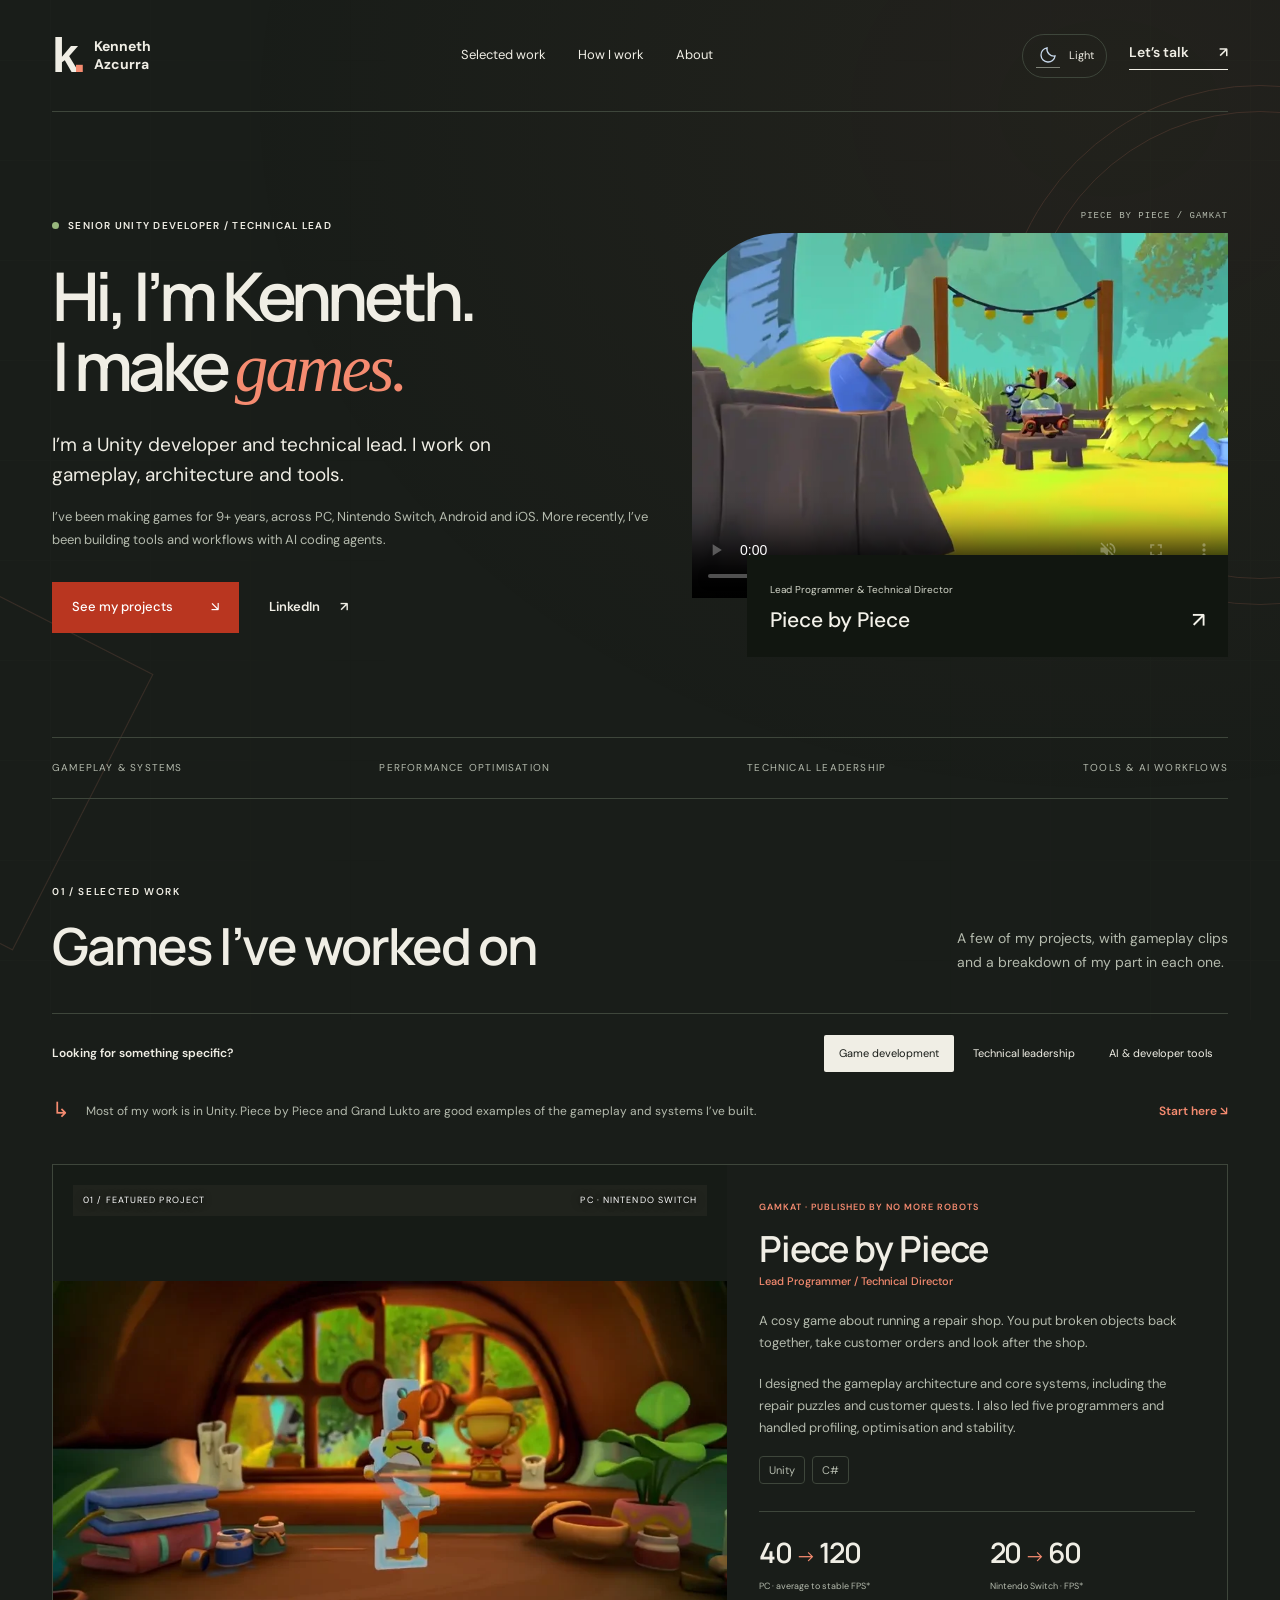
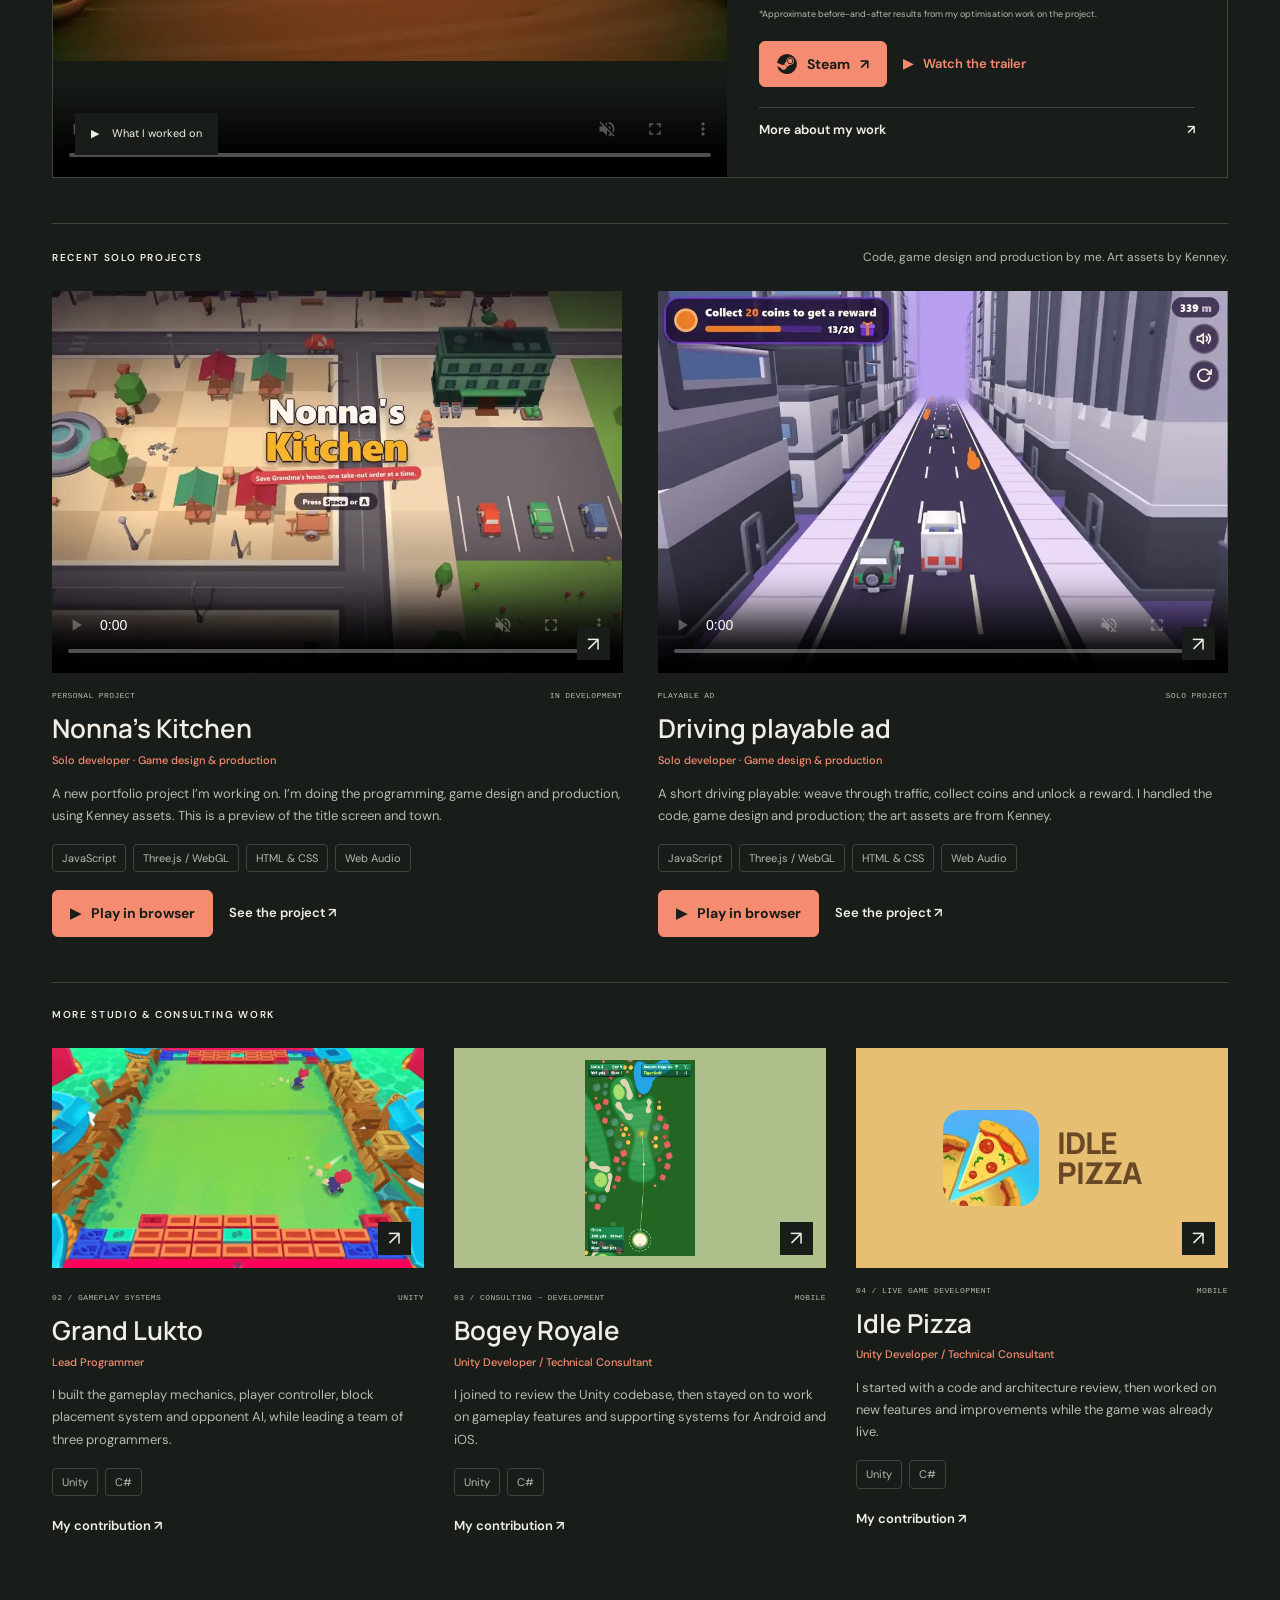
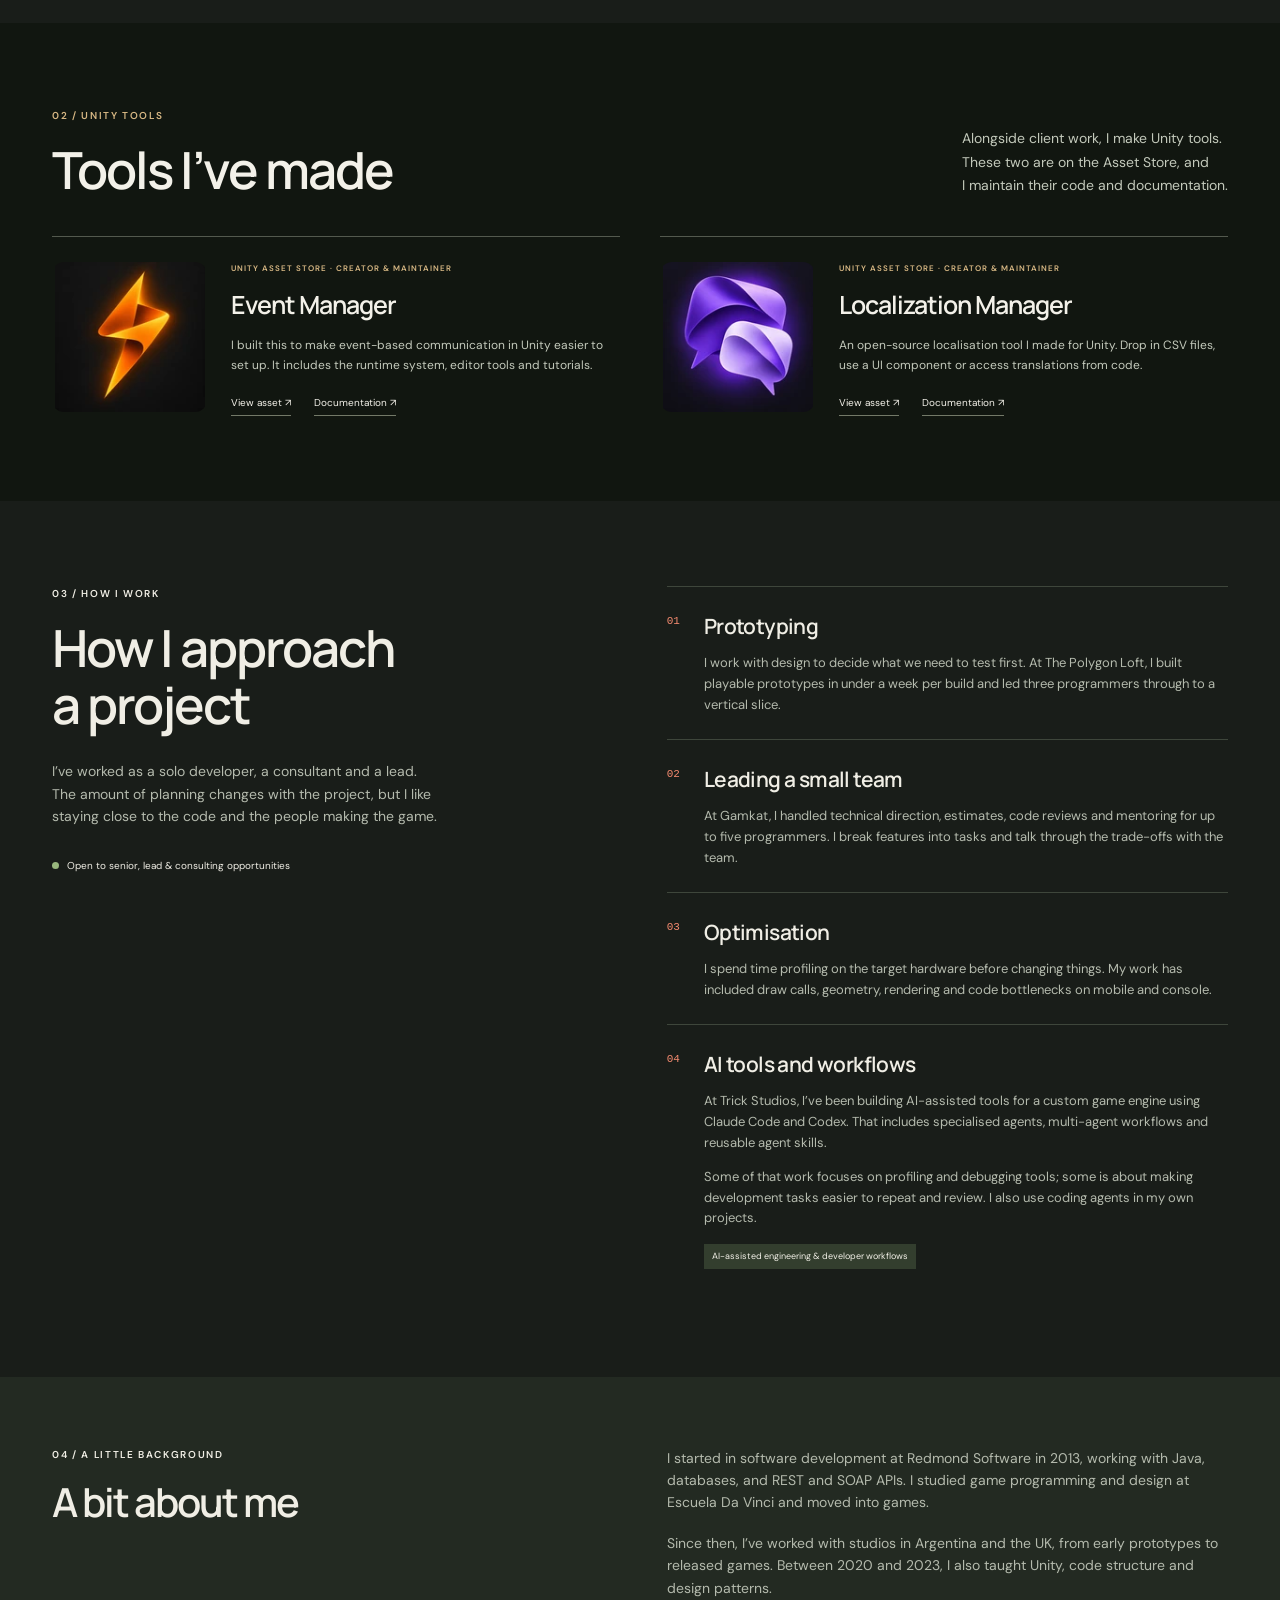
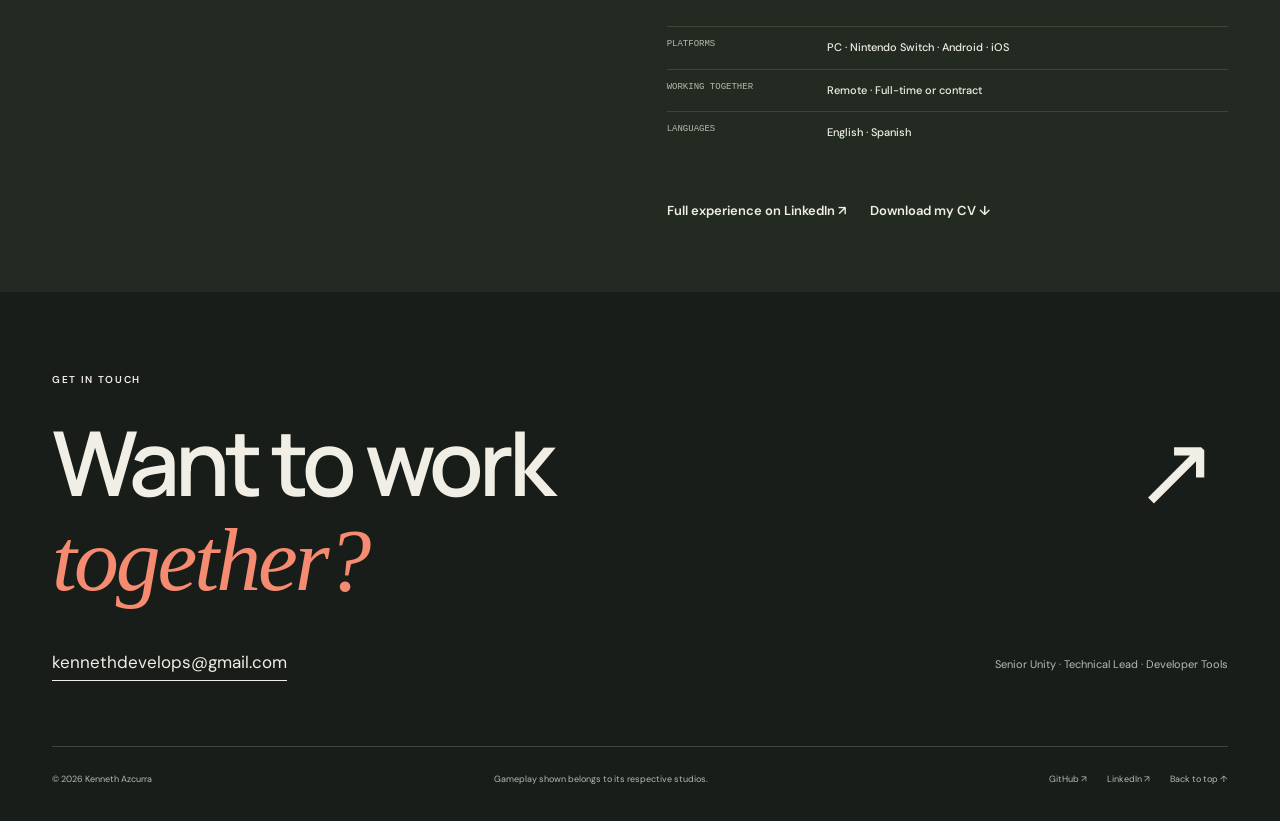
==== index.html @ 568a28bf "Init commit" ====
<!doctype html>
<html lang="en" data-theme="dark">
<head>
  <meta charset="utf-8"><meta name="viewport" content="width=device-width,initial-scale=1">
  <title>Kenneth Azcurra — Senior Unity Developer & Technical Lead</title>
  <meta name="description" content="Kenneth Azcurra builds games, leads engineering teams and creates developer tools. Explore shipped Unity games, cross-platform optimisation and AI-assisted development.">
  <meta name="theme-color" content="#191d19">
  <script src="theme.js"></script>
  <link rel="icon" href="assets/favicon.svg" type="image/svg+xml">
  <link rel="stylesheet" href="assets/fonts.css"><link rel="stylesheet" href="style.css">
</head>
<body>
<div class="background-depth" aria-hidden="true"><div class="depth-grid"></div><div class="depth-shape depth-ring"></div><div class="depth-shape depth-square"></div></div>
<a class="skip" href="#main">Skip to content</a>
<header class="header wrap">
  <a href="#" class="brand" aria-label="Kenneth Azcurra home"><span class="mark" aria-hidden="true">k<span>.</span></span><span>Kenneth<br>Azcurra</span></a>
  <nav aria-label="Main navigation"><a href="#work">Selected work</a><a href="#approach">How I work</a><a href="#about">About</a></nav>
  <div class="header-actions">
    <button id="theme-toggle" class="theme-toggle" type="button" aria-label="Switch to light theme" title="Switch to light theme">
      <span class="theme-sky" aria-hidden="true">
      <svg class="sun-icon" viewBox="0 0 24 24" fill="none" stroke="currentColor" stroke-width="1.6" aria-hidden="true"><circle cx="12" cy="12" r="4"/><path d="M12 2v2m0 16v2M2 12h2m16 0h2M5 5l1.5 1.5m11 11L19 19M5 19l1.5-1.5m11-11L19 5"/></svg>
      <svg class="moon-icon" viewBox="0 0 24 24" fill="none" stroke="currentColor" stroke-width="1.6" aria-hidden="true"><path d="M20.5 13.2A8.5 8.5 0 0 1 10.8 3.5a8.5 8.5 0 1 0 9.7 9.7Z"/></svg>
      </span>
      <span id="theme-label">Light</span>
    </button>
    <a class="contact-nav" href="mailto:kennethdevelops@gmail.com">Let’s talk <span aria-hidden="true">↗</span></a>
  </div>
</header>
<main id="main">
<section class="hero wrap" aria-labelledby="intro">
  <div class="hero-copy">
    <p class="eyebrow"><span class="status-dot"></span> Senior Unity Developer / Technical Lead</p>
    <h1 id="intro">Hi, I’m Kenneth.<br>I make <em>games.</em></h1>
    <p class="intro">I’m a Unity developer and technical lead. I work on gameplay, architecture and tools.</p>
    <p class="hero-detail">I’ve been making games for 9+ years, across PC, Nintendo Switch, Android and iOS. More recently, I’ve been building tools and workflows with AI coding agents.</p>
    <div class="hero-actions"><a class="button primary" href="#work">See my projects <span>↘</span></a><a class="text-link" href="https://www.linkedin.com/in/kenneth-azcurra/" target="_blank" rel="noreferrer">LinkedIn <span>↗</span></a></div>
  </div>
  <div class="hero-visual">
    <div class="image-caption"><span>PIECE BY PIECE / GAMKAT</span></div>
    <video class="hero-scene motion-video" data-src="assets/piece-opening.mp4" poster="assets/piece-opening.webp" muted loop playsinline preload="none" width="800" height="450" aria-label="Piece by Piece trailer montage: the village, outdoor interactions and the shop at night"></video>
    <a class="hero-project" href="#piece"><span>Lead Programmer & Technical Director</span><strong>Piece by Piece <span>↗</span></strong></a>
  </div>
</section>
<div class="credentials wrap"><span>GAMEPLAY & SYSTEMS</span><span>PERFORMANCE OPTIMISATION</span><span>TECHNICAL LEADERSHIP</span><span>TOOLS & AI WORKFLOWS</span></div>

<section id="work" class="work wrap section">
  <div class="section-heading"><div><p class="eyebrow">01 / Selected work</p><h2>Games I’ve worked on</h2></div><p>A few of my projects, with gameplay clips<br>and a breakdown of my part in each one.</p></div>
  <div class="focus-bar"><span class="focus-label">Looking for something specific?</span><div class="focus-buttons" role="group" aria-label="Choose a hiring focus"><button class="active" data-focus="games" aria-pressed="true">Game development</button><button data-focus="lead" aria-pressed="false">Technical leadership</button><button data-focus="tools" aria-pressed="false">AI & developer tools</button></div></div>
  <div class="focus-note" aria-live="polite"><span class="focus-number" aria-hidden="true">↳</span><p id="focus-copy">Most of my work is in Unity. Piece by Piece and Grand Lukto are good examples of the gameplay and systems I’ve built.</p><a id="focus-link" href="#piece">Start here ↘</a></div>

  <article class="featured" id="piece">
    <div class="feature-media"><video class="motion-video" data-src="assets/piece-repairs.mp4" poster="assets/piece-repairs.webp" muted loop playsinline preload="none" width="960" height="540" aria-label="Assembling and completing repair puzzles in Piece by Piece"></video><div class="media-label"><span>01 / FEATURED PROJECT</span><span>PC · NINTENDO SWITCH</span></div><button class="play-button" data-case="piece" data-video="true"><span aria-hidden="true">▶</span> What I worked on</button></div>
    <div class="feature-copy"><p class="eyebrow">Gamkat · Published by No More Robots</p><h3>Piece by Piece</h3><p class="role">Lead Programmer / Technical Director</p><p>A cosy game about running a repair shop. You put broken objects back together, take customer orders and look after the shop.</p><p>I designed the gameplay architecture and core systems, including the repair puzzles and customer quests. I also led five programmers and handled profiling, optimisation and stability.</p><ul class="tech-tags" aria-label="Technologies used"><li>Unity</li><li>C#</li></ul><div class="metrics"><div><strong>40 <span>→</span> 120</strong><span>PC · average to stable FPS*</span></div><div><strong>20 <span>→</span> 60</strong><span>Nintendo Switch · FPS*</span></div></div><p class="metric-note">*Approximate before-and-after results from my optimisation work on the project.</p><div class="project-actions feature-actions"><a class="game-play-button steam-link" href="https://store.steampowered.com/app/3179050/Piece_by_Piece/" target="_blank" rel="noopener noreferrer"><svg class="steam-icon" viewBox="0 0 24 24" aria-hidden="true" fill="currentColor"><path d="M12 0a12 12 0 0 0-11.9 10.5l6.4 2.7a3.4 3.4 0 0 1 1.9-.6l2.9-4.2v-.1a4.5 4.5 0 1 1 4.5 4.5h-.1l-4.1 3a3.5 3.5 0 0 1-6.8.9L.2 14.8A12 12 0 1 0 12 0Zm-4.4 18.1a2.7 2.7 0 0 0 2-5l-1.3-.5a2.6 2.6 0 0 1 2.8 3.6 2.6 2.6 0 0 1-3.4 1.4 2.6 2.6 0 0 1-1.3-1.1Zm8.2-6.2a3.6 3.6 0 1 0 0-7.2 3.6 3.6 0 0 0 0 7.2Zm0-.9a2.7 2.7 0 1 1 0-5.4 2.7 2.7 0 0 1 0 5.4Z"/></svg>Steam <span aria-hidden="true">↗</span></a><button class="text-link trailer-link" data-trailer type="button"><span aria-hidden="true">▶</span> Watch the trailer</button></div><button class="text-link case-link" data-case="piece">More about my work <span>↗</span></button></div>
  </article>

  <div class="recent-heading"><p class="eyebrow">Recent solo projects</p><p>Code, game design and production by me. Art assets by Kenney.</p></div>
  <div class="project-grid recent-projects">
    <article class="project">
      <div class="project-image solo-video"><video class="motion-video" data-src="assets/nonnas-kitchen.mp4" poster="assets/nonnas-kitchen.webp" muted loop playsinline preload="none" width="960" height="644" aria-label="Nonna’s Kitchen title screen and animated town preview"></video><button class="image-arrow" data-case="nonna" aria-label="Read about Nonna’s Kitchen">↗</button></div>
      <div class="project-meta"><span>PERSONAL PROJECT</span><span>IN DEVELOPMENT</span></div>
      <h3><button data-case="nonna">Nonna’s Kitchen</button></h3>
      <p class="role">Solo developer · Game design & production</p>
      <p>A new portfolio project I’m working on. I’m doing the programming, game design and production, using Kenney assets. This is a preview of the title screen and town.</p>
      <ul class="tech-tags" aria-label="Technologies used"><li>JavaScript</li><li>Three.js / WebGL</li><li>HTML & CSS</li><li>Web Audio</li></ul>
      <div class="project-actions"><button class="game-play-button" data-game="nonna"><span aria-hidden="true">▶</span> Play in browser</button><button class="text-link" data-case="nonna">See the project ↗</button></div>
    </article>
    <article class="project">
      <div class="project-image solo-video"><video class="motion-video" data-src="assets/driving-playable.mp4" poster="assets/driving-playable.webp" muted loop playsinline preload="none" width="960" height="644" aria-label="Driving playable ad: collecting coins, avoiding traffic and unlocking a reward"></video><button class="image-arrow" data-case="playable" aria-label="Read about the driving playable ad">↗</button></div>
      <div class="project-meta"><span>PLAYABLE AD</span><span>SOLO PROJECT</span></div>
      <h3><button data-case="playable">Driving playable ad</button></h3>
      <p class="role">Solo developer · Game design & production</p>
      <p>A short driving playable: weave through traffic, collect coins and unlock a reward. I handled the code, game design and production; the art assets are from Kenney.</p>
      <ul class="tech-tags" aria-label="Technologies used"><li>JavaScript</li><li>Three.js / WebGL</li><li>HTML & CSS</li><li>Web Audio</li></ul>
      <div class="project-actions"><button class="game-play-button" data-game="playable"><span aria-hidden="true">▶</span> Play in browser</button><button class="text-link" data-case="playable">See the project ↗</button></div>
    </article>
  </div>
  <div class="recent-heading other-heading"><p class="eyebrow">More studio & consulting work</p></div>
  <div class="project-grid">
    <article class="project"><button class="project-image" data-case="grand" aria-label="Read about Grand Lukto"><img class="motion-image" src="assets/grand-lukto.webp" data-gif="assets/grand-lukto.gif" data-still="assets/grand-lukto.webp" alt="Animated Grand Lukto gameplay showing the arena and block placement" width="800" height="450" loading="lazy"><span class="image-arrow">↗</span></button><div class="project-meta"><span>02 / GAMEPLAY SYSTEMS</span><span>UNITY</span></div><h3><button data-case="grand">Grand Lukto</button></h3><p class="role">Lead Programmer</p><p>I built the gameplay mechanics, player controller, block placement system and opponent AI, while leading a team of three programmers.</p><ul class="tech-tags" aria-label="Technologies used"><li>Unity</li><li>C#</li></ul><button class="text-link" data-case="grand">My contribution ↗</button></article>
    <article class="project"><button class="project-image mobile-image" data-case="boogey" aria-label="Read about Bogey Royale"><img src="assets/boogey.webp" alt="Gameplay from the mobile golf game Bogey Royale" loading="lazy"><span class="image-arrow">↗</span></button><div class="project-meta"><span>03 / CONSULTING → DEVELOPMENT</span><span>MOBILE</span></div><h3><button data-case="boogey">Bogey Royale</button></h3><p class="role">Unity Developer / Technical Consultant</p><p>I joined to review the Unity codebase, then stayed on to work on gameplay features and supporting systems for Android and iOS.</p><ul class="tech-tags" aria-label="Technologies used"><li>Unity</li><li>C#</li></ul><button class="text-link" data-case="boogey">My contribution ↗</button></article>
    <article class="project"><button class="project-image mobile-image pizza" data-case="pizza" aria-label="Read about Idle Pizza"><img src="assets/pizza.webp" alt="Idle Pizza – Restaurant Tycoon app artwork" loading="lazy"><span class="image-arrow">↗</span></button><div class="project-meta"><span>04 / LIVE GAME DEVELOPMENT</span><span>MOBILE</span></div><h3><button data-case="pizza">Idle Pizza</button></h3><p class="role">Unity Developer / Technical Consultant</p><p>I started with a code and architecture review, then worked on new features and improvements while the game was already live.</p><ul class="tech-tags" aria-label="Technologies used"><li>Unity</li><li>C#</li></ul><button class="text-link" data-case="pizza">My contribution ↗</button></article>
  </div>
</section>

<section id="tools" class="tools-section section"><div class="wrap"><div class="section-heading"><div><p class="eyebrow">02 / Unity tools</p><h2>Tools I’ve made</h2></div><p>Alongside client work, I make Unity tools.<br>These two are on the Asset Store, and<br>I maintain their code and documentation.</p></div><div class="tool-grid">
  <article class="tool"><img src="assets/event-manager-icon.webp" alt="Updated Event Manager icon" loading="lazy" width="160" height="160"><div><p class="eyebrow">Unity Asset Store · Creator & maintainer</p><h3>Event Manager</h3><p>I built this to make event-based communication in Unity easier to set up. It includes the runtime system, editor tools and tutorials.</p><div class="tool-links"><a href="https://assetstore.unity.com/packages/tools/utilities/event-manager-simplest-event-system-one-line-integration-144785" target="_blank" rel="noreferrer">View asset ↗</a><a href="https://github.com/kennethdevelops/EventManagerDocs/wiki" target="_blank" rel="noreferrer">Documentation ↗</a></div></div></article>
  <article class="tool"><img src="assets/localization-icon.webp" alt="Updated Localization Manager icon" loading="lazy" width="160" height="160"><div><p class="eyebrow">Unity Asset Store · Creator & maintainer</p><h3>Localization Manager</h3><p>An open-source localisation tool I made for Unity. Drop in CSV files, use a UI component or access translations from code.</p><div class="tool-links"><a href="https://assetstore.unity.com/packages/tools/localization/localization-manager-316960" target="_blank" rel="noreferrer">View asset ↗</a><a href="https://github.com/kennethdevelops/LocalizationManagerDocs/wiki" target="_blank" rel="noreferrer">Documentation ↗</a></div></div></article>
</div></div></section>

<section id="approach" class="approach wrap section"><div class="approach-title"><p class="eyebrow">03 / How I work</p><h2>How I approach<br>a project</h2><p>I’ve worked as a solo developer, a consultant and a lead. The amount of planning changes with the project, but I like staying close to the code and the people making the game.</p><div class="availability"><span class="status-dot"></span> Open to senior, lead & consulting opportunities</div></div><div class="principles">
<article><span>01</span><div><h3>Prototyping</h3><p>I work with design to decide what we need to test first. At The Polygon Loft, I built playable prototypes in under a week per build and led three programmers through to a vertical slice.</p></div></article>
<article><span>02</span><div><h3>Leading a small team</h3><p>At Gamkat, I handled technical direction, estimates, code reviews and mentoring for up to five programmers. I break features into tasks and talk through the trade-offs with the team.</p></div></article>
<article><span>03</span><div><h3>Optimisation</h3><p>I spend time profiling on the target hardware before changing things. My work has included draw calls, geometry, rendering and code bottlenecks on mobile and console.</p></div></article>
<article class="ai-principle" id="ai"><span>04</span><div><h3>AI tools and workflows</h3><p>At Trick Studios, I’ve been building AI-assisted tools for a custom game engine using Claude Code and Codex. That includes specialised agents, multi-agent workflows and reusable agent skills.</p><p class="ai-detail">Some of that work focuses on profiling and debugging tools; some is about making development tasks easier to repeat and review. I also use coding agents in my own projects.</p><span class="mini-tag">AI-assisted engineering & developer workflows</span></div></article>
</div></section>

<section id="about" class="about-section"><div class="wrap about-grid"><div><p class="eyebrow">04 / A little background</p><h2>A bit about me</h2></div><div><p>I started in software development at Redmond Software in 2013, working with Java, databases, and REST and SOAP APIs. I studied game programming and design at Escuela Da Vinci and moved into games.</p><p>Since then, I’ve worked with studios in Argentina and the UK, from early prototypes to released games. Between 2020 and 2023, I also taught Unity, code structure and design patterns.</p><div class="about-facts"><div><span>PLATFORMS</span><strong>PC · Nintendo Switch · Android · iOS</strong></div><div><span>WORKING TOGETHER</span><strong>Remote · Full-time or contract</strong></div><div><span>LANGUAGES</span><strong>English · Spanish</strong></div></div><a class="text-link" href="https://www.linkedin.com/in/kenneth-azcurra/" target="_blank" rel="noreferrer">Full experience on LinkedIn ↗</a><a class="text-link cv-link" href="assets/kenneth-azcurra-cv.pdf" download>Download my CV ↓</a></div></div></section>

<section id="contact" class="contact-section wrap"><p class="eyebrow">Get in touch</p><a class="contact-headline" href="mailto:kennethdevelops@gmail.com">Want to work<br><em>together?</em><span aria-hidden="true">↗</span></a><div class="contact-bottom"><a href="mailto:kennethdevelops@gmail.com">kennethdevelops@gmail.com</a><span>Senior Unity · Technical Lead · Developer Tools</span></div></section>
</main>
<footer class="wrap footer"><span>© <span id="year">2026</span> Kenneth Azcurra</span><span>Gameplay shown belongs to its respective studios.</span><div><a href="https://github.com/kennethdevelops" target="_blank" rel="noreferrer">GitHub ↗</a><a href="https://www.linkedin.com/in/kenneth-azcurra/" target="_blank" rel="noreferrer">LinkedIn ↗</a><a href="#">Back to top ↑</a></div></footer>
<template id="piece-clips">
<p class="case-intro">Here are a few parts of the game, with a bit more about my work on the systems behind them.</p>
<section class="case-clip">
  <video class="motion-video" data-src="assets/piece-repairs.mp4" poster="assets/piece-repairs.webp" muted loop playsinline preload="none" width="960" height="540" aria-label="Putting broken objects back together in the repair puzzle"></video>
  <div><p class="eyebrow">01 / Repair puzzles</p><h3>Putting the pieces together</h3><p>I built the 3D assembly system, including the placement thresholds and the visual and audio feedback when a piece fits. The aim was to make placing pieces feel forgiving while keeping the puzzle clear.</p></div>
</section>
<section class="case-clip">
  <video class="motion-video" data-src="assets/piece-customisation.mp4" poster="assets/piece-customisation.webp" muted loop playsinline preload="none" width="960" height="540" aria-label="Painting an object and changing the layout of the repair shop"></video>
  <div><p class="eyebrow">02 / Painting & customisation</p><h3>Making the shop your own</h3><p>Players can paint repaired objects and rearrange the shop. My role covered the gameplay architecture and core systems; this is a look at how those parts come together during play.</p></div>
</section>
<section class="case-clip">
  <video class="motion-video" data-src="assets/piece-customers.mp4" poster="assets/piece-customers.webp" muted loop playsinline preload="none" width="960" height="540" aria-label="Customers visiting the shop and talking with the player"></video>
  <div><p class="eyebrow">03 / Customers & quests</p><h3>Giving the repairs a reason</h3><p>I built the customer order and quest systems, using structured quest types to connect repairs, selling interactions and story progression. The conversations here show the player-facing side of that work.</p></div>
</section>
<p class="clip-credit">Gameplay excerpts from the official Piece by Piece launch trailer. Game by Gamkat; published by No More Robots.</p>
</template>
<dialog id="case-dialog" aria-labelledby="case-title"><div class="dialog-top"><span class="eyebrow">Project notes / Kenneth Azcurra</span><button id="close-dialog" class="close" aria-label="Close project notes">✕</button></div><div id="case-content"></div></dialog>
<dialog id="game-dialog" aria-labelledby="game-title">
  <div class="game-toolbar"><div><p class="eyebrow">Made by me / Play in browser</p><h2 id="game-title"></h2></div><div class="game-tools"><button id="game-fullscreen" type="button">Fullscreen</button><a id="game-new-tab" target="_blank" rel="noopener">Open in a new tab ↗</a><button id="game-close" class="close" aria-label="Close game">✕</button></div></div>
  <p id="game-help">Click inside the game to play. Closing this view ends the current session.</p>
  <div id="game-stage"><p id="game-loading" role="status">Loading game…</p></div>
</dialog>
<script src="app.js"></script>
<script src="games.js"></script>
<script src="motion.js"></script>
<script src="loops.js"></script>
</body></html>
---- assets/fonts.css ----
@font-face {
  font-family: 'DM Sans';
  font-style: normal;
  font-weight: 400;
  font-display: swap;
  src: url(font-0.ttf) format('truetype');
}
@font-face {
  font-family: 'DM Sans';
  font-style: normal;
  font-weight: 500;
  font-display: swap;
  src: url(font-1.ttf) format('truetype');
}
@font-face {
  font-family: 'DM Sans';
  font-style: normal;
  font-weight: 600;
  font-display: swap;
  src: url(font-2.ttf) format('truetype');
}
@font-face {
  font-family: 'DM Sans';
  font-style: normal;
  font-weight: 700;
  font-display: swap;
  src: url(font-3.ttf) format('truetype');
}
@font-face {
  font-family: 'Manrope';
  font-style: normal;
  font-weight: 400;
  font-display: swap;
  src: url(font-4.ttf) format('truetype');
}
@font-face {
  font-family: 'Manrope';
  font-style: normal;
  font-weight: 500;
  font-display: swap;
  src: url(font-5.ttf) format('truetype');
}
@font-face {
  font-family: 'Manrope';
  font-style: normal;
  font-weight: 600;
  font-display: swap;
  src: url(font-6.ttf) format('truetype');
}
@font-face {
  font-family: 'Manrope';
  font-style: normal;
  font-weight: 700;
  font-display: swap;
  src: url(font-7.ttf) format('truetype');
}
@font-face {
  font-family: 'Manrope';
  font-style: normal;
  font-weight: 800;
  font-display: swap;
  src: url(font-8.ttf) format('truetype');
}
---- style.css ----
:root{color-scheme:dark;--paper:#191d19;--ink:#f0eee5;--muted:#b4baad;--line:#3e463b;--accent:#f58b70;--bright:#f58b70;--dark:#111610;--about:#232a22;--tag:#333e2e;--hover:#2e352b;--status:#98b77d}
:root[data-theme="light"]{color-scheme:light;--paper:#f3f1e9;--ink:#252720;--muted:#62645b;--line:#d3d2c8;--accent:#b93620;--bright:#e54b2c;--dark:#252c25;--about:#e8e8dd;--tag:#e2e5d6;--hover:#fff;--status:#657950}*{box-sizing:border-box}html{scroll-behavior:smooth;scroll-padding-top:30px}body{margin:0;background:var(--paper);color:var(--ink);font-family:'DM Sans',Arial,sans-serif;font-size:16px;line-height:1.6}button,a{-webkit-tap-highlight-color:transparent}a{color:inherit;text-decoration:none}button{font:inherit;color:inherit;cursor:pointer}button:focus-visible,a:focus-visible{outline:3px solid var(--accent);outline-offset:5px}button{border:0;background:none}img{display:block;width:100%;object-fit:cover}h1,h2,h3,p{margin:0}h1,h2,h3{font-family:Manrope,Arial,sans-serif}h2{font-size:clamp(34px,4vw,53px);line-height:1.12;letter-spacing:-2px;font-weight:600}h3{font-weight:600;letter-spacing:-1px}p{color:var(--muted)}.wrap{width:min(1280px,calc(100% - 104px));margin-inline:auto}.header{height:112px;display:flex;align-items:center;justify-content:space-between;border-bottom:1px solid var(--line)}.brand{display:flex;align-items:center;gap:14px;font-size:14px;font-weight:700;line-height:1.25}.mark{font-family:Arial,sans-serif;font-size:48px;letter-spacing:-6px;line-height:1;font-weight:900}.mark span{color:var(--bright)}nav{display:flex;gap:32px;font-size:13px}nav a:hover,.text-link:hover,.footer a:hover{color:var(--accent)}.contact-nav{font-size:14px;font-weight:600;border-bottom:1px solid;padding-bottom:5px;display:flex;gap:30px}.hero{display:grid;grid-template-columns:1.13fr 1fr;gap:35px;padding-top:81px;padding-bottom:80px;align-items:center}.eyebrow{font-family:'DM Sans',Arial,sans-serif;font-size:10px;font-weight:600;text-transform:uppercase;letter-spacing:1.65px;line-height:1.6;color:inherit}.hero .eyebrow{font-size:10px;letter-spacing:1.25px;display:flex;align-items:center;gap:9px}.status-dot{display:inline-block;width:7px;height:7px;border-radius:50%;background:var(--status);flex-shrink:0}h1{font-size:clamp(49px,5.25vw,76px);line-height:1.04;font-weight:600;letter-spacing:-4.6px;margin-top:27px;margin-bottom:27px}em{font-family:Georgia,serif;font-weight:400;color:var(--accent);letter-spacing:-3px}.intro{font-size:19px;line-height:1.55;max-width:445px;color:var(--ink)}.hero-detail{font-size:13px;line-height:1.75;margin-top:17px}.hero-actions{display:flex;align-items:center;gap:30px;margin-top:30px}.button{display:inline-flex;justify-content:space-between;align-items:center;gap:38px;padding:15px 20px;font-size:13px;font-weight:500}.primary{background:#b93620;color:#fff}.primary:hover{background:#942b19}.text-link{font-size:13px;font-weight:600;padding:0;display:inline-flex;gap:20px;align-items:center}.hero-visual{position:relative;padding:18px 0 0}.image-caption{display:flex;justify-content:space-between;font:9px monospace;letter-spacing:1px;margin-bottom:12px;color:var(--muted)}.hero-scene{height:365px;object-position:58% 50%;border-radius:130px 0 0 0}.hero-project{display:block;margin-left:55px;background:var(--dark);color:#f3f1e9;padding:20px 23px;position:relative;margin-top:-43px}.hero-project>span{font-size:10px;color:#d2d5c8}.hero-project strong{font-size:21px;display:flex;justify-content:space-between;font-weight:500;margin-top:3px}.credentials{display:flex;justify-content:space-between;gap:15px;border-block:1px solid var(--line);padding-block:22px;font-size:10px;letter-spacing:1.2px;color:var(--muted)}.section{padding-block:85px}.section-heading{display:flex;justify-content:space-between;align-items:flex-end;margin-bottom:38px;gap:30px}.section-heading .eyebrow,.approach-title>.eyebrow,.about-grid .eyebrow{margin-bottom:17px}.section-heading>p{font-size:14px;line-height:1.7;max-width:330px}.focus-bar{display:flex;justify-content:space-between;gap:20px;align-items:center;border-top:1px solid var(--line);padding-top:21px}.focus-label{font-size:12px;font-weight:600}.focus-buttons{display:flex;gap:4px}.focus-buttons button{padding:9px 14px;font-size:11px;border-radius:2px;border:1px solid transparent}.focus-buttons button:hover{border-color:var(--line)}.focus-buttons button.active{background:var(--ink);color:var(--paper)}.focus-note{display:flex;gap:16px;align-items:center;font-size:12px;margin:18px 0 32px;min-height:42px}.focus-note p{flex:1;max-width:850px}.focus-note a{margin-left:auto;white-space:nowrap;color:var(--accent);font-weight:600}.focus-number{font-size:21px;color:var(--accent)}.featured{display:grid;grid-template-columns:1.35fr 1fr;border:1px solid var(--line)}.feature-media{position:relative;background:#8b6c45;min-height:480px}.feature-media>img{height:100%;position:absolute;inset:0;object-position:53%}.media-label{display:flex;justify-content:space-between;position:absolute;top:20px;left:20px;right:20px;font-size:9px;letter-spacing:1.1px;color:#fff;text-shadow:0 1px 8px #000;background:#252720b8;padding:8px 10px}.play-button{position:absolute;bottom:22px;left:22px;background:var(--paper);padding:12px 16px;font-size:11px;display:flex;gap:13px;align-items:center}.play-button:hover{background:var(--hover)}.feature-copy{padding:35px 32px}.feature-copy .eyebrow{font-size:9px;letter-spacing:1px;color:var(--accent)}.feature-copy h3{font-size:36px;margin:13px 0 4px;line-height:1.15}.role{font-size:11px;color:var(--accent);font-weight:500}.feature-copy>p:not(.eyebrow):not(.role):not(.metric-note){font-size:13px;margin-top:19px;line-height:1.7}.metrics{display:flex;gap:25px;margin-top:27px;border-top:1px solid var(--line);padding-top:18px}.metrics>div{flex:1}.metrics strong{font-family:Manrope,Arial,sans-serif;font-size:28px;letter-spacing:-1.5px;white-space:nowrap;font-weight:600}.metrics strong span{font-weight:400;color:var(--accent);font-size:20px}.metrics div>span{display:block;font-size:9px;margin-top:4px;color:var(--muted)}.metric-note{font-size:9px;margin:13px 0 20px}.case-link{padding-top:12px;border-top:1px solid var(--line);width:100%;justify-content:space-between}.project-grid{display:grid;grid-template-columns:repeat(3,1fr);gap:30px;margin-top:45px}.project-image{width:100%;height:220px;position:relative;padding:0;overflow:hidden;background:#dae6d1}.project-image img{height:100%;transition:transform .35s}.project-image:hover img{transform:scale(1.035)}.image-arrow{position:absolute;right:13px;bottom:13px;background:var(--paper);width:33px;height:33px;display:grid;place-items:center;font-size:20px}.project-meta{display:flex;justify-content:space-between;font:8px monospace;letter-spacing:.4px;color:var(--muted);margin-top:18px}.project h3{font-size:26px;margin:8px 0 2px}.project h3 button{padding:0;font:inherit;text-align:left}.project>p:not(.role){font-size:13px;margin-top:13px;line-height:1.7}.project>.text-link{margin-top:20px}.mobile-image{background:#c5dfde}.mobile-image img{object-fit:contain}.pizza{background:#edc381}.tools-section{background:var(--dark);color:#f3f1e9}.tools-section p{color:#c3c9bb}.tools-section .eyebrow{color:#d8b884}.tool-grid{display:grid;grid-template-columns:1fr 1fr;gap:40px}.tool{display:grid;grid-template-columns:155px 1fr;gap:24px;border-top:1px solid #53594e;padding-top:25px}.tool>img{height:150px;object-fit:cover}.tool .eyebrow{font-size:8px;letter-spacing:1px}.tool h3{font-size:25px;margin:10px 0}.tool p:not(.eyebrow){font-size:12px;line-height:1.7}.tool-links{display:flex;gap:23px;margin-top:19px;font-size:10px}.tool-links a{border-bottom:1px solid #737968;padding-bottom:4px}.tool-links a:hover{color:#efbe61}.approach{display:grid;grid-template-columns:1fr 1.05fr;gap:80px}.approach-title>p:not(.eyebrow){max-width:390px;margin-top:27px;font-size:14px}.availability{display:flex;align-items:center;gap:8px;font-size:10px;margin-top:30px}.principles article{display:flex;gap:24px;border-top:1px solid var(--line);padding:23px 0}.principles article>span{font:11px monospace;color:var(--accent);padding-top:5px}.principles h3{font-size:21px;letter-spacing:-.6px;margin-bottom:10px}.principles p{font-size:13px}.principles .ai-detail{margin-top:13px}.mini-tag{display:inline-block;background:var(--tag);padding:5px 8px;font-size:9px;margin-top:15px}.about-section{background:var(--about);padding-block:70px}.about-grid{display:grid;grid-template-columns:1fr 1.05fr;gap:80px}.about-grid h2{font-size:40px}.about-grid>div>p:not(.eyebrow){font-size:14px;margin-bottom:18px}.about-facts{margin:27px 0}.about-facts>div{display:grid;grid-template-columns:150px 1fr;gap:10px;border-top:1px solid var(--line);padding:12px 0}.about-facts span{font:9px monospace;color:var(--muted)}.about-facts strong{font-size:11px;font-weight:500}.contact-section{padding-block:80px 65px}.contact-headline{position:relative;display:block;font:600 clamp(50px,7vw,93px)/1.05 Manrope,Arial,sans-serif;letter-spacing:-5px;margin:27px 0 42px}.contact-headline>span{position:absolute;right:15px;top:0;font-size:100px;font-weight:400;transition:transform .2s}.contact-headline:hover>span{transform:translate(5px,-5px)}.contact-bottom{display:flex;justify-content:space-between;align-items:center;gap:20px}.contact-bottom>a{font-size:17px;border-bottom:1px solid;padding-bottom:3px}.contact-bottom>span{font-size:11px;color:var(--muted)}.footer{border-top:1px solid var(--line);padding:25px 0 35px;display:flex;justify-content:space-between;gap:20px;font-size:9px;color:var(--muted)}.footer>div{display:flex;gap:20px}.skip{position:fixed;top:-100px;left:20px;padding:12px;background:var(--ink);color:white;z-index:100}.skip:focus{top:15px}dialog{border:0;padding:30px 38px 38px;background:var(--paper);color:var(--ink);width:min(820px,calc(100% - 32px));max-height:90dvh;overflow:auto}dialog::backdrop{background:#111b16bb;backdrop-filter:blur(4px)}.dialog-top{display:flex;align-items:center;justify-content:space-between;border-bottom:1px solid var(--line);padding-bottom:14px;margin-bottom:25px}.close{font-size:22px;padding:4px 10px}dialog h2{font-size:43px;margin-bottom:10px}dialog .role{margin-bottom:24px}dialog video,dialog .case-image{width:100%;aspect-ratio:16/9;object-fit:contain;background:#222;display:block;margin-block:24px}dialog h3{font-size:21px;margin:24px 0 9px}dialog p,dialog li{font-size:14px}dialog ul{padding-left:19px;color:var(--muted)}dialog li{margin-bottom:9px}dialog .dialog-link{display:inline-block;margin-top:20px;color:var(--accent);border-bottom:1px solid;font-size:13px}body.dialog-open{overflow:hidden}
@media(min-width:1600px){.hero{gap:70px}}@media(max-width:1100px){.wrap{width:calc(100% - 64px)}.hero{gap:25px}.hero-scene{height:330px}h1{font-size:58px;letter-spacing:-3px}.hero .eyebrow{font-size:8px}.intro{font-size:17px}.featured{grid-template-columns:1.1fr 1fr}.feature-copy{padding:28px 24px}.metrics{gap:15px}.metrics strong{font-size:25px}.project-grid{gap:22px}.tool{grid-template-columns:100px 1fr;gap:18px}.tool>img{height:100px}.approach,.about-grid{gap:45px}.project-image{height:185px}.about-grid h2{font-size:34px}.credentials{font-size:8px}.project-meta{font-size:7px}.contact-bottom>span{font-size:9px}}
@media(max-width:780px){.wrap{width:calc(100% - 40px)}.header{height:86px}nav{gap:15px;font-size:11px}.brand{font-size:11px;gap:10px}.mark{font-size:39px}.contact-nav{font-size:11px;gap:10px}.hero{grid-template-columns:1fr;padding-top:47px;padding-bottom:45px;gap:35px}.hero .eyebrow{font-size:9px}h1{font-size:clamp(49px,9vw,72px);letter-spacing:-3px}.intro{font-size:18px;max-width:550px}.hero-visual{margin-left:10%;margin-right:10px}.hero-scene{height:320px}.credentials{display:grid;grid-template-columns:1fr 1fr;gap:17px;font-size:8px}.section{padding-block:55px}.section-heading{align-items:flex-start;flex-direction:column;gap:20px}.section-heading>p{font-size:13px}.section-heading>p br{display:none}.focus-bar{align-items:flex-start;flex-direction:column;gap:12px}.focus-buttons{width:100%}.focus-buttons button{flex:1;padding:9px 7px;font-size:10px}.focus-note{align-items:flex-start;gap:10px;font-size:11px}.focus-note a{font-size:10px}.featured{grid-template-columns:1fr}.feature-media{min-height:350px}.feature-copy{padding:27px}.feature-copy>p:not(.eyebrow):not(.role):not(.metric-note){font-size:14px}.metrics strong{font-size:33px}.metrics div>span{font-size:11px}.project-grid{grid-template-columns:1fr 1fr;row-gap:35px}.project:first-child{grid-column:1/-1}.project:first-child .project-image{height:290px}.project h3{font-size:23px}.project-meta span:last-child{display:none}.tool-grid{grid-template-columns:1fr;gap:32px}.tool{grid-template-columns:140px 1fr;gap:23px}.tool>img{height:140px}.tool .eyebrow{font-size:9px}.tool p:not(.eyebrow){font-size:13px}.tool-links{font-size:11px}.approach,.about-grid{grid-template-columns:1fr;gap:35px}.approach-title>p:not(.eyebrow){max-width:none}.about-section{padding-block:50px}.contact-section{padding-block:55px 45px}.contact-headline{font-size:61px;letter-spacing:-3px}.contact-headline>span{font-size:65px;right:0}.contact-bottom{align-items:flex-start;flex-direction:column;gap:15px}.footer{flex-wrap:wrap;font-size:9px}.footer>span:nth-child(2){order:3;flex-basis:100%}.footer>div{gap:15px}dialog{padding:20px}dialog h2{font-size:35px}}
@media(max-width:460px){nav a:last-child{display:none}nav{gap:12px}.hero .eyebrow{font-size:8px;letter-spacing:.65px}.hero-visual{margin-left:0}.hero-scene{height:270px}.hero-project{margin-left:35px}.hero-actions{gap:24px}.hero-actions .button{gap:28px}.project-grid{grid-template-columns:1fr}.project:first-child{grid-column:auto}.project-image,.project:first-child .project-image{height:230px}.project-meta{font-size:9px}.project-meta span:last-child{display:inline}.project p.role{font-size:12px}.tool{grid-template-columns:90px 1fr;gap:18px}.tool>img{height:90px}.tool h3{font-size:23px}.tool .eyebrow{font-size:7px}.tool-links{gap:13px;font-size:10px}.contact-headline{font-size:50px}.contact-headline>span{font-size:48px}.contact-headline em{letter-spacing:-2px}.about-facts>div{grid-template-columns:120px 1fr}.feature-media{min-height:285px}.media-label{font-size:7px;left:12px;right:12px}.feature-copy h3{font-size:32px}.feature-copy{padding:23px}.metrics strong{font-size:29px}.metrics div>span{font-size:9px}.focus-note{flex-wrap:wrap}.focus-note a{margin-left:28px}.focus-note p{flex-basis:85%}}
@media(prefers-reduced-motion:reduce){html{scroll-behavior:auto}*{transition:none!important}}@media print{.header nav,.contact-nav,.hero-actions,.focus-bar,.focus-note,.play-button,dialog,.footer,.contact-headline>span{display:none}.wrap{width:100%}.hero{padding:30px 0;grid-template-columns:1fr 1fr}h1{font-size:45px}.section{padding-block:30px}.tools-section,.about-section{background:white;color:#222}.tools-section p{color:#444}.featured,.project,.tool{break-inside:avoid}.hero-scene{height:250px}.contact-section{padding:30px 0}.contact-headline{font-size:40px}}

.pizza{background:#e7bf73;display:flex;align-items:center;justify-content:center;gap:18px}.pizza img{width:96px;height:96px;border-radius:20px}.pizza::after{content:"IDLE\A PIZZA";white-space:pre;text-align:left;font:800 30px/.98 Manrope,Arial,sans-serif;letter-spacing:-1px;color:#694827}.mobile-image:not(.pizza){background:#aebf8c}.mobile-image:not(.pizza) img{object-fit:contain;padding:12px}.case-image[src*="pizza"]{object-fit:contain;background:#e7bf73;padding:70px}

.header-actions{display:flex;align-items:center;gap:22px}
.theme-toggle{display:inline-flex;align-items:center;justify-content:center;gap:8px;min-width:80px;min-height:42px;padding:8px 12px;border:1px solid var(--line);border-radius:24px;font-size:11px;line-height:1;color:var(--ink)}
.theme-toggle:hover{background:var(--hover);border-color:var(--muted)}
.theme-toggle svg{width:17px;height:17px;flex-shrink:0}
.moon-icon{display:none}
[data-theme="light"] .sun-icon{display:none}
[data-theme="light"] .moon-icon{display:block}
@media(max-width:900px){.header-actions{gap:16px}.theme-toggle{min-width:42px;padding:10px}#theme-label{display:none}.header nav{gap:20px}}
@media(max-width:560px){.header-actions .contact-nav{display:none}.header nav{gap:12px}.header{gap:12px}}
@media print{:root,:root[data-theme="light"]{color-scheme:light;--paper:#fff;--ink:#252720;--muted:#62645b;--line:#d3d2c8;--accent:#b93620;--about:#fff;--tag:#e2e5d6}.theme-toggle{display:none}}

/* Small layers behind the content: motion never changes text or card positions. */
body{isolation:isolate}
.background-depth{position:fixed;inset:-120px -30px;z-index:-1;pointer-events:none;overflow:hidden;contain:strict}
.depth-grid{position:absolute;inset:-120px;background-image:linear-gradient(var(--line) 1px,transparent 1px),linear-gradient(90deg,var(--line) 1px,transparent 1px);background-size:100px 100px;opacity:.12;transform:translate3d(calc(var(--depth-x,0px) * .3),calc(var(--depth-y,0px) * .35),0);mask-image:linear-gradient(90deg,#000,transparent 35%,transparent 65%,#000)}
.depth-shape{position:absolute;border:1px solid var(--accent);opacity:.14;will-change:transform}
.depth-ring{width:520px;height:520px;right:-210px;top:18%;border-radius:50%;transform:translate3d(var(--depth-x,0px),var(--depth-y,0px),0)}
.depth-ring::after{content:"";position:absolute;inset:25px;border:1px solid var(--accent);border-radius:50%}
.depth-square{width:310px;height:310px;left:-180px;top:62%;transform:translate3d(calc(var(--depth-x,0px) * -.6),calc(var(--depth-y,0px) * -.6),0) rotate(27deg)}
.background-depth::before,.background-depth::after{content:"";position:absolute;inset:0;transition:opacity .65s ease;pointer-events:none}
.background-depth::before{background:radial-gradient(ellipse at 85% 20%,#e58b6a0c,transparent 55%);opacity:1}
.background-depth::after{background:radial-gradient(ellipse at 20% 80%,#c3994520,transparent 55%);opacity:0}
[data-theme="light"] .background-depth::before{opacity:0}
[data-theme="light"] .background-depth::after{opacity:1}
.theme-ready body,.theme-ready .tools-section,.theme-ready .about-section,.theme-ready .hero-project,.theme-ready .play-button,.theme-ready .image-arrow,.theme-ready .mini-tag,.theme-ready dialog,.theme-ready .focus-buttons button,.theme-ready .theme-toggle{transition:background-color .55s ease,color .55s ease,border-color .55s ease}
.theme-ready p,.theme-ready h1,.theme-ready h2,.theme-ready h3,.theme-ready a,.theme-ready em,.theme-ready .credentials,.theme-ready .footer,.theme-ready .role,.theme-ready .metrics span{transition:color .55s ease}
.theme-ready .header,.theme-ready .featured,.theme-ready .metrics,.theme-ready .focus-bar,.theme-ready .principles article{transition:border-color .55s ease}
/* The current sky is visible; the label describes the next theme. */
.theme-toggle{display:grid;grid-template-columns:26px auto;column-gap:8px}
.theme-sky{grid-area:1/1;position:relative;width:26px;height:26px;overflow:hidden;isolation:isolate}
.theme-sky::after{content:"";position:absolute;left:1px;right:1px;bottom:1px;height:1px;background:var(--muted);opacity:.65}
.theme-toggle .theme-sky svg{position:absolute;left:3px;top:2px;width:20px;height:20px;display:block;transform-origin:50% 160%;opacity:1}
.theme-toggle .theme-sky .sun-icon{color:#c07821;transform:translate(-8px,28px) rotate(-22deg)}
.theme-toggle .theme-sky .moon-icon{color:#c7d8eb;transform:translate(0,0) rotate(0deg)}
[data-theme="light"] .theme-toggle .theme-sky .sun-icon{display:block;opacity:1;transform:translate(0,0) rotate(0deg)}
[data-theme="light"] .theme-toggle .theme-sky .moon-icon{display:block;opacity:1;transform:translate(8px,28px) rotate(22deg)}
.theme-ready .theme-toggle .theme-sky svg{transition:transform .38s cubic-bezier(.4,0,.7,.4)}
.theme-ready[data-theme="light"] .theme-toggle .theme-sky .sun-icon,.theme-ready[data-theme="dark"] .theme-toggle .theme-sky .moon-icon{transition:transform .58s cubic-bezier(.16,1,.3,1) .12s}
#theme-label{grid-area:1/2}


.hero .image-caption{align-items:center;justify-content:flex-end}
.hero-scene.motion-image{background:#161b16;object-fit:cover;border-radius:90px 0 0 0}
.feature-media>img.motion-image{object-fit:contain;background:#161b16}
.trailer-link{margin-top:0;margin-bottom:17px;color:var(--accent);gap:10px}
.trailer-frame{display:block;width:100%;aspect-ratio:16/9;border:0;background:#111;margin:24px 0}
.cv-link{margin:20px 0 0 24px}
@media(max-width:1100px){h1{font-size:54px}}
@media(max-width:900px){.theme-toggle{grid-template-columns:26px;column-gap:0}}
@media(max-width:780px){h1{font-size:clamp(42px,8vw,66px)}.depth-ring{right:-350px}.depth-square{left:-240px}}
@media(max-width:460px){h1{font-size:43px;letter-spacing:-2.5px}.cv-link{display:flex;margin:18px 0 0}.hero-scene.motion-image{border-radius:65px 0 0 0}}
@media(prefers-reduced-motion:reduce){.background-depth *, .background-depth::before,.background-depth::after{transition:none!important}.depth-shape,.depth-grid{transform:none!important}}
.motion-paused .theme-toggle svg,.motion-paused .background-depth::before,.motion-paused .background-depth::after{transition:none!important}
@media print{.background-depth,.motion-toggle,.trailer-link{display:none}}
.motion-paused .theme-ready,.motion-paused *{transition:none!important}

/* Silent, locally hosted gameplay loops. */
.hero-scene.motion-video{display:block;width:100%;object-fit:cover;background:#161b16;border-radius:90px 0 0 0}
.feature-media>.motion-video{width:100%;height:100%;position:absolute;inset:0;object-fit:contain;background:#161b16}
dialog.wide-case{width:min(1040px,calc(100% - 32px))}
.case-intro{max-width:650px;margin:0 0 24px}
.case-clip{display:grid;grid-template-columns:1.25fr 1fr;gap:27px;align-items:center;padding:28px 0;border-top:1px solid var(--line)}
.case-clip video{width:100%;height:auto;aspect-ratio:16/9;object-fit:contain;margin:0;display:block;background:#161b16}
.case-clip .eyebrow{font-size:9px;color:var(--accent)}
.case-clip h3{margin:9px 0 12px;font-size:23px;line-height:1.2}
.case-clip p:not(.eyebrow){font-size:13px;line-height:1.7}
dialog .clip-credit{font-size:10px;margin:10px 0 25px;color:var(--muted)}
@media(max-width:700px){.case-clip{grid-template-columns:1fr;gap:18px}.case-clip video{order:0}.case-clip h3{font-size:22px}.case-clip p:not(.eyebrow){font-size:14px}}
@media(max-width:460px){.hero-scene.motion-video{border-radius:65px 0 0 0}}

.recent-heading{display:flex;justify-content:space-between;align-items:baseline;gap:24px;margin-top:45px;padding-top:24px;border-top:1px solid var(--line)}
.recent-heading>p:not(.eyebrow){font-size:12px}
.project-grid.recent-projects{grid-template-columns:repeat(2,minmax(0,1fr));margin-top:24px;gap:35px}
.recent-projects .project:first-child{grid-column:auto}
.recent-projects .project-image,.recent-projects .project:first-child .project-image{height:auto;aspect-ratio:1.493;background:#161b16}
.solo-video video{display:block;width:100%;height:100%;object-fit:contain}
.solo-video .image-arrow{border:0;cursor:pointer}
.other-heading{margin-bottom:-20px}
.tool>img{border-radius:12px;object-fit:contain}
dialog .solo-recording{aspect-ratio:1.493;height:auto}
@media(max-width:700px){.recent-heading{flex-direction:column;gap:10px}.project-grid.recent-projects{grid-template-columns:1fr;gap:35px}.recent-projects .project-meta span:last-child{display:inline}}

/* Playable builds stay unloaded until a visitor chooses to play. */
.project-actions{position:static;display:flex;align-items:center;flex-wrap:wrap;gap:16px;margin-top:18px}.project-actions .text-link{margin:0}.game-play-button{position:static;inset:auto;max-width:100%;white-space:normal;display:inline-flex;gap:10px;align-items:center;padding:11px 17px;border:1px solid var(--accent);border-radius:6px;background:var(--accent);color:var(--paper);font-weight:700;font-size:14px;transition:transform .18s,filter .18s}.game-play-button:hover{filter:brightness(1.1);transform:none}.case-actions{display:flex;flex-wrap:wrap;gap:16px;margin-top:24px}
#game-dialog{width:min(1440px,96vw);height:92dvh;max-width:none;max-height:96dvh;padding:20px;border:1px solid var(--line);overflow:hidden}#game-dialog[open]{display:flex;flex-direction:column;gap:12px}#game-dialog::backdrop{background:rgba(7,12,8,.88)}.game-toolbar{display:flex;align-items:center;justify-content:space-between;gap:16px}.game-toolbar h2{font-size:clamp(19px,2.3vw,28px);letter-spacing:-.7px}.game-toolbar .eyebrow{font-size:10px}.game-tools{display:flex;align-items:center;gap:18px;font-size:13px;flex-shrink:0}.game-tools a,.game-tools>button:not(.close){text-decoration:underline;text-underline-offset:4px}.game-tools .close{position:static;flex-shrink:0}#game-help{font-size:12px}#game-stage{position:relative;flex:1;min-height:0;background:#101510;border-radius:7px;overflow:hidden}#game-stage iframe{width:100%;height:100%;display:block;border:0;background:#101510}#game-loading{position:absolute;inset:0;display:grid;place-items:center;padding:24px;color:#f0eee5;pointer-events:none;background:#101510;z-index:1}#game-loading[hidden]{display:none}#game-dialog:fullscreen{width:100vw;height:100dvh;max-height:none;border:0;border-radius:0}
@media(max-width:650px){#game-dialog{width:100vw;height:100dvh;max-height:100dvh;margin:0;padding:12px;border:0;border-radius:0}.game-toolbar{align-items:flex-start}.game-tools{gap:10px;flex-wrap:wrap;justify-content:flex-end;max-width:150px;font-size:11px}.game-toolbar .eyebrow{display:none}#game-help{font-size:11px}.game-tools .close{width:32px;height:32px;padding:0}}
@media(prefers-reduced-motion:reduce){.game-play-button{transition:none}.game-play-button:hover{transform:none}}

.tech-tags{display:flex;flex-wrap:wrap;gap:7px;list-style:none;padding:0;margin:17px 0 0}.tech-tags li,dialog .tech-tags li{font:11px/1.5 'DM Sans',Arial,sans-serif;letter-spacing:0;padding:5px 9px;border:1px solid var(--line);border-radius:4px;color:var(--muted);margin:0;max-width:100%;overflow-wrap:anywhere}.feature-actions{margin:16px 0 20px}.feature-actions .trailer-link{margin:0}.steam-icon{width:20px;height:20px;flex-shrink:0;display:block}.steam-link:hover{color:var(--paper)}
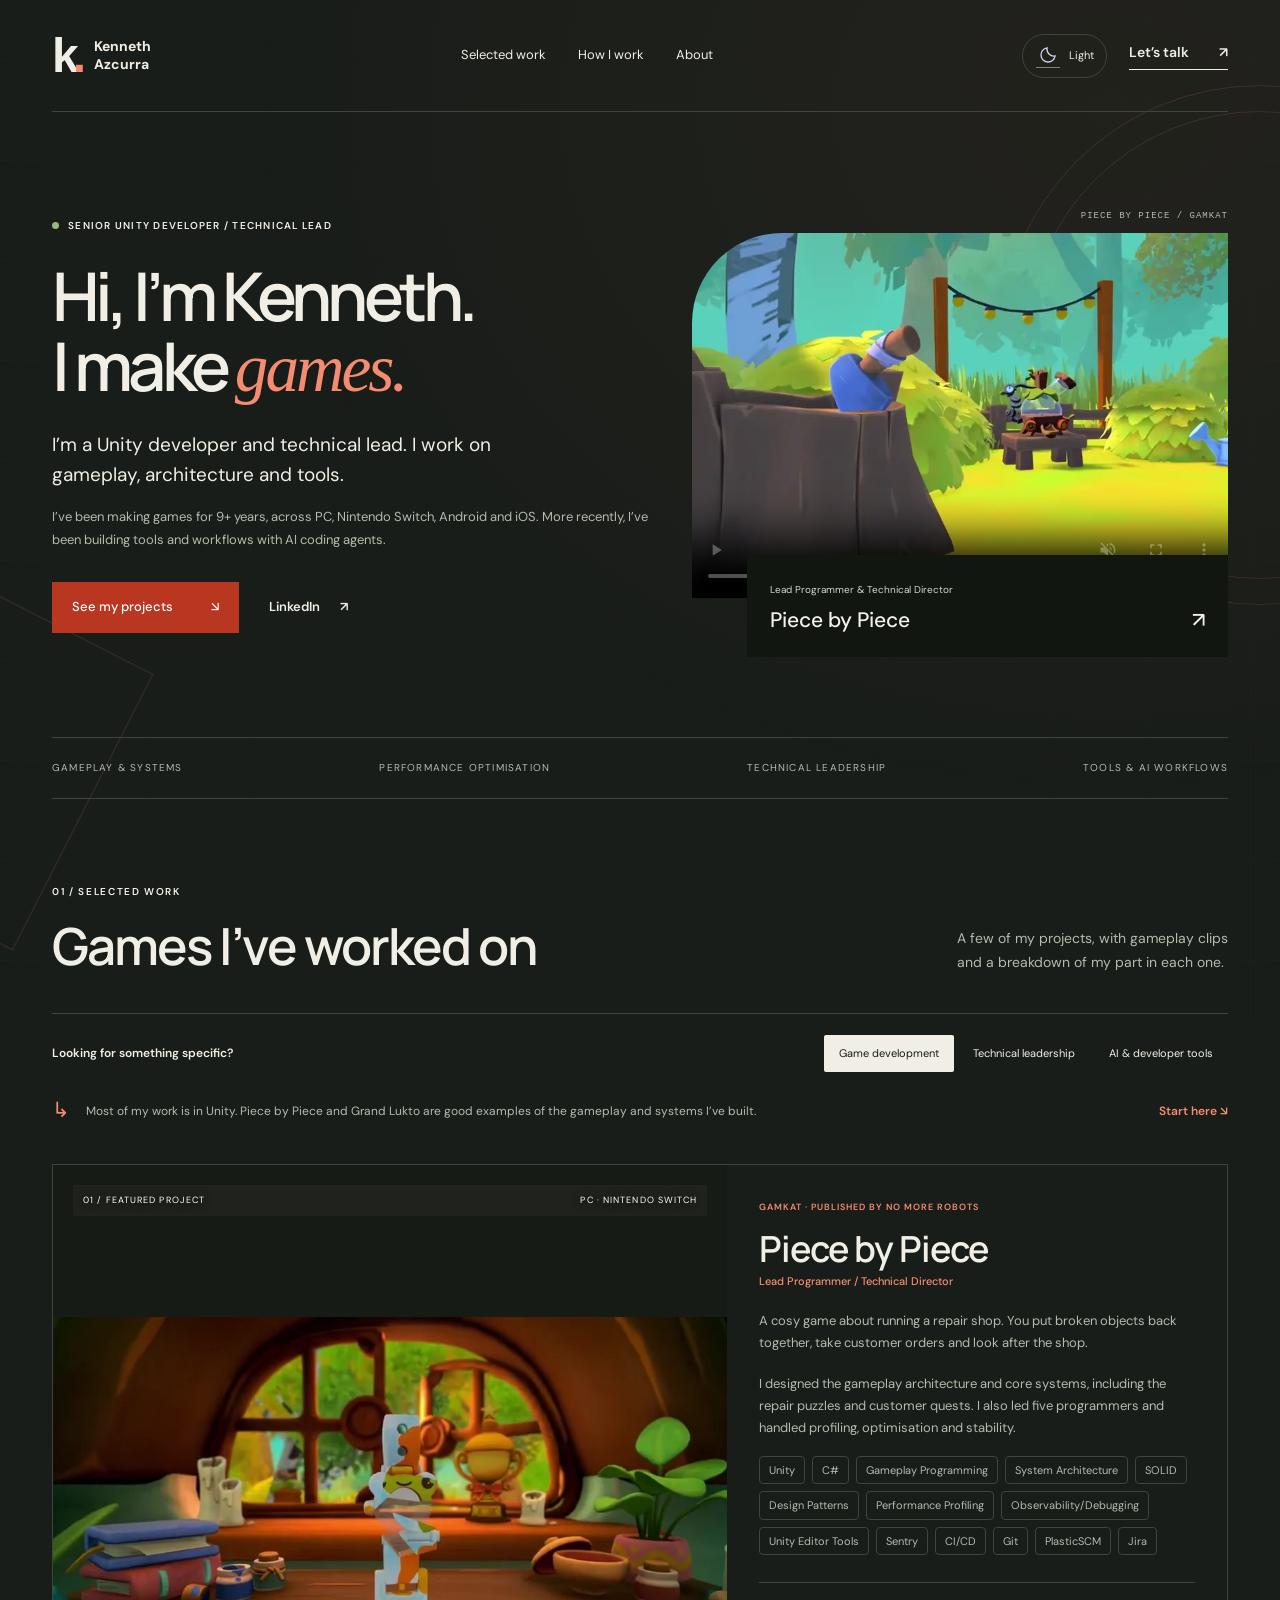
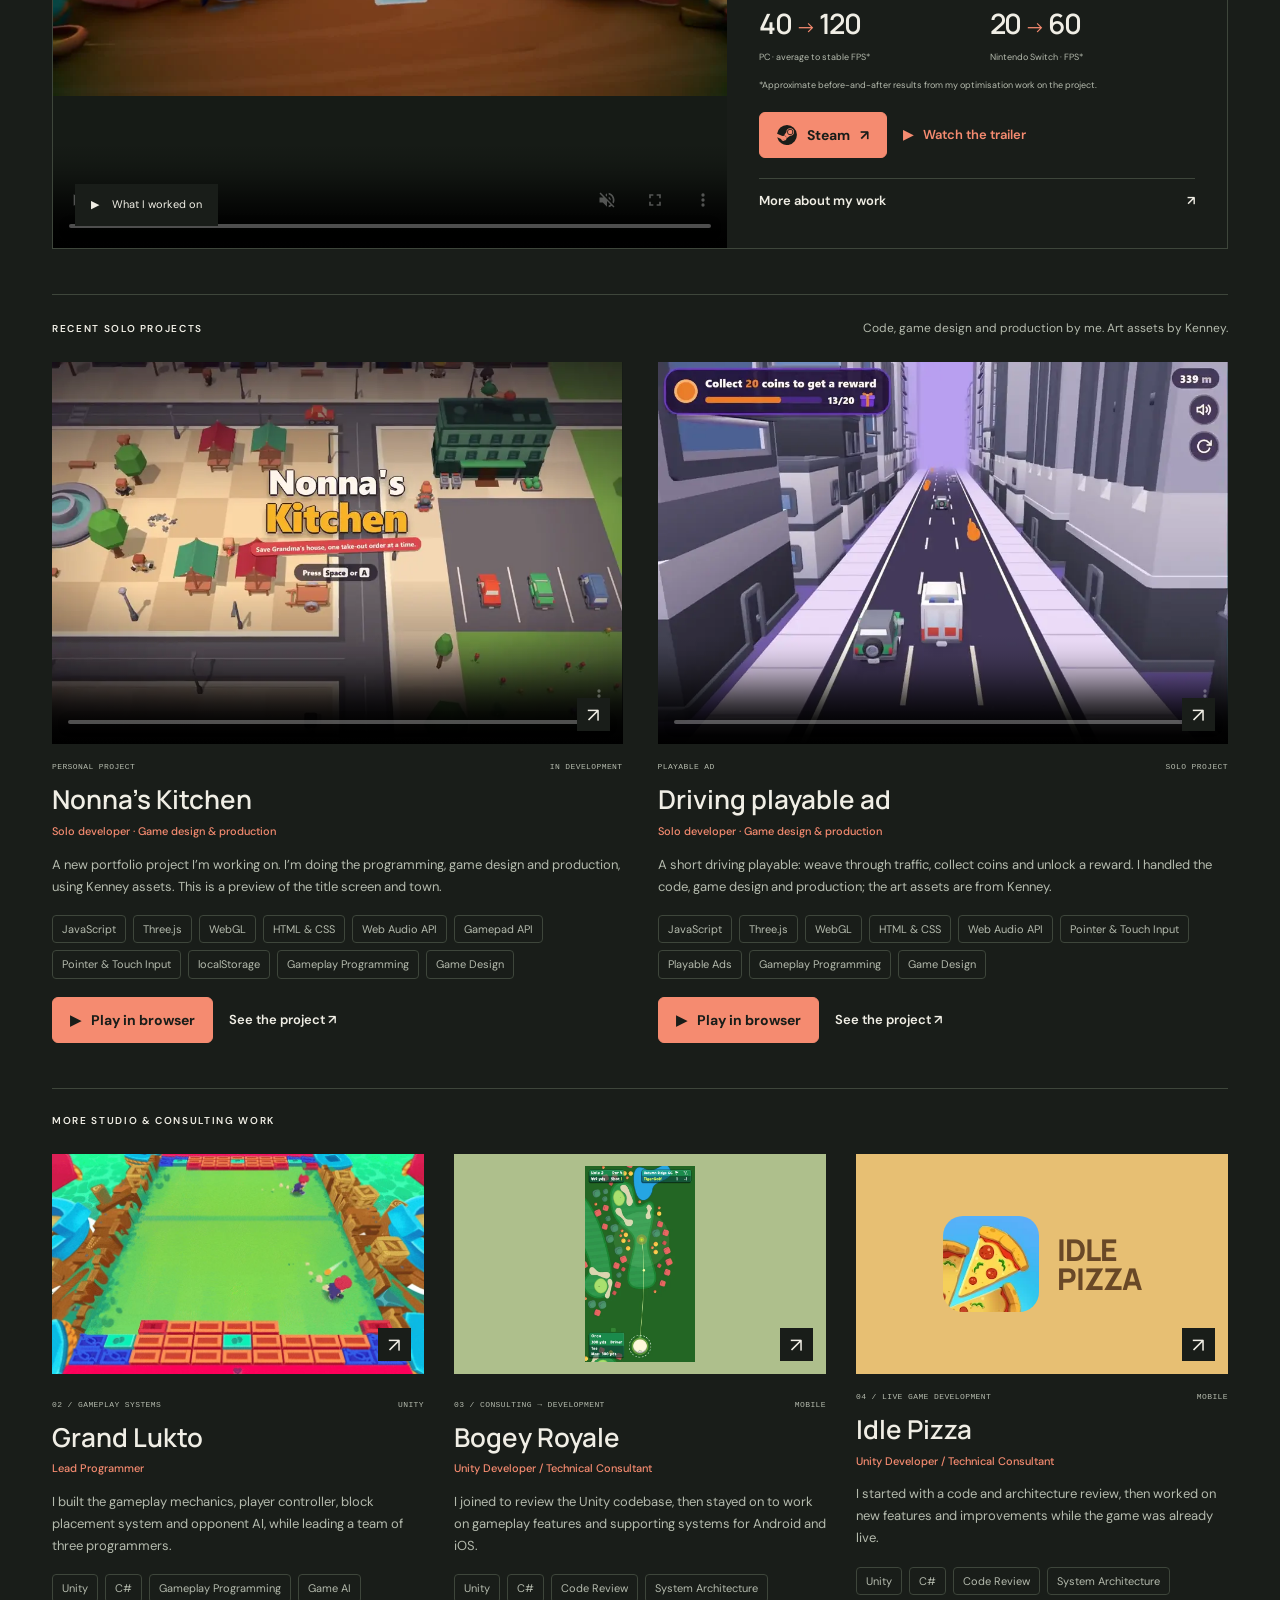
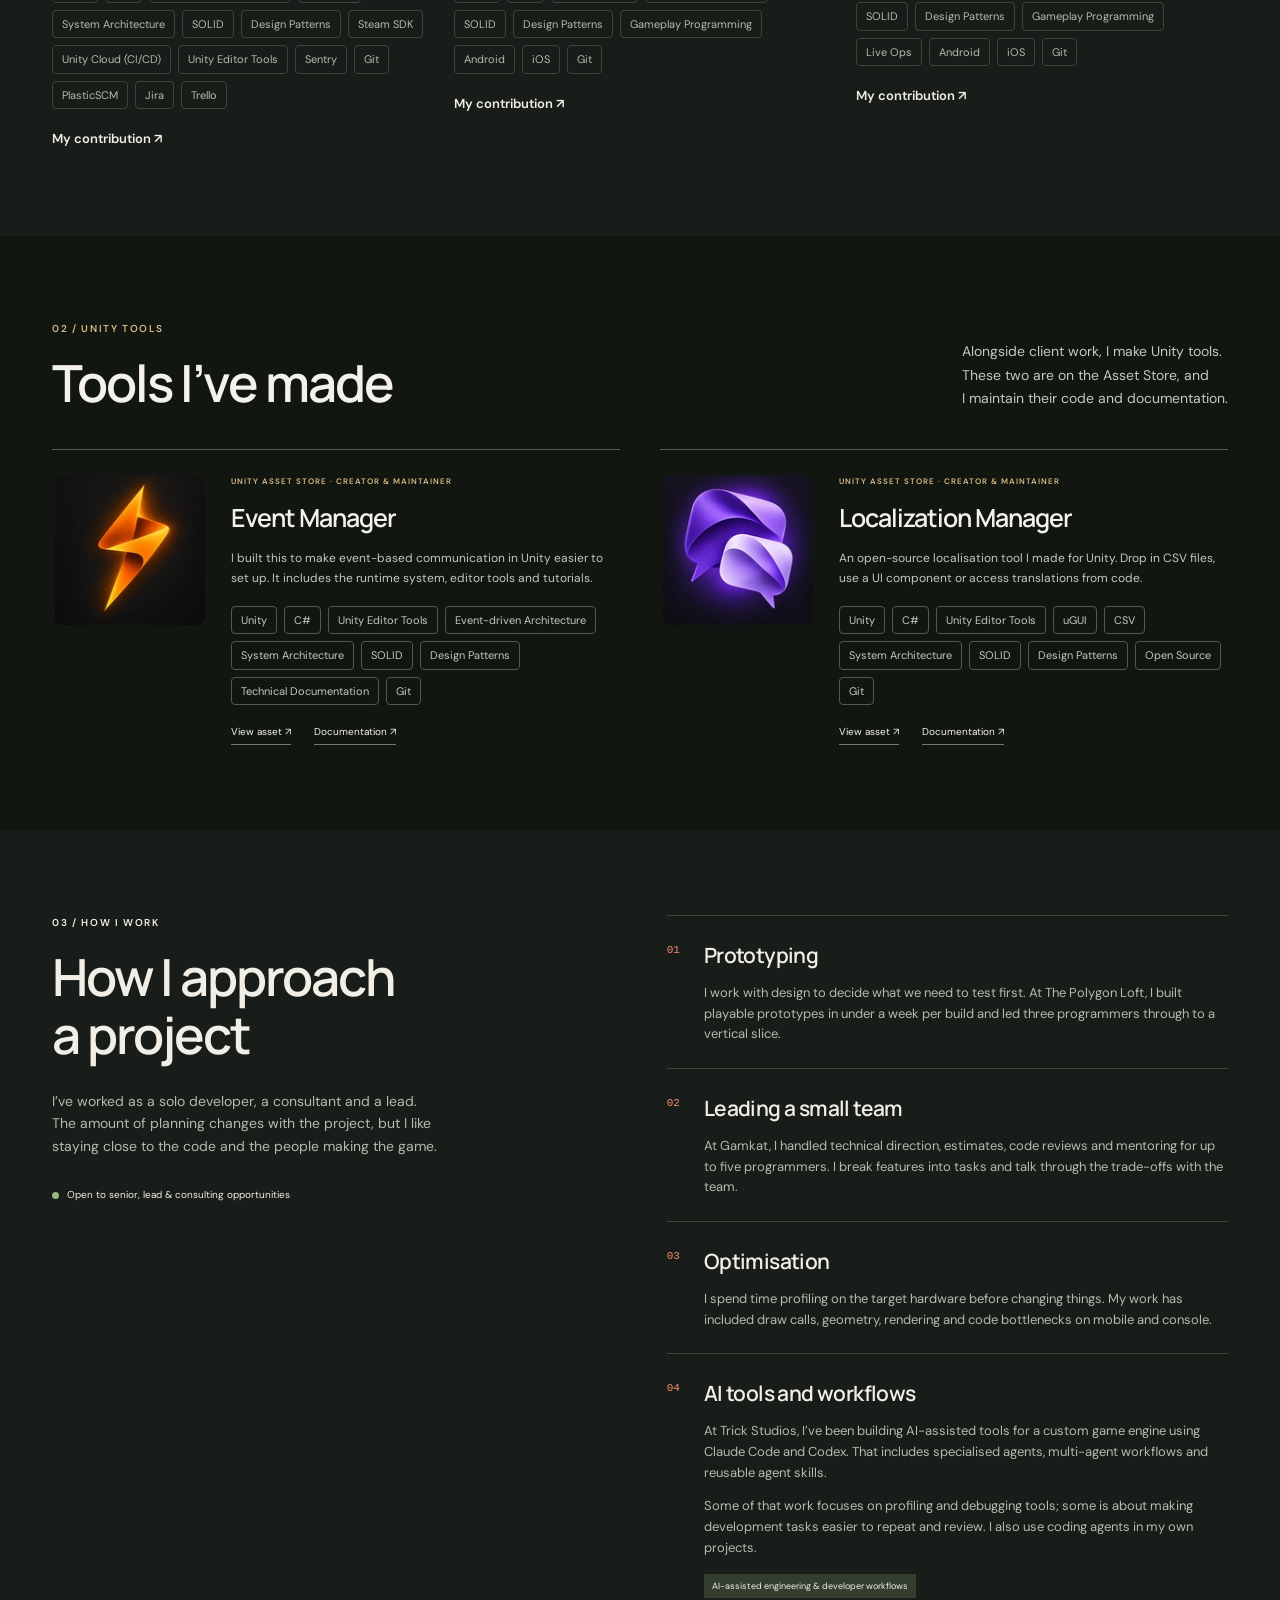
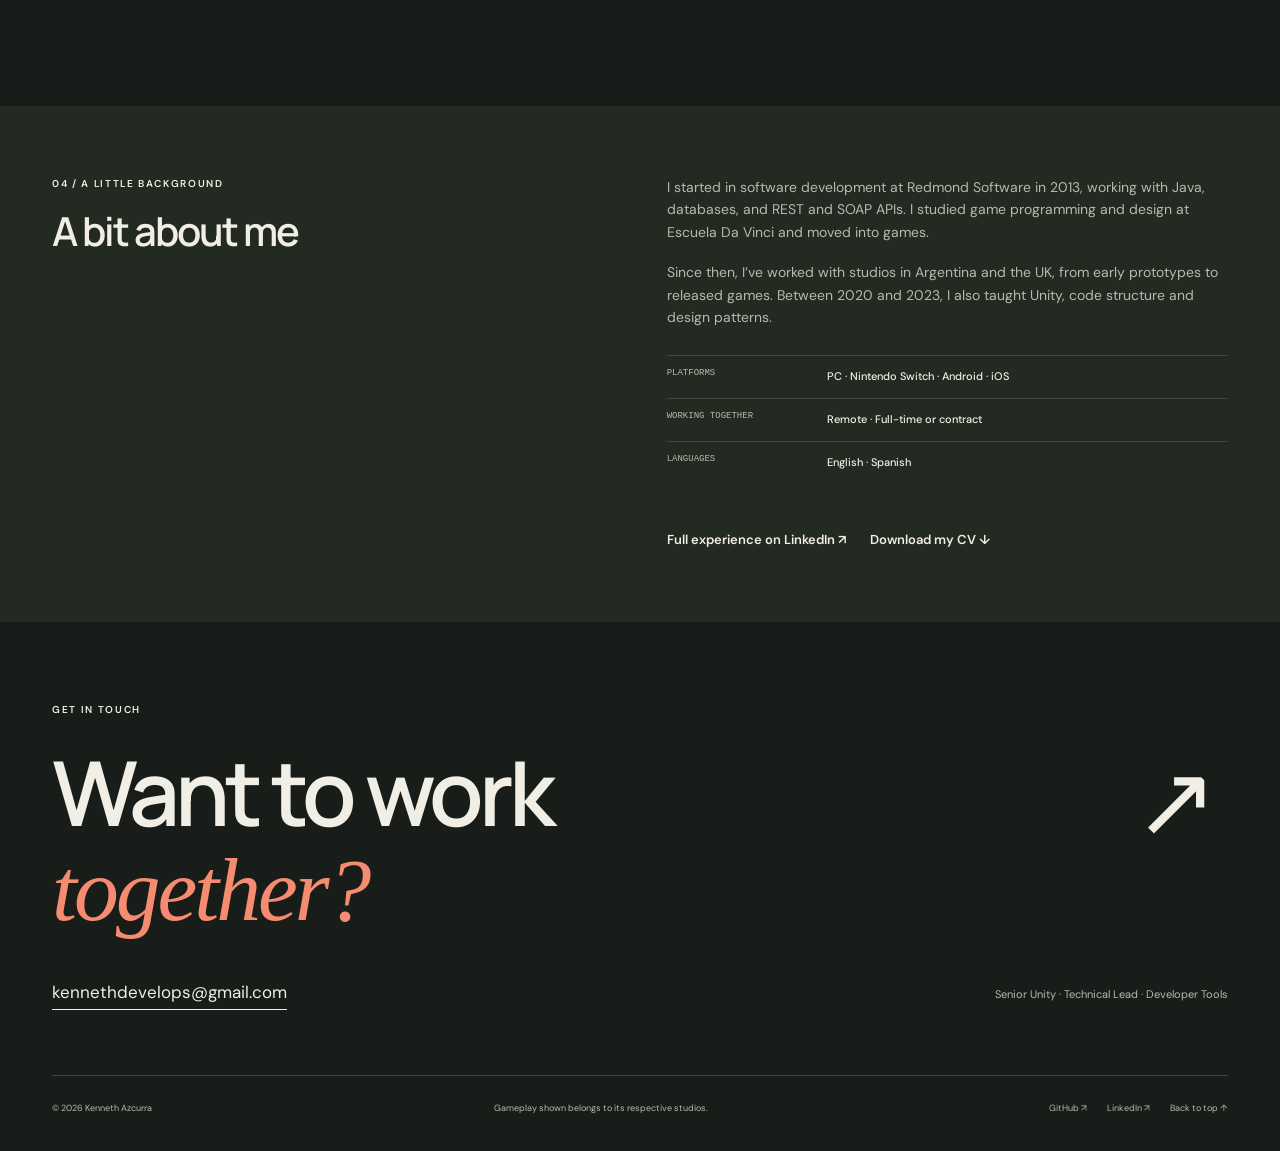
==== commit d09a7546: "Updated nonna's kitchen game" ====
--- a/index.html
+++ b/index.html
@@ -50,7 +50,7 @@
 
   <article class="featured" id="piece">
     <div class="feature-media"><video class="motion-video" data-src="assets/piece-repairs.mp4" poster="assets/piece-repairs.webp" muted loop playsinline preload="none" width="960" height="540" aria-label="Assembling and completing repair puzzles in Piece by Piece"></video><div class="media-label"><span>01 / FEATURED PROJECT</span><span>PC · NINTENDO SWITCH</span></div><button class="play-button" data-case="piece" data-video="true"><span aria-hidden="true">▶</span> What I worked on</button></div>
-    <div class="feature-copy"><p class="eyebrow">Gamkat · Published by No More Robots</p><h3>Piece by Piece</h3><p class="role">Lead Programmer / Technical Director</p><p>A cosy game about running a repair shop. You put broken objects back together, take customer orders and look after the shop.</p><p>I designed the gameplay architecture and core systems, including the repair puzzles and customer quests. I also led five programmers and handled profiling, optimisation and stability.</p><ul class="tech-tags" aria-label="Technologies used"><li>Unity</li><li>C#</li></ul><div class="metrics"><div><strong>40 <span>→</span> 120</strong><span>PC · average to stable FPS*</span></div><div><strong>20 <span>→</span> 60</strong><span>Nintendo Switch · FPS*</span></div></div><p class="metric-note">*Approximate before-and-after results from my optimisation work on the project.</p><div class="project-actions feature-actions"><a class="game-play-button steam-link" href="https://store.steampowered.com/app/3179050/Piece_by_Piece/" target="_blank" rel="noopener noreferrer"><svg class="steam-icon" viewBox="0 0 24 24" aria-hidden="true" fill="currentColor"><path d="M12 0a12 12 0 0 0-11.9 10.5l6.4 2.7a3.4 3.4 0 0 1 1.9-.6l2.9-4.2v-.1a4.5 4.5 0 1 1 4.5 4.5h-.1l-4.1 3a3.5 3.5 0 0 1-6.8.9L.2 14.8A12 12 0 1 0 12 0Zm-4.4 18.1a2.7 2.7 0 0 0 2-5l-1.3-.5a2.6 2.6 0 0 1 2.8 3.6 2.6 2.6 0 0 1-3.4 1.4 2.6 2.6 0 0 1-1.3-1.1Zm8.2-6.2a3.6 3.6 0 1 0 0-7.2 3.6 3.6 0 0 0 0 7.2Zm0-.9a2.7 2.7 0 1 1 0-5.4 2.7 2.7 0 0 1 0 5.4Z"/></svg>Steam <span aria-hidden="true">↗</span></a><button class="text-link trailer-link" data-trailer type="button"><span aria-hidden="true">▶</span> Watch the trailer</button></div><button class="text-link case-link" data-case="piece">More about my work <span>↗</span></button></div>
+    <div class="feature-copy"><p class="eyebrow">Gamkat · Published by No More Robots</p><h3>Piece by Piece</h3><p class="role">Lead Programmer / Technical Director</p><p>A cosy game about running a repair shop. You put broken objects back together, take customer orders and look after the shop.</p><p>I designed the gameplay architecture and core systems, including the repair puzzles and customer quests. I also led five programmers and handled profiling, optimisation and stability.</p><ul class="tech-tags" aria-label="Technologies used"><li>Unity</li><li>C#</li><li>Gameplay Programming</li><li>System Architecture</li><li>SOLID</li><li>Design Patterns</li><li>Performance Profiling</li><li>Observability/Debugging</li><li>Unity Editor Tools</li><li>Sentry</li><li>CI/CD</li><li>Git</li><li>PlasticSCM</li><li>Jira</li></ul><div class="metrics"><div><strong>40 <span>→</span> 120</strong><span>PC · average to stable FPS*</span></div><div><strong>20 <span>→</span> 60</strong><span>Nintendo Switch · FPS*</span></div></div><p class="metric-note">*Approximate before-and-after results from my optimisation work on the project.</p><div class="project-actions feature-actions"><a class="game-play-button steam-link" href="https://store.steampowered.com/app/3179050/Piece_by_Piece/" target="_blank" rel="noopener noreferrer"><svg class="steam-icon" viewBox="0 0 24 24" aria-hidden="true" fill="currentColor"><path d="M12 0a12 12 0 0 0-11.9 10.5l6.4 2.7a3.4 3.4 0 0 1 1.9-.6l2.9-4.2v-.1a4.5 4.5 0 1 1 4.5 4.5h-.1l-4.1 3a3.5 3.5 0 0 1-6.8.9L.2 14.8A12 12 0 1 0 12 0Zm-4.4 18.1a2.7 2.7 0 0 0 2-5l-1.3-.5a2.6 2.6 0 0 1 2.8 3.6 2.6 2.6 0 0 1-3.4 1.4 2.6 2.6 0 0 1-1.3-1.1Zm8.2-6.2a3.6 3.6 0 1 0 0-7.2 3.6 3.6 0 0 0 0 7.2Zm0-.9a2.7 2.7 0 1 1 0-5.4 2.7 2.7 0 0 1 0 5.4Z"/></svg>Steam <span aria-hidden="true">↗</span></a><button class="text-link trailer-link" data-trailer type="button"><span aria-hidden="true">▶</span> Watch the trailer</button></div><button class="text-link case-link" data-case="piece">More about my work <span>↗</span></button></div>
   </article>
 
   <div class="recent-heading"><p class="eyebrow">Recent solo projects</p><p>Code, game design and production by me. Art assets by Kenney.</p></div>
@@ -61,7 +61,7 @@
       <h3><button data-case="nonna">Nonna’s Kitchen</button></h3>
       <p class="role">Solo developer · Game design & production</p>
       <p>A new portfolio project I’m working on. I’m doing the programming, game design and production, using Kenney assets. This is a preview of the title screen and town.</p>
-      <ul class="tech-tags" aria-label="Technologies used"><li>JavaScript</li><li>Three.js / WebGL</li><li>HTML & CSS</li><li>Web Audio</li></ul>
+      <ul class="tech-tags" aria-label="Technologies used"><li>JavaScript</li><li>Three.js</li><li>WebGL</li><li>HTML & CSS</li><li>Web Audio API</li><li>Gamepad API</li><li>Pointer & Touch Input</li><li>localStorage</li><li>Gameplay Programming</li><li>Game Design</li></ul>
       <div class="project-actions"><button class="game-play-button" data-game="nonna"><span aria-hidden="true">▶</span> Play in browser</button><button class="text-link" data-case="nonna">See the project ↗</button></div>
     </article>
     <article class="project">
@@ -70,21 +70,21 @@
       <h3><button data-case="playable">Driving playable ad</button></h3>
       <p class="role">Solo developer · Game design & production</p>
       <p>A short driving playable: weave through traffic, collect coins and unlock a reward. I handled the code, game design and production; the art assets are from Kenney.</p>
-      <ul class="tech-tags" aria-label="Technologies used"><li>JavaScript</li><li>Three.js / WebGL</li><li>HTML & CSS</li><li>Web Audio</li></ul>
+      <ul class="tech-tags" aria-label="Technologies used"><li>JavaScript</li><li>Three.js</li><li>WebGL</li><li>HTML & CSS</li><li>Web Audio API</li><li>Pointer & Touch Input</li><li>Playable Ads</li><li>Gameplay Programming</li><li>Game Design</li></ul>
       <div class="project-actions"><button class="game-play-button" data-game="playable"><span aria-hidden="true">▶</span> Play in browser</button><button class="text-link" data-case="playable">See the project ↗</button></div>
     </article>
   </div>
   <div class="recent-heading other-heading"><p class="eyebrow">More studio & consulting work</p></div>
   <div class="project-grid">
-    <article class="project"><button class="project-image" data-case="grand" aria-label="Read about Grand Lukto"><img class="motion-image" src="assets/grand-lukto.webp" data-gif="assets/grand-lukto.gif" data-still="assets/grand-lukto.webp" alt="Animated Grand Lukto gameplay showing the arena and block placement" width="800" height="450" loading="lazy"><span class="image-arrow">↗</span></button><div class="project-meta"><span>02 / GAMEPLAY SYSTEMS</span><span>UNITY</span></div><h3><button data-case="grand">Grand Lukto</button></h3><p class="role">Lead Programmer</p><p>I built the gameplay mechanics, player controller, block placement system and opponent AI, while leading a team of three programmers.</p><ul class="tech-tags" aria-label="Technologies used"><li>Unity</li><li>C#</li></ul><button class="text-link" data-case="grand">My contribution ↗</button></article>
-    <article class="project"><button class="project-image mobile-image" data-case="boogey" aria-label="Read about Bogey Royale"><img src="assets/boogey.webp" alt="Gameplay from the mobile golf game Bogey Royale" loading="lazy"><span class="image-arrow">↗</span></button><div class="project-meta"><span>03 / CONSULTING → DEVELOPMENT</span><span>MOBILE</span></div><h3><button data-case="boogey">Bogey Royale</button></h3><p class="role">Unity Developer / Technical Consultant</p><p>I joined to review the Unity codebase, then stayed on to work on gameplay features and supporting systems for Android and iOS.</p><ul class="tech-tags" aria-label="Technologies used"><li>Unity</li><li>C#</li></ul><button class="text-link" data-case="boogey">My contribution ↗</button></article>
-    <article class="project"><button class="project-image mobile-image pizza" data-case="pizza" aria-label="Read about Idle Pizza"><img src="assets/pizza.webp" alt="Idle Pizza – Restaurant Tycoon app artwork" loading="lazy"><span class="image-arrow">↗</span></button><div class="project-meta"><span>04 / LIVE GAME DEVELOPMENT</span><span>MOBILE</span></div><h3><button data-case="pizza">Idle Pizza</button></h3><p class="role">Unity Developer / Technical Consultant</p><p>I started with a code and architecture review, then worked on new features and improvements while the game was already live.</p><ul class="tech-tags" aria-label="Technologies used"><li>Unity</li><li>C#</li></ul><button class="text-link" data-case="pizza">My contribution ↗</button></article>
+    <article class="project"><button class="project-image" data-case="grand" aria-label="Read about Grand Lukto"><img class="motion-image" src="assets/grand-lukto.webp" data-gif="assets/grand-lukto.gif" data-still="assets/grand-lukto.webp" alt="Animated Grand Lukto gameplay showing the arena and block placement" width="800" height="450" loading="lazy"><span class="image-arrow">↗</span></button><div class="project-meta"><span>02 / GAMEPLAY SYSTEMS</span><span>UNITY</span></div><h3><button data-case="grand">Grand Lukto</button></h3><p class="role">Lead Programmer</p><p>I built the gameplay mechanics, player controller, block placement system and opponent AI, while leading a team of three programmers.</p><ul class="tech-tags" aria-label="Technologies used"><li>Unity</li><li>C#</li><li>Gameplay Programming</li><li>Game AI</li><li>System Architecture</li><li>SOLID</li><li>Design Patterns</li><li>Steam SDK</li><li>Unity Cloud (CI/CD)</li><li>Unity Editor Tools</li><li>Sentry</li><li>Git</li><li>PlasticSCM</li><li>Jira</li><li>Trello</li></ul><button class="text-link" data-case="grand">My contribution ↗</button></article>
+    <article class="project"><button class="project-image mobile-image" data-case="boogey" aria-label="Read about Bogey Royale"><img src="assets/boogey.webp" alt="Gameplay from the mobile golf game Bogey Royale" loading="lazy"><span class="image-arrow">↗</span></button><div class="project-meta"><span>03 / CONSULTING → DEVELOPMENT</span><span>MOBILE</span></div><h3><button data-case="boogey">Bogey Royale</button></h3><p class="role">Unity Developer / Technical Consultant</p><p>I joined to review the Unity codebase, then stayed on to work on gameplay features and supporting systems for Android and iOS.</p><ul class="tech-tags" aria-label="Technologies used"><li>Unity</li><li>C#</li><li>Code Review</li><li>System Architecture</li><li>SOLID</li><li>Design Patterns</li><li>Gameplay Programming</li><li>Android</li><li>iOS</li><li>Git</li></ul><button class="text-link" data-case="boogey">My contribution ↗</button></article>
+    <article class="project"><button class="project-image mobile-image pizza" data-case="pizza" aria-label="Read about Idle Pizza"><img src="assets/pizza.webp" alt="Idle Pizza – Restaurant Tycoon app artwork" loading="lazy"><span class="image-arrow">↗</span></button><div class="project-meta"><span>04 / LIVE GAME DEVELOPMENT</span><span>MOBILE</span></div><h3><button data-case="pizza">Idle Pizza</button></h3><p class="role">Unity Developer / Technical Consultant</p><p>I started with a code and architecture review, then worked on new features and improvements while the game was already live.</p><ul class="tech-tags" aria-label="Technologies used"><li>Unity</li><li>C#</li><li>Code Review</li><li>System Architecture</li><li>SOLID</li><li>Design Patterns</li><li>Gameplay Programming</li><li>Live Ops</li><li>Android</li><li>iOS</li><li>Git</li></ul><button class="text-link" data-case="pizza">My contribution ↗</button></article>
   </div>
 </section>
 
 <section id="tools" class="tools-section section"><div class="wrap"><div class="section-heading"><div><p class="eyebrow">02 / Unity tools</p><h2>Tools I’ve made</h2></div><p>Alongside client work, I make Unity tools.<br>These two are on the Asset Store, and<br>I maintain their code and documentation.</p></div><div class="tool-grid">
-  <article class="tool"><img src="assets/event-manager-icon.webp" alt="Updated Event Manager icon" loading="lazy" width="160" height="160"><div><p class="eyebrow">Unity Asset Store · Creator & maintainer</p><h3>Event Manager</h3><p>I built this to make event-based communication in Unity easier to set up. It includes the runtime system, editor tools and tutorials.</p><div class="tool-links"><a href="https://assetstore.unity.com/packages/tools/utilities/event-manager-simplest-event-system-one-line-integration-144785" target="_blank" rel="noreferrer">View asset ↗</a><a href="https://github.com/kennethdevelops/EventManagerDocs/wiki" target="_blank" rel="noreferrer">Documentation ↗</a></div></div></article>
-  <article class="tool"><img src="assets/localization-icon.webp" alt="Updated Localization Manager icon" loading="lazy" width="160" height="160"><div><p class="eyebrow">Unity Asset Store · Creator & maintainer</p><h3>Localization Manager</h3><p>An open-source localisation tool I made for Unity. Drop in CSV files, use a UI component or access translations from code.</p><div class="tool-links"><a href="https://assetstore.unity.com/packages/tools/localization/localization-manager-316960" target="_blank" rel="noreferrer">View asset ↗</a><a href="https://github.com/kennethdevelops/LocalizationManagerDocs/wiki" target="_blank" rel="noreferrer">Documentation ↗</a></div></div></article>
+  <article class="tool"><img src="assets/event-manager-icon.webp" alt="Updated Event Manager icon" loading="lazy" width="160" height="160"><div><p class="eyebrow">Unity Asset Store · Creator & maintainer</p><h3>Event Manager</h3><p>I built this to make event-based communication in Unity easier to set up. It includes the runtime system, editor tools and tutorials.</p><ul class="tech-tags" aria-label="Technologies used"><li>Unity</li><li>C#</li><li>Unity Editor Tools</li><li>Event-driven Architecture</li><li>System Architecture</li><li>SOLID</li><li>Design Patterns</li><li>Technical Documentation</li><li>Git</li></ul><div class="tool-links"><a href="https://assetstore.unity.com/packages/tools/utilities/event-manager-simplest-event-system-one-line-integration-144785" target="_blank" rel="noreferrer">View asset ↗</a><a href="https://github.com/kennethdevelops/EventManagerDocs/wiki" target="_blank" rel="noreferrer">Documentation ↗</a></div></div></article>
+  <article class="tool"><img src="assets/localization-icon.webp" alt="Updated Localization Manager icon" loading="lazy" width="160" height="160"><div><p class="eyebrow">Unity Asset Store · Creator & maintainer</p><h3>Localization Manager</h3><p>An open-source localisation tool I made for Unity. Drop in CSV files, use a UI component or access translations from code.</p><ul class="tech-tags" aria-label="Technologies used"><li>Unity</li><li>C#</li><li>Unity Editor Tools</li><li>uGUI</li><li>CSV</li><li>System Architecture</li><li>SOLID</li><li>Design Patterns</li><li>Open Source</li><li>Git</li></ul><div class="tool-links"><a href="https://assetstore.unity.com/packages/tools/localization/localization-manager-316960" target="_blank" rel="noreferrer">View asset ↗</a><a href="https://github.com/kennethdevelops/LocalizationManagerDocs/wiki" target="_blank" rel="noreferrer">Documentation ↗</a></div></div></article>
 </div></div></section>
 
 <section id="approach" class="approach wrap section"><div class="approach-title"><p class="eyebrow">03 / How I work</p><h2>How I approach<br>a project</h2><p>I’ve worked as a solo developer, a consultant and a lead. The amount of planning changes with the project, but I like staying close to the code and the people making the game.</p><div class="availability"><span class="status-dot"></span> Open to senior, lead & consulting opportunities</div></div><div class="principles">
--- a/style.css
+++ b/style.css
@@ -1,5 +1,5 @@
 :root{color-scheme:dark;--paper:#191d19;--ink:#f0eee5;--muted:#b4baad;--line:#3e463b;--accent:#f58b70;--bright:#f58b70;--dark:#111610;--about:#232a22;--tag:#333e2e;--hover:#2e352b;--status:#98b77d}
-:root[data-theme="light"]{color-scheme:light;--paper:#f3f1e9;--ink:#252720;--muted:#62645b;--line:#d3d2c8;--accent:#b93620;--bright:#e54b2c;--dark:#252c25;--about:#e8e8dd;--tag:#e2e5d6;--hover:#fff;--status:#657950}*{box-sizing:border-box}html{scroll-behavior:smooth;scroll-padding-top:30px}body{margin:0;background:var(--paper);color:var(--ink);font-family:'DM Sans',Arial,sans-serif;font-size:16px;line-height:1.6}button,a{-webkit-tap-highlight-color:transparent}a{color:inherit;text-decoration:none}button{font:inherit;color:inherit;cursor:pointer}button:focus-visible,a:focus-visible{outline:3px solid var(--accent);outline-offset:5px}button{border:0;background:none}img{display:block;width:100%;object-fit:cover}h1,h2,h3,p{margin:0}h1,h2,h3{font-family:Manrope,Arial,sans-serif}h2{font-size:clamp(34px,4vw,53px);line-height:1.12;letter-spacing:-2px;font-weight:600}h3{font-weight:600;letter-spacing:-1px}p{color:var(--muted)}.wrap{width:min(1280px,calc(100% - 104px));margin-inline:auto}.header{height:112px;display:flex;align-items:center;justify-content:space-between;border-bottom:1px solid var(--line)}.brand{display:flex;align-items:center;gap:14px;font-size:14px;font-weight:700;line-height:1.25}.mark{font-family:Arial,sans-serif;font-size:48px;letter-spacing:-6px;line-height:1;font-weight:900}.mark span{color:var(--bright)}nav{display:flex;gap:32px;font-size:13px}nav a:hover,.text-link:hover,.footer a:hover{color:var(--accent)}.contact-nav{font-size:14px;font-weight:600;border-bottom:1px solid;padding-bottom:5px;display:flex;gap:30px}.hero{display:grid;grid-template-columns:1.13fr 1fr;gap:35px;padding-top:81px;padding-bottom:80px;align-items:center}.eyebrow{font-family:'DM Sans',Arial,sans-serif;font-size:10px;font-weight:600;text-transform:uppercase;letter-spacing:1.65px;line-height:1.6;color:inherit}.hero .eyebrow{font-size:10px;letter-spacing:1.25px;display:flex;align-items:center;gap:9px}.status-dot{display:inline-block;width:7px;height:7px;border-radius:50%;background:var(--status);flex-shrink:0}h1{font-size:clamp(49px,5.25vw,76px);line-height:1.04;font-weight:600;letter-spacing:-4.6px;margin-top:27px;margin-bottom:27px}em{font-family:Georgia,serif;font-weight:400;color:var(--accent);letter-spacing:-3px}.intro{font-size:19px;line-height:1.55;max-width:445px;color:var(--ink)}.hero-detail{font-size:13px;line-height:1.75;margin-top:17px}.hero-actions{display:flex;align-items:center;gap:30px;margin-top:30px}.button{display:inline-flex;justify-content:space-between;align-items:center;gap:38px;padding:15px 20px;font-size:13px;font-weight:500}.primary{background:#b93620;color:#fff}.primary:hover{background:#942b19}.text-link{font-size:13px;font-weight:600;padding:0;display:inline-flex;gap:20px;align-items:center}.hero-visual{position:relative;padding:18px 0 0}.image-caption{display:flex;justify-content:space-between;font:9px monospace;letter-spacing:1px;margin-bottom:12px;color:var(--muted)}.hero-scene{height:365px;object-position:58% 50%;border-radius:130px 0 0 0}.hero-project{display:block;margin-left:55px;background:var(--dark);color:#f3f1e9;padding:20px 23px;position:relative;margin-top:-43px}.hero-project>span{font-size:10px;color:#d2d5c8}.hero-project strong{font-size:21px;display:flex;justify-content:space-between;font-weight:500;margin-top:3px}.credentials{display:flex;justify-content:space-between;gap:15px;border-block:1px solid var(--line);padding-block:22px;font-size:10px;letter-spacing:1.2px;color:var(--muted)}.section{padding-block:85px}.section-heading{display:flex;justify-content:space-between;align-items:flex-end;margin-bottom:38px;gap:30px}.section-heading .eyebrow,.approach-title>.eyebrow,.about-grid .eyebrow{margin-bottom:17px}.section-heading>p{font-size:14px;line-height:1.7;max-width:330px}.focus-bar{display:flex;justify-content:space-between;gap:20px;align-items:center;border-top:1px solid var(--line);padding-top:21px}.focus-label{font-size:12px;font-weight:600}.focus-buttons{display:flex;gap:4px}.focus-buttons button{padding:9px 14px;font-size:11px;border-radius:2px;border:1px solid transparent}.focus-buttons button:hover{border-color:var(--line)}.focus-buttons button.active{background:var(--ink);color:var(--paper)}.focus-note{display:flex;gap:16px;align-items:center;font-size:12px;margin:18px 0 32px;min-height:42px}.focus-note p{flex:1;max-width:850px}.focus-note a{margin-left:auto;white-space:nowrap;color:var(--accent);font-weight:600}.focus-number{font-size:21px;color:var(--accent)}.featured{display:grid;grid-template-columns:1.35fr 1fr;border:1px solid var(--line)}.feature-media{position:relative;background:#8b6c45;min-height:480px}.feature-media>img{height:100%;position:absolute;inset:0;object-position:53%}.media-label{display:flex;justify-content:space-between;position:absolute;top:20px;left:20px;right:20px;font-size:9px;letter-spacing:1.1px;color:#fff;text-shadow:0 1px 8px #000;background:#252720b8;padding:8px 10px}.play-button{position:absolute;bottom:22px;left:22px;background:var(--paper);padding:12px 16px;font-size:11px;display:flex;gap:13px;align-items:center}.play-button:hover{background:var(--hover)}.feature-copy{padding:35px 32px}.feature-copy .eyebrow{font-size:9px;letter-spacing:1px;color:var(--accent)}.feature-copy h3{font-size:36px;margin:13px 0 4px;line-height:1.15}.role{font-size:11px;color:var(--accent);font-weight:500}.feature-copy>p:not(.eyebrow):not(.role):not(.metric-note){font-size:13px;margin-top:19px;line-height:1.7}.metrics{display:flex;gap:25px;margin-top:27px;border-top:1px solid var(--line);padding-top:18px}.metrics>div{flex:1}.metrics strong{font-family:Manrope,Arial,sans-serif;font-size:28px;letter-spacing:-1.5px;white-space:nowrap;font-weight:600}.metrics strong span{font-weight:400;color:var(--accent);font-size:20px}.metrics div>span{display:block;font-size:9px;margin-top:4px;color:var(--muted)}.metric-note{font-size:9px;margin:13px 0 20px}.case-link{padding-top:12px;border-top:1px solid var(--line);width:100%;justify-content:space-between}.project-grid{display:grid;grid-template-columns:repeat(3,1fr);gap:30px;margin-top:45px}.project-image{width:100%;height:220px;position:relative;padding:0;overflow:hidden;background:#dae6d1}.project-image img{height:100%;transition:transform .35s}.project-image:hover img{transform:scale(1.035)}.image-arrow{position:absolute;right:13px;bottom:13px;background:var(--paper);width:33px;height:33px;display:grid;place-items:center;font-size:20px}.project-meta{display:flex;justify-content:space-between;font:8px monospace;letter-spacing:.4px;color:var(--muted);margin-top:18px}.project h3{font-size:26px;margin:8px 0 2px}.project h3 button{padding:0;font:inherit;text-align:left}.project>p:not(.role){font-size:13px;margin-top:13px;line-height:1.7}.project>.text-link{margin-top:20px}.mobile-image{background:#c5dfde}.mobile-image img{object-fit:contain}.pizza{background:#edc381}.tools-section{background:var(--dark);color:#f3f1e9}.tools-section p{color:#c3c9bb}.tools-section .eyebrow{color:#d8b884}.tool-grid{display:grid;grid-template-columns:1fr 1fr;gap:40px}.tool{display:grid;grid-template-columns:155px 1fr;gap:24px;border-top:1px solid #53594e;padding-top:25px}.tool>img{height:150px;object-fit:cover}.tool .eyebrow{font-size:8px;letter-spacing:1px}.tool h3{font-size:25px;margin:10px 0}.tool p:not(.eyebrow){font-size:12px;line-height:1.7}.tool-links{display:flex;gap:23px;margin-top:19px;font-size:10px}.tool-links a{border-bottom:1px solid #737968;padding-bottom:4px}.tool-links a:hover{color:#efbe61}.approach{display:grid;grid-template-columns:1fr 1.05fr;gap:80px}.approach-title>p:not(.eyebrow){max-width:390px;margin-top:27px;font-size:14px}.availability{display:flex;align-items:center;gap:8px;font-size:10px;margin-top:30px}.principles article{display:flex;gap:24px;border-top:1px solid var(--line);padding:23px 0}.principles article>span{font:11px monospace;color:var(--accent);padding-top:5px}.principles h3{font-size:21px;letter-spacing:-.6px;margin-bottom:10px}.principles p{font-size:13px}.principles .ai-detail{margin-top:13px}.mini-tag{display:inline-block;background:var(--tag);padding:5px 8px;font-size:9px;margin-top:15px}.about-section{background:var(--about);padding-block:70px}.about-grid{display:grid;grid-template-columns:1fr 1.05fr;gap:80px}.about-grid h2{font-size:40px}.about-grid>div>p:not(.eyebrow){font-size:14px;margin-bottom:18px}.about-facts{margin:27px 0}.about-facts>div{display:grid;grid-template-columns:150px 1fr;gap:10px;border-top:1px solid var(--line);padding:12px 0}.about-facts span{font:9px monospace;color:var(--muted)}.about-facts strong{font-size:11px;font-weight:500}.contact-section{padding-block:80px 65px}.contact-headline{position:relative;display:block;font:600 clamp(50px,7vw,93px)/1.05 Manrope,Arial,sans-serif;letter-spacing:-5px;margin:27px 0 42px}.contact-headline>span{position:absolute;right:15px;top:0;font-size:100px;font-weight:400;transition:transform .2s}.contact-headline:hover>span{transform:translate(5px,-5px)}.contact-bottom{display:flex;justify-content:space-between;align-items:center;gap:20px}.contact-bottom>a{font-size:17px;border-bottom:1px solid;padding-bottom:3px}.contact-bottom>span{font-size:11px;color:var(--muted)}.footer{border-top:1px solid var(--line);padding:25px 0 35px;display:flex;justify-content:space-between;gap:20px;font-size:9px;color:var(--muted)}.footer>div{display:flex;gap:20px}.skip{position:fixed;top:-100px;left:20px;padding:12px;background:var(--ink);color:white;z-index:100}.skip:focus{top:15px}dialog{border:0;padding:30px 38px 38px;background:var(--paper);color:var(--ink);width:min(820px,calc(100% - 32px));max-height:90dvh;overflow:auto}dialog::backdrop{background:#111b16bb;backdrop-filter:blur(4px)}.dialog-top{display:flex;align-items:center;justify-content:space-between;border-bottom:1px solid var(--line);padding-bottom:14px;margin-bottom:25px}.close{font-size:22px;padding:4px 10px}dialog h2{font-size:43px;margin-bottom:10px}dialog .role{margin-bottom:24px}dialog video,dialog .case-image{width:100%;aspect-ratio:16/9;object-fit:contain;background:#222;display:block;margin-block:24px}dialog h3{font-size:21px;margin:24px 0 9px}dialog p,dialog li{font-size:14px}dialog ul{padding-left:19px;color:var(--muted)}dialog li{margin-bottom:9px}dialog .dialog-link{display:inline-block;margin-top:20px;color:var(--accent);border-bottom:1px solid;font-size:13px}body.dialog-open{overflow:hidden}
+:root[data-theme="light"]{color-scheme:light;--paper:#f3f1e9;--ink:#252720;--muted:#62645b;--line:#d3d2c8;--accent:#b93620;--bright:#e54b2c;--dark:#252c25;--about:#e8e8dd;--tag:#e2e5d6;--hover:#fff;--status:#657950}*{box-sizing:border-box}html{scroll-behavior:smooth;scroll-padding-top:30px}body{margin:0;background:var(--paper);color:var(--ink);font-family:'DM Sans',Arial,sans-serif;font-size:16px;line-height:1.6}button,a{-webkit-tap-highlight-color:transparent}a{color:inherit;text-decoration:none}button{font:inherit;color:inherit;cursor:pointer}button:focus-visible,a:focus-visible{outline:3px solid var(--accent);outline-offset:5px}button{border:0;background:none}img{display:block;width:100%;object-fit:cover}h1,h2,h3,p{margin:0}h1,h2,h3{font-family:Manrope,Arial,sans-serif}h2{font-size:clamp(34px,4vw,53px);line-height:1.12;letter-spacing:-2px;font-weight:600}h3{font-weight:600;letter-spacing:-1px}p{color:var(--muted)}.wrap{width:min(1280px,calc(100% - 104px));margin-inline:auto}.header{height:112px;display:flex;align-items:center;justify-content:space-between;border-bottom:1px solid var(--line)}.brand{display:flex;align-items:center;gap:14px;font-size:14px;font-weight:700;line-height:1.25}.mark{font-family:Arial,sans-serif;font-size:48px;letter-spacing:-6px;line-height:1;font-weight:900}.mark span{color:var(--bright)}nav{display:flex;gap:32px;font-size:13px}nav a:hover,.text-link:hover,.footer a:hover{color:var(--accent)}.contact-nav{font-size:14px;font-weight:600;border-bottom:1px solid;padding-bottom:5px;display:flex;gap:30px}.hero{display:grid;grid-template-columns:1.13fr 1fr;gap:35px;padding-top:81px;padding-bottom:80px;align-items:center}.eyebrow{font-family:'DM Sans',Arial,sans-serif;font-size:10px;font-weight:600;text-transform:uppercase;letter-spacing:1.65px;line-height:1.6;color:inherit}.hero .eyebrow{font-size:10px;letter-spacing:1.25px;display:flex;align-items:center;gap:9px}.status-dot{display:inline-block;width:7px;height:7px;border-radius:50%;background:var(--status);flex-shrink:0}h1{font-size:clamp(49px,5.25vw,76px);line-height:1.04;font-weight:600;letter-spacing:-4.6px;margin-top:27px;margin-bottom:27px}em{font-family:Georgia,serif;font-weight:400;color:var(--accent);letter-spacing:-3px}.intro{font-size:19px;line-height:1.55;max-width:445px;color:var(--ink)}.hero-detail{font-size:13px;line-height:1.75;margin-top:17px}.hero-actions{display:flex;align-items:center;gap:30px;margin-top:30px}.button{display:inline-flex;justify-content:space-between;align-items:center;gap:38px;padding:15px 20px;font-size:13px;font-weight:500}.primary{background:#b93620;color:#fff}.primary:hover{background:#942b19}.text-link{font-size:13px;font-weight:600;padding:0;display:inline-flex;gap:20px;align-items:center}.hero-visual{position:relative;padding:18px 0 0}.image-caption{display:flex;justify-content:space-between;font:9px monospace;letter-spacing:1px;margin-bottom:12px;color:var(--muted)}.hero-scene{height:365px;object-position:58% 50%;border-radius:130px 0 0 0}.hero-project{display:block;margin-left:55px;background:var(--dark);color:#f3f1e9;padding:20px 23px;position:relative;margin-top:-43px}.hero-project>span{font-size:10px;color:#d2d5c8}.hero-project strong{font-size:21px;display:flex;justify-content:space-between;font-weight:500;margin-top:3px}.credentials{display:flex;justify-content:space-between;gap:15px;border-block:1px solid var(--line);padding-block:22px;font-size:10px;letter-spacing:1.2px;color:var(--muted)}.section{padding-block:85px}.section-heading{display:flex;justify-content:space-between;align-items:flex-end;margin-bottom:38px;gap:30px}.section-heading .eyebrow,.approach-title>.eyebrow,.about-grid .eyebrow{margin-bottom:17px}.section-heading>p{font-size:14px;line-height:1.7;max-width:330px}.focus-bar{display:flex;justify-content:space-between;gap:20px;align-items:center;border-top:1px solid var(--line);padding-top:21px}.focus-label{font-size:12px;font-weight:600}.focus-buttons{display:flex;gap:4px}.focus-buttons button{padding:9px 14px;font-size:11px;border-radius:2px;border:1px solid transparent}.focus-buttons button:hover{border-color:var(--line)}.focus-buttons button.active{background:var(--ink);color:var(--paper)}.focus-note{display:flex;gap:16px;align-items:center;font-size:12px;margin:18px 0 32px;min-height:42px}.focus-note p{flex:1;max-width:850px}.focus-note a{margin-left:auto;white-space:nowrap;color:var(--accent);font-weight:600}.focus-number{font-size:21px;color:var(--accent)}.featured{display:grid;grid-template-columns:1.35fr 1fr;border:1px solid var(--line)}.feature-media{position:relative;background:#8b6c45;min-height:480px}.feature-media>img{height:100%;position:absolute;inset:0;object-position:53%}.media-label{display:flex;justify-content:space-between;position:absolute;top:20px;left:20px;right:20px;font-size:9px;letter-spacing:1.1px;color:#fff;text-shadow:0 1px 8px #000;background:#252720b8;padding:8px 10px}.play-button{position:absolute;bottom:22px;left:22px;background:var(--paper);padding:12px 16px;font-size:11px;display:flex;gap:13px;align-items:center}.play-button:hover{background:var(--hover)}.feature-copy{padding:35px 32px}.feature-copy .eyebrow{font-size:9px;letter-spacing:1px;color:var(--accent)}.feature-copy h3{font-size:36px;margin:13px 0 4px;line-height:1.15}.role{font-size:11px;color:var(--accent);font-weight:500}.feature-copy>p:not(.eyebrow):not(.role):not(.metric-note){font-size:13px;margin-top:19px;line-height:1.7}.metrics{display:flex;gap:25px;margin-top:27px;border-top:1px solid var(--line);padding-top:18px}.metrics>div{flex:1}.metrics strong{font-family:Manrope,Arial,sans-serif;font-size:28px;letter-spacing:-1.5px;white-space:nowrap;font-weight:600}.metrics strong span{font-weight:400;color:var(--accent);font-size:20px}.metrics div>span{display:block;font-size:9px;margin-top:4px;color:var(--muted)}.metric-note{font-size:9px;margin:13px 0 20px}.case-link{padding-top:12px;border-top:1px solid var(--line);width:100%;justify-content:space-between}.project-grid{display:grid;grid-template-columns:repeat(3,1fr);gap:30px;margin-top:45px}.project-image{width:100%;height:220px;position:relative;padding:0;overflow:hidden;background:#dae6d1}.project-image img{height:100%;transition:transform .35s}.project-image:hover img{transform:scale(1.035)}.image-arrow{position:absolute;right:13px;bottom:13px;background:var(--paper);width:33px;height:33px;display:grid;place-items:center;font-size:20px}.project-meta{display:flex;justify-content:space-between;font:8px monospace;letter-spacing:.4px;color:var(--muted);margin-top:18px}.project h3{font-size:26px;margin:8px 0 2px}.project h3 button{padding:0;font:inherit;text-align:left}.project>p:not(.role){font-size:13px;margin-top:13px;line-height:1.7}.project>.text-link{margin-top:20px}.mobile-image{background:#c5dfde}.mobile-image img{object-fit:contain}.pizza{background:#edc381}.tools-section{background:var(--dark);color:#f3f1e9}.tools-section p{color:#c3c9bb}.tools-section .eyebrow{color:#d8b884}.tool-grid{display:grid;grid-template-columns:1fr 1fr;gap:40px}.tool{display:grid;grid-template-columns:155px 1fr;gap:24px;border-top:1px solid #53594e;padding-top:25px}.tool>img{height:150px;object-fit:cover}.tool .eyebrow{font-size:8px;letter-spacing:1px}.tool h3{font-size:25px;margin:10px 0}.tool p:not(.eyebrow){font-size:12px;line-height:1.7}.tool-links{display:flex;gap:23px;margin-top:19px;font-size:10px}.tool-links a{border-bottom:1px solid #737968;padding-bottom:4px}.tools-section .tech-tags li{color:#c3c9bb;border-color:#53594e}.tool-links a:hover{color:#efbe61}.approach{display:grid;grid-template-columns:1fr 1.05fr;gap:80px}.approach-title>p:not(.eyebrow){max-width:390px;margin-top:27px;font-size:14px}.availability{display:flex;align-items:center;gap:8px;font-size:10px;margin-top:30px}.principles article{display:flex;gap:24px;border-top:1px solid var(--line);padding:23px 0}.principles article>span{font:11px monospace;color:var(--accent);padding-top:5px}.principles h3{font-size:21px;letter-spacing:-.6px;margin-bottom:10px}.principles p{font-size:13px}.principles .ai-detail{margin-top:13px}.mini-tag{display:inline-block;background:var(--tag);padding:5px 8px;font-size:9px;margin-top:15px}.about-section{background:var(--about);padding-block:70px}.about-grid{display:grid;grid-template-columns:1fr 1.05fr;gap:80px}.about-grid h2{font-size:40px}.about-grid>div>p:not(.eyebrow){font-size:14px;margin-bottom:18px}.about-facts{margin:27px 0}.about-facts>div{display:grid;grid-template-columns:150px 1fr;gap:10px;border-top:1px solid var(--line);padding:12px 0}.about-facts span{font:9px monospace;color:var(--muted)}.about-facts strong{font-size:11px;font-weight:500}.contact-section{padding-block:80px 65px}.contact-headline{position:relative;display:block;font:600 clamp(50px,7vw,93px)/1.05 Manrope,Arial,sans-serif;letter-spacing:-5px;margin:27px 0 42px}.contact-headline>span{position:absolute;right:15px;top:0;font-size:100px;font-weight:400;transition:transform .2s}.contact-headline:hover>span{transform:translate(5px,-5px)}.contact-bottom{display:flex;justify-content:space-between;align-items:center;gap:20px}.contact-bottom>a{font-size:17px;border-bottom:1px solid;padding-bottom:3px}.contact-bottom>span{font-size:11px;color:var(--muted)}.footer{border-top:1px solid var(--line);padding:25px 0 35px;display:flex;justify-content:space-between;gap:20px;font-size:9px;color:var(--muted)}.footer>div{display:flex;gap:20px}.skip{position:fixed;top:-100px;left:20px;padding:12px;background:var(--ink);color:white;z-index:100}.skip:focus{top:15px}dialog{border:0;padding:30px 38px 38px;background:var(--paper);color:var(--ink);width:min(820px,calc(100% - 32px));max-height:90dvh;overflow:auto}dialog::backdrop{background:#111b16bb;backdrop-filter:blur(4px)}.dialog-top{display:flex;align-items:center;justify-content:space-between;border-bottom:1px solid var(--line);padding-bottom:14px;margin-bottom:25px}.close{font-size:22px;padding:4px 10px}dialog h2{font-size:43px;margin-bottom:10px}dialog .role{margin-bottom:24px}dialog video,dialog .case-image{width:100%;aspect-ratio:16/9;object-fit:contain;background:#222;display:block;margin-block:24px}dialog h3{font-size:21px;margin:24px 0 9px}dialog p,dialog li{font-size:14px}dialog ul{padding-left:19px;color:var(--muted)}dialog li{margin-bottom:9px}dialog .dialog-link{display:inline-block;margin-top:20px;color:var(--accent);border-bottom:1px solid;font-size:13px}body.dialog-open{overflow:hidden}
 @media(min-width:1600px){.hero{gap:70px}}@media(max-width:1100px){.wrap{width:calc(100% - 64px)}.hero{gap:25px}.hero-scene{height:330px}h1{font-size:58px;letter-spacing:-3px}.hero .eyebrow{font-size:8px}.intro{font-size:17px}.featured{grid-template-columns:1.1fr 1fr}.feature-copy{padding:28px 24px}.metrics{gap:15px}.metrics strong{font-size:25px}.project-grid{gap:22px}.tool{grid-template-columns:100px 1fr;gap:18px}.tool>img{height:100px}.approach,.about-grid{gap:45px}.project-image{height:185px}.about-grid h2{font-size:34px}.credentials{font-size:8px}.project-meta{font-size:7px}.contact-bottom>span{font-size:9px}}
 @media(max-width:780px){.wrap{width:calc(100% - 40px)}.header{height:86px}nav{gap:15px;font-size:11px}.brand{font-size:11px;gap:10px}.mark{font-size:39px}.contact-nav{font-size:11px;gap:10px}.hero{grid-template-columns:1fr;padding-top:47px;padding-bottom:45px;gap:35px}.hero .eyebrow{font-size:9px}h1{font-size:clamp(49px,9vw,72px);letter-spacing:-3px}.intro{font-size:18px;max-width:550px}.hero-visual{margin-left:10%;margin-right:10px}.hero-scene{height:320px}.credentials{display:grid;grid-template-columns:1fr 1fr;gap:17px;font-size:8px}.section{padding-block:55px}.section-heading{align-items:flex-start;flex-direction:column;gap:20px}.section-heading>p{font-size:13px}.section-heading>p br{display:none}.focus-bar{align-items:flex-start;flex-direction:column;gap:12px}.focus-buttons{width:100%}.focus-buttons button{flex:1;padding:9px 7px;font-size:10px}.focus-note{align-items:flex-start;gap:10px;font-size:11px}.focus-note a{font-size:10px}.featured{grid-template-columns:1fr}.feature-media{min-height:350px}.feature-copy{padding:27px}.feature-copy>p:not(.eyebrow):not(.role):not(.metric-note){font-size:14px}.metrics strong{font-size:33px}.metrics div>span{font-size:11px}.project-grid{grid-template-columns:1fr 1fr;row-gap:35px}.project:first-child{grid-column:1/-1}.project:first-child .project-image{height:290px}.project h3{font-size:23px}.project-meta span:last-child{display:none}.tool-grid{grid-template-columns:1fr;gap:32px}.tool{grid-template-columns:140px 1fr;gap:23px}.tool>img{height:140px}.tool .eyebrow{font-size:9px}.tool p:not(.eyebrow){font-size:13px}.tool-links{font-size:11px}.approach,.about-grid{grid-template-columns:1fr;gap:35px}.approach-title>p:not(.eyebrow){max-width:none}.about-section{padding-block:50px}.contact-section{padding-block:55px 45px}.contact-headline{font-size:61px;letter-spacing:-3px}.contact-headline>span{font-size:65px;right:0}.contact-bottom{align-items:flex-start;flex-direction:column;gap:15px}.footer{flex-wrap:wrap;font-size:9px}.footer>span:nth-child(2){order:3;flex-basis:100%}.footer>div{gap:15px}dialog{padding:20px}dialog h2{font-size:35px}}
 @media(max-width:460px){nav a:last-child{display:none}nav{gap:12px}.hero .eyebrow{font-size:8px;letter-spacing:.65px}.hero-visual{margin-left:0}.hero-scene{height:270px}.hero-project{margin-left:35px}.hero-actions{gap:24px}.hero-actions .button{gap:28px}.project-grid{grid-template-columns:1fr}.project:first-child{grid-column:auto}.project-image,.project:first-child .project-image{height:230px}.project-meta{font-size:9px}.project-meta span:last-child{display:inline}.project p.role{font-size:12px}.tool{grid-template-columns:90px 1fr;gap:18px}.tool>img{height:90px}.tool h3{font-size:23px}.tool .eyebrow{font-size:7px}.tool-links{gap:13px;font-size:10px}.contact-headline{font-size:50px}.contact-headline>span{font-size:48px}.contact-headline em{letter-spacing:-2px}.about-facts>div{grid-template-columns:120px 1fr}.feature-media{min-height:285px}.media-label{font-size:7px;left:12px;right:12px}.feature-copy h3{font-size:32px}.feature-copy{padding:23px}.metrics strong{font-size:29px}.metrics div>span{font-size:9px}.focus-note{flex-wrap:wrap}.focus-note a{margin-left:28px}.focus-note p{flex-basis:85%}}
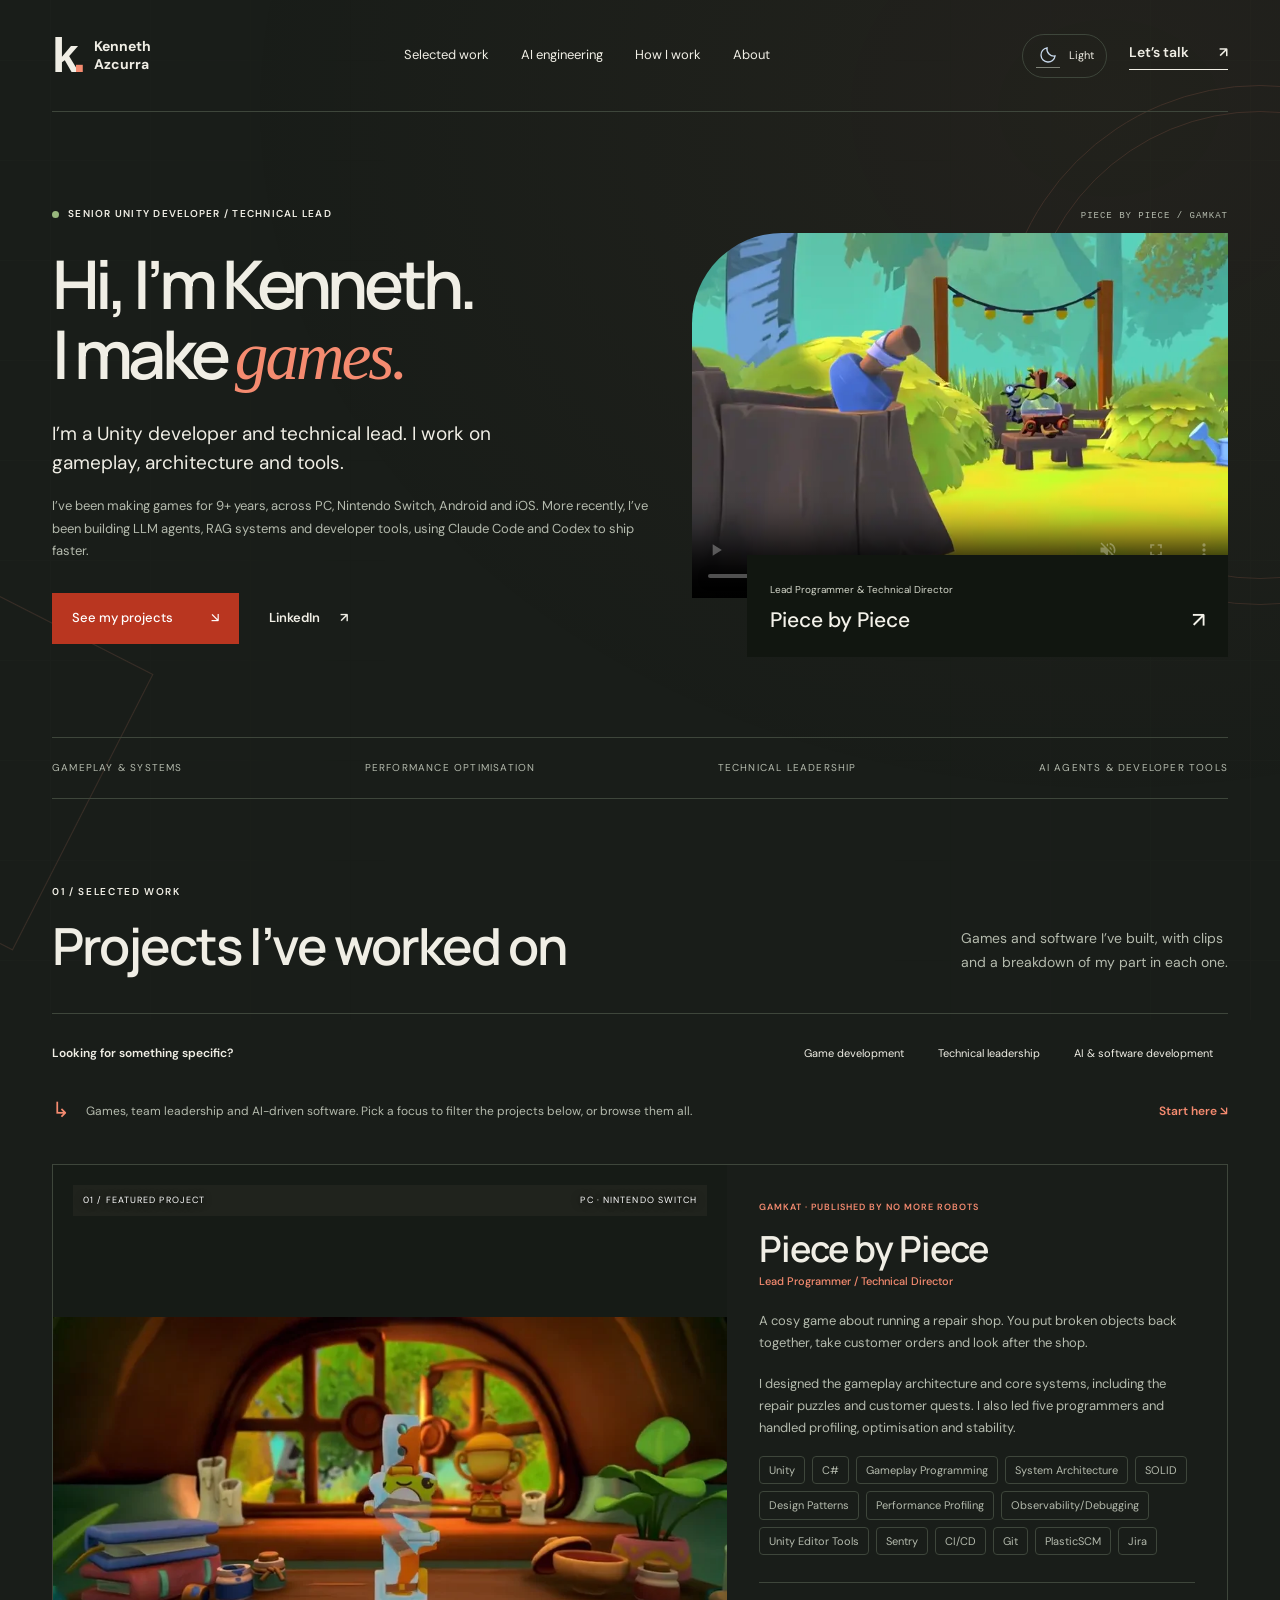
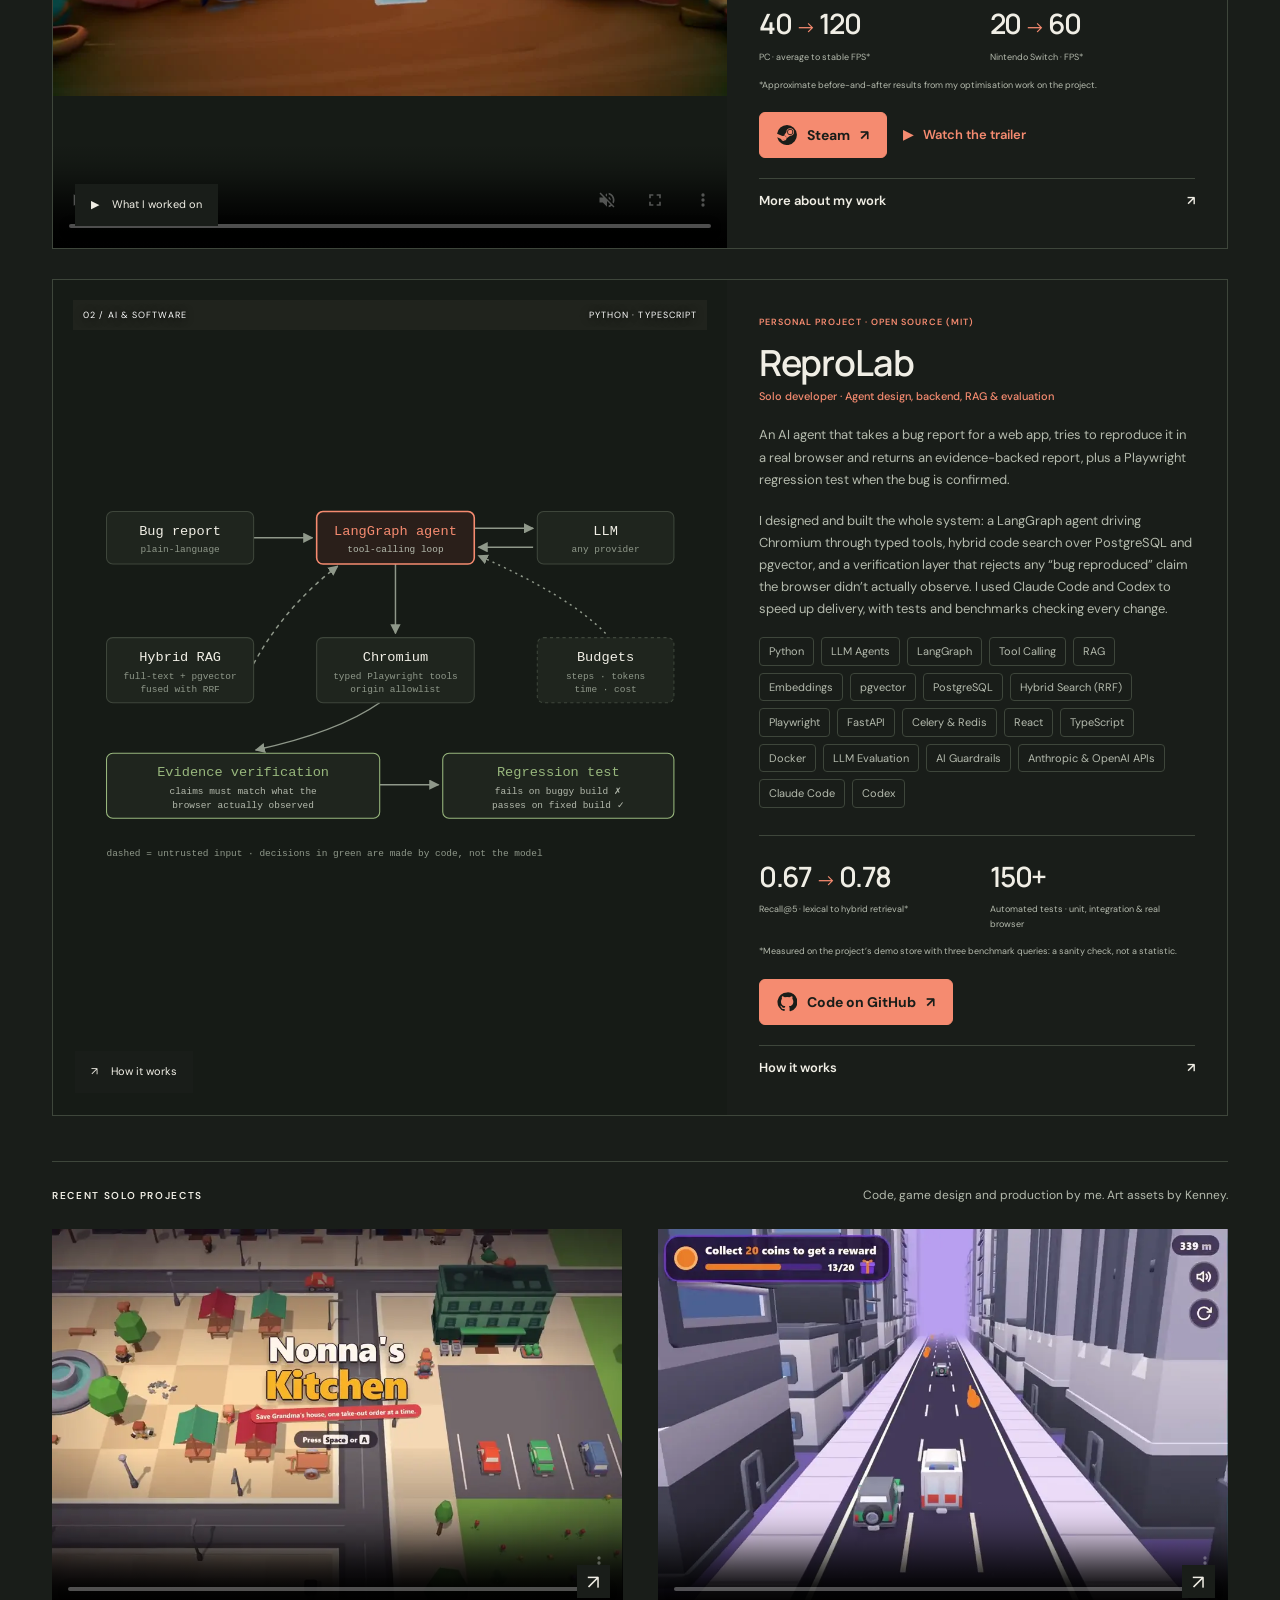
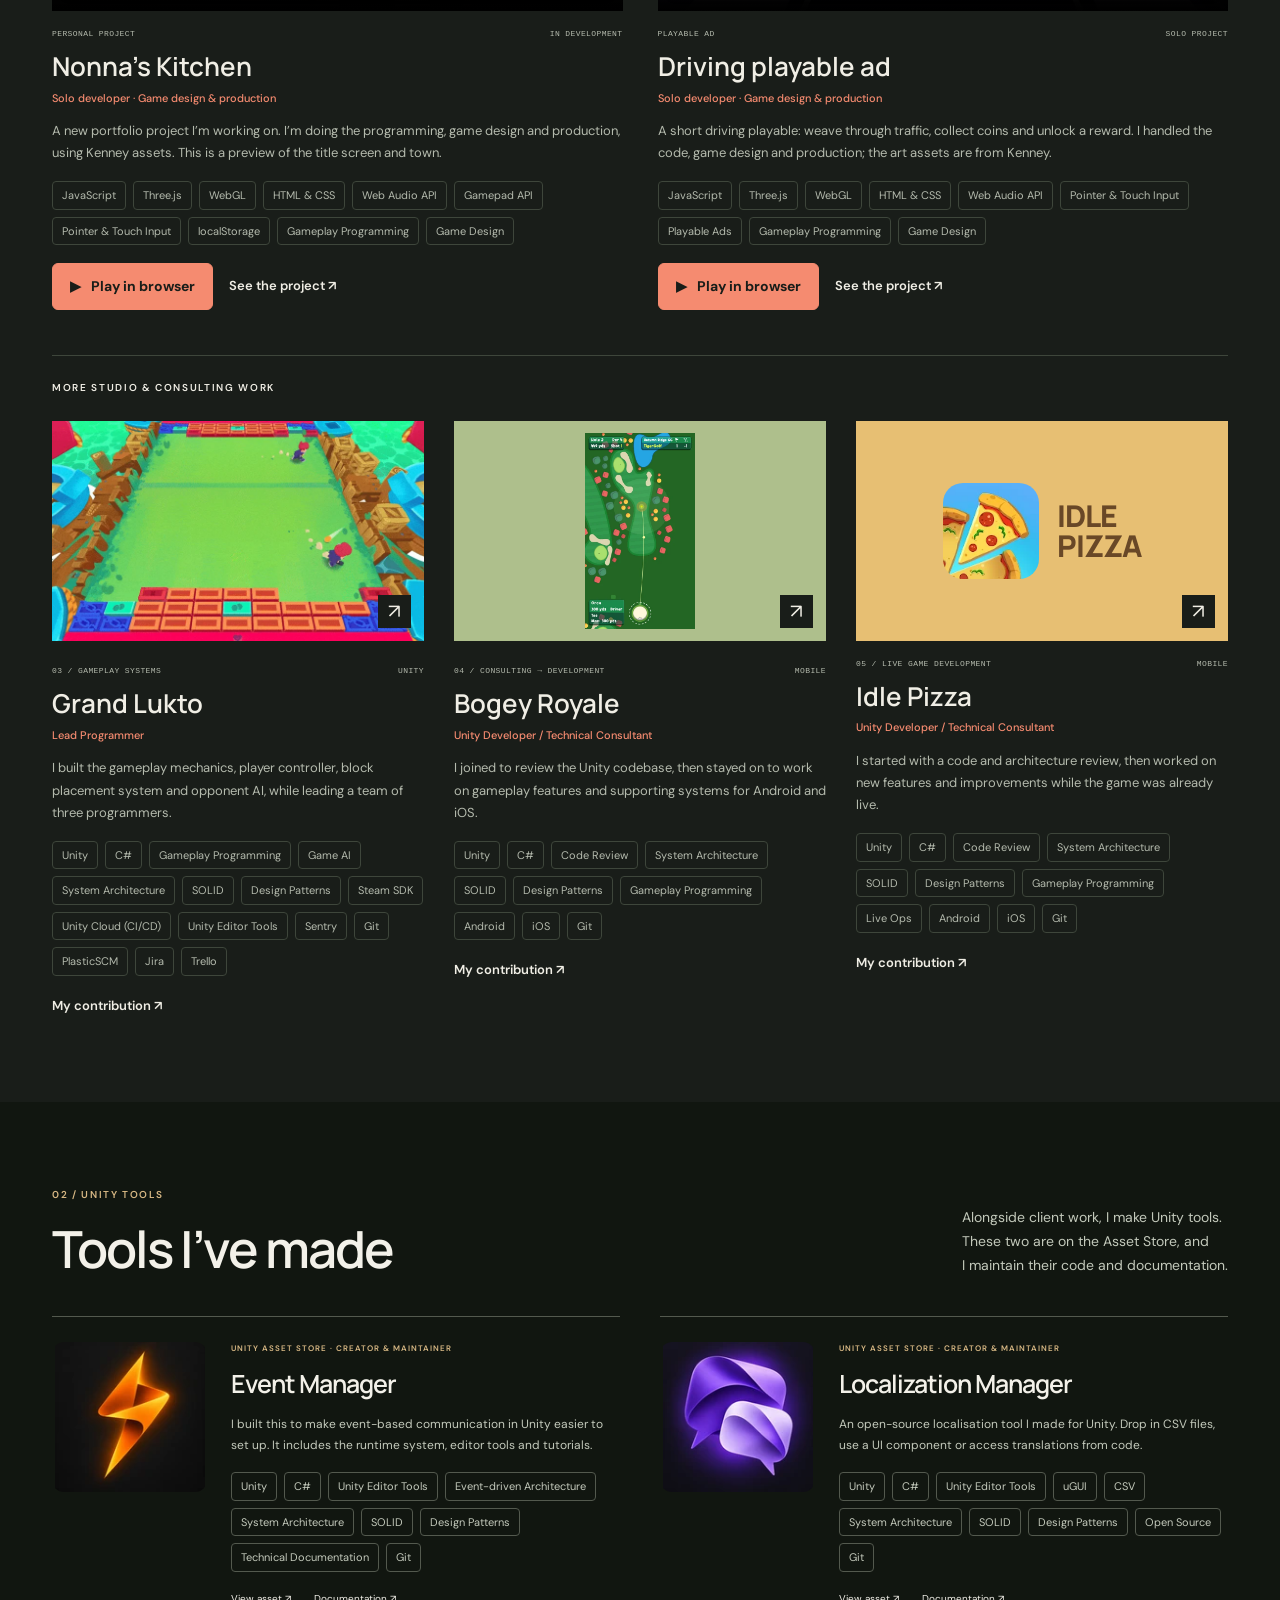
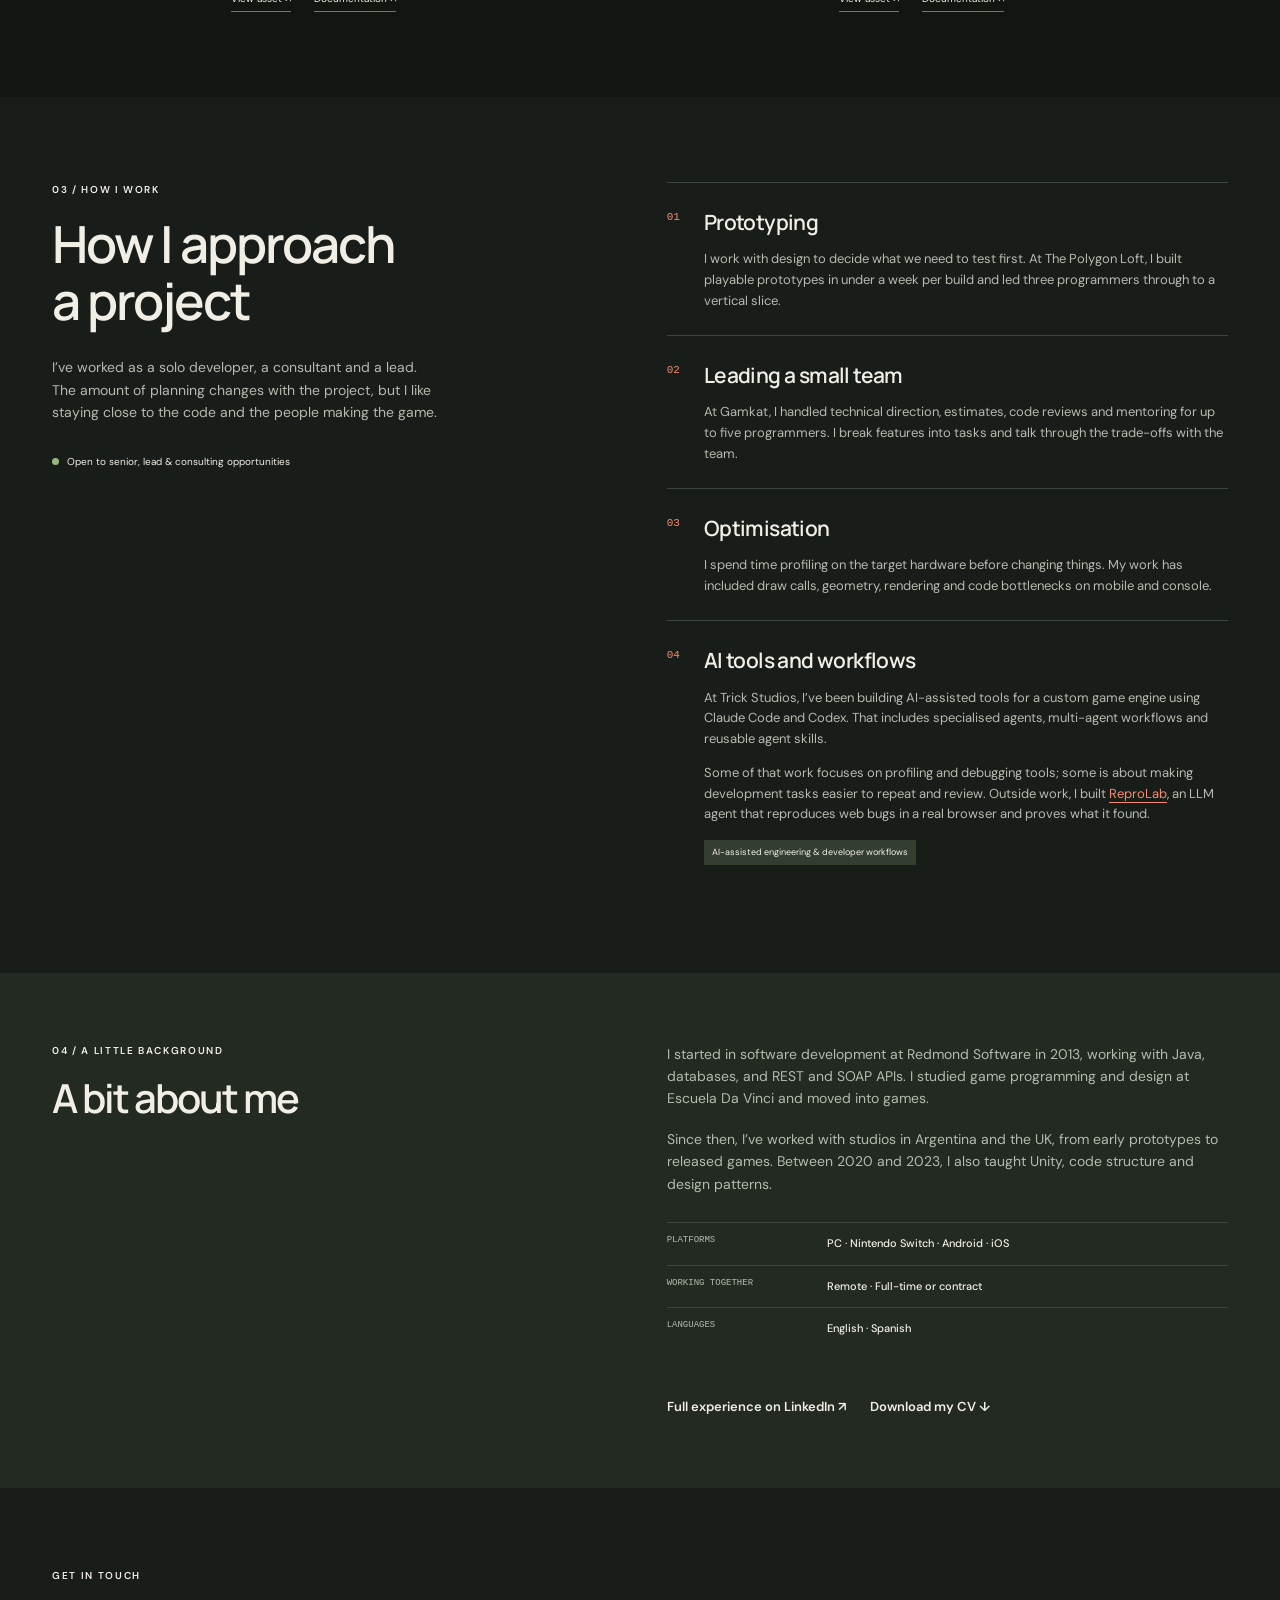
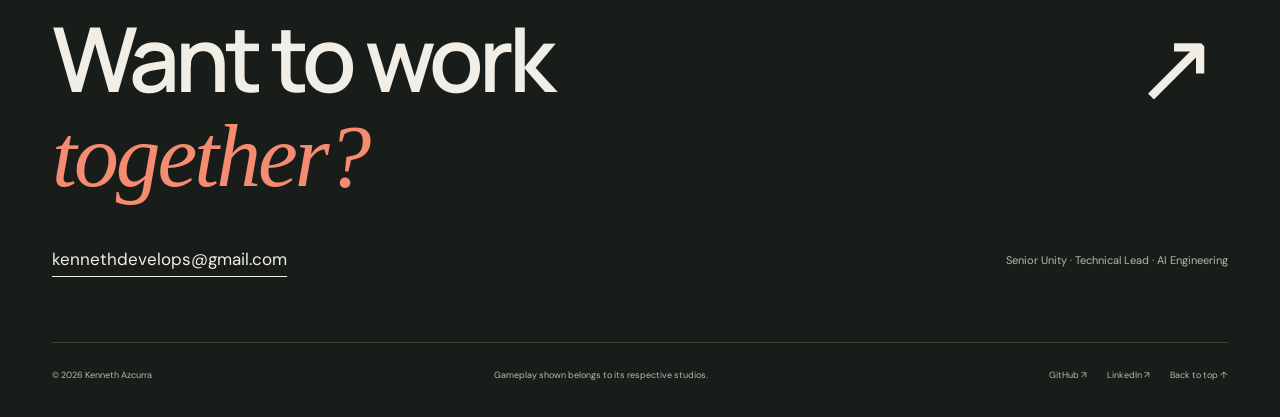
==== commit dac27d67: "Added ReproLab to portfolio" ====
--- a/index.html
+++ b/index.html
@@ -3,7 +3,7 @@
 <head>
   <meta charset="utf-8"><meta name="viewport" content="width=device-width,initial-scale=1">
   <title>Kenneth Azcurra — Senior Unity Developer & Technical Lead</title>
-  <meta name="description" content="Kenneth Azcurra builds games, leads engineering teams and creates developer tools. Explore shipped Unity games, cross-platform optimisation and AI-assisted development.">
+  <meta name="description" content="Kenneth Azcurra builds games, leads engineering teams and builds AI agents and developer tools. Explore shipped Unity games, cross-platform optimisation, LLM agents and RAG systems.">
   <meta name="theme-color" content="#191d19">
   <script src="theme.js"></script>
   <link rel="icon" href="assets/favicon.svg" type="image/svg+xml">
@@ -14,7 +14,7 @@
 <a class="skip" href="#main">Skip to content</a>
 <header class="header wrap">
   <a href="#" class="brand" aria-label="Kenneth Azcurra home"><span class="mark" aria-hidden="true">k<span>.</span></span><span>Kenneth<br>Azcurra</span></a>
-  <nav aria-label="Main navigation"><a href="#work">Selected work</a><a href="#approach">How I work</a><a href="#about">About</a></nav>
+  <nav aria-label="Main navigation"><a href="#work">Selected work</a><a href="#reprolab">AI engineering</a><a href="#approach">How I work</a><a href="#about">About</a></nav>
   <div class="header-actions">
     <button id="theme-toggle" class="theme-toggle" type="button" aria-label="Switch to light theme" title="Switch to light theme">
       <span class="theme-sky" aria-hidden="true">
@@ -32,7 +32,7 @@
     <p class="eyebrow"><span class="status-dot"></span> Senior Unity Developer / Technical Lead</p>
     <h1 id="intro">Hi, I’m Kenneth.<br>I make <em>games.</em></h1>
     <p class="intro">I’m a Unity developer and technical lead. I work on gameplay, architecture and tools.</p>
-    <p class="hero-detail">I’ve been making games for 9+ years, across PC, Nintendo Switch, Android and iOS. More recently, I’ve been building tools and workflows with AI coding agents.</p>
+    <p class="hero-detail">I’ve been making games for 9+ years, across PC, Nintendo Switch, Android and iOS. More recently, I’ve been building LLM agents, RAG systems and developer tools, using Claude Code and Codex to ship faster.</p>
     <div class="hero-actions"><a class="button primary" href="#work">See my projects <span>↘</span></a><a class="text-link" href="https://www.linkedin.com/in/kenneth-azcurra/" target="_blank" rel="noreferrer">LinkedIn <span>↗</span></a></div>
   </div>
   <div class="hero-visual">
@@ -41,21 +41,64 @@
     <a class="hero-project" href="#piece"><span>Lead Programmer & Technical Director</span><strong>Piece by Piece <span>↗</span></strong></a>
   </div>
 </section>
-<div class="credentials wrap"><span>GAMEPLAY & SYSTEMS</span><span>PERFORMANCE OPTIMISATION</span><span>TECHNICAL LEADERSHIP</span><span>TOOLS & AI WORKFLOWS</span></div>
+<div class="credentials wrap"><span>GAMEPLAY & SYSTEMS</span><span>PERFORMANCE OPTIMISATION</span><span>TECHNICAL LEADERSHIP</span><span>AI AGENTS & DEVELOPER TOOLS</span></div>
 
 <section id="work" class="work wrap section">
-  <div class="section-heading"><div><p class="eyebrow">01 / Selected work</p><h2>Games I’ve worked on</h2></div><p>A few of my projects, with gameplay clips<br>and a breakdown of my part in each one.</p></div>
-  <div class="focus-bar"><span class="focus-label">Looking for something specific?</span><div class="focus-buttons" role="group" aria-label="Choose a hiring focus"><button class="active" data-focus="games" aria-pressed="true">Game development</button><button data-focus="lead" aria-pressed="false">Technical leadership</button><button data-focus="tools" aria-pressed="false">AI & developer tools</button></div></div>
-  <div class="focus-note" aria-live="polite"><span class="focus-number" aria-hidden="true">↳</span><p id="focus-copy">Most of my work is in Unity. Piece by Piece and Grand Lukto are good examples of the gameplay and systems I’ve built.</p><a id="focus-link" href="#piece">Start here ↘</a></div>
+  <div class="section-heading"><div><p class="eyebrow">01 / Selected work</p><h2>Projects I’ve worked on</h2></div><p>Games and software I’ve built, with clips <br>and a breakdown of my part in each one.</p></div>
+  <div class="focus-bar"><span class="focus-label">Looking for something specific?</span><div class="focus-buttons" role="group" aria-label="Choose a hiring focus"><button data-focus="games" aria-pressed="false">Game development</button><button data-focus="lead" aria-pressed="false">Technical leadership</button><button data-focus="software" aria-pressed="false">AI & software development</button></div></div>
+  <div class="focus-note" aria-live="polite"><span class="focus-number" aria-hidden="true">↳</span><p id="focus-copy">Games, team leadership and AI-driven software. Pick a focus to filter the projects below, or browse them all.</p><a id="focus-link" href="#piece">Start here ↘</a></div>
 
-  <article class="featured" id="piece">
+  <article class="featured" id="piece" data-tags="games lead">
     <div class="feature-media"><video class="motion-video" data-src="assets/piece-repairs.mp4" poster="assets/piece-repairs.webp" muted loop playsinline preload="none" width="960" height="540" aria-label="Assembling and completing repair puzzles in Piece by Piece"></video><div class="media-label"><span>01 / FEATURED PROJECT</span><span>PC · NINTENDO SWITCH</span></div><button class="play-button" data-case="piece" data-video="true"><span aria-hidden="true">▶</span> What I worked on</button></div>
     <div class="feature-copy"><p class="eyebrow">Gamkat · Published by No More Robots</p><h3>Piece by Piece</h3><p class="role">Lead Programmer / Technical Director</p><p>A cosy game about running a repair shop. You put broken objects back together, take customer orders and look after the shop.</p><p>I designed the gameplay architecture and core systems, including the repair puzzles and customer quests. I also led five programmers and handled profiling, optimisation and stability.</p><ul class="tech-tags" aria-label="Technologies used"><li>Unity</li><li>C#</li><li>Gameplay Programming</li><li>System Architecture</li><li>SOLID</li><li>Design Patterns</li><li>Performance Profiling</li><li>Observability/Debugging</li><li>Unity Editor Tools</li><li>Sentry</li><li>CI/CD</li><li>Git</li><li>PlasticSCM</li><li>Jira</li></ul><div class="metrics"><div><strong>40 <span>→</span> 120</strong><span>PC · average to stable FPS*</span></div><div><strong>20 <span>→</span> 60</strong><span>Nintendo Switch · FPS*</span></div></div><p class="metric-note">*Approximate before-and-after results from my optimisation work on the project.</p><div class="project-actions feature-actions"><a class="game-play-button steam-link" href="https://store.steampowered.com/app/3179050/Piece_by_Piece/" target="_blank" rel="noopener noreferrer"><svg class="steam-icon" viewBox="0 0 24 24" aria-hidden="true" fill="currentColor"><path d="M12 0a12 12 0 0 0-11.9 10.5l6.4 2.7a3.4 3.4 0 0 1 1.9-.6l2.9-4.2v-.1a4.5 4.5 0 1 1 4.5 4.5h-.1l-4.1 3a3.5 3.5 0 0 1-6.8.9L.2 14.8A12 12 0 1 0 12 0Zm-4.4 18.1a2.7 2.7 0 0 0 2-5l-1.3-.5a2.6 2.6 0 0 1 2.8 3.6 2.6 2.6 0 0 1-3.4 1.4 2.6 2.6 0 0 1-1.3-1.1Zm8.2-6.2a3.6 3.6 0 1 0 0-7.2 3.6 3.6 0 0 0 0 7.2Zm0-.9a2.7 2.7 0 1 1 0-5.4 2.7 2.7 0 0 1 0 5.4Z"/></svg>Steam <span aria-hidden="true">↗</span></a><button class="text-link trailer-link" data-trailer type="button"><span aria-hidden="true">▶</span> Watch the trailer</button></div><button class="text-link case-link" data-case="piece">More about my work <span>↗</span></button></div>
   </article>
 
+  <article class="featured" id="reprolab" data-tags="software">
+    <div class="feature-media rl-media">
+      <div class="rl-diagrams"><svg class="rl-diagram rl-wide" viewBox="0 0 600 400" role="img" aria-labelledby="rl-diagram-title rl-diagram-desc">
+        <title id="rl-diagram-title">How ReproLab works</title>
+        <desc id="rl-diagram-desc">A bug report goes to a LangGraph agent that calls an LLM from any provider, searches the code with hybrid retrieval and drives a sandboxed Chromium browser under budgets. Code then verifies the evidence and generates a Playwright regression test that must fail on the buggy build and pass on the fixed build.</desc>
+        <defs><marker id="rl-arrow" viewBox="0 0 10 10" refX="9" refY="5" markerWidth="7" markerHeight="7" orient="auto-start-reverse"><path d="M0 0L10 5L0 10z" fill="#8f988a"/></marker></defs>
+        <g class="rl-edges" fill="none" stroke="#8f988a" stroke-width="1.4" marker-end="url(#rl-arrow)">
+          <path d="M170 55H226"/><path d="M380 46H436"/><path d="M436 64H384"/>
+          <path d="M305 80V146"/><path d="M170 175Q200 120 250 82" stroke-dasharray="4 4"/><path d="M505 146Q470 110 384 72" stroke-dasharray="2 4"/>
+          <path d="M290 212Q250 240 172 257"/><path d="M290 290H346"/>
+        </g>
+        <g font-family="ui-monospace,SFMono-Regular,Menlo,monospace">
+          <rect x="30" y="30" width="140" height="50" rx="6" fill="#1f251e" stroke="#3e463b"/><text x="100" y="52" fill="#f0eee5" font-size="13" text-anchor="middle">Bug report</text><text x="100" y="69" fill="#8f988a" font-size="9" text-anchor="middle">plain-language</text>
+          <rect x="230" y="30" width="150" height="50" rx="6" fill="#2a1f1a" stroke="#f58b70" stroke-width="1.5"/><text x="305" y="52" fill="#f58b70" font-size="13" text-anchor="middle">LangGraph agent</text><text x="305" y="69" fill="#b4baad" font-size="9" text-anchor="middle">tool-calling loop</text>
+          <rect x="440" y="30" width="130" height="50" rx="6" fill="#1f251e" stroke="#3e463b"/><text x="505" y="52" fill="#f0eee5" font-size="13" text-anchor="middle">LLM</text><text x="505" y="69" fill="#8f988a" font-size="9" text-anchor="middle">any provider</text>
+          <rect x="30" y="150" width="140" height="62" rx="6" fill="#1f251e" stroke="#3e463b"/><text x="100" y="172" fill="#f0eee5" font-size="13" text-anchor="middle">Hybrid RAG</text><text x="100" y="189" fill="#8f988a" font-size="9" text-anchor="middle">full-text + pgvector</text><text x="100" y="202" fill="#8f988a" font-size="9" text-anchor="middle">fused with RRF</text>
+          <rect x="230" y="150" width="150" height="62" rx="6" fill="#1f251e" stroke="#3e463b"/><text x="305" y="172" fill="#f0eee5" font-size="13" text-anchor="middle">Chromium</text><text x="305" y="189" fill="#8f988a" font-size="9" text-anchor="middle">typed Playwright tools</text><text x="305" y="202" fill="#8f988a" font-size="9" text-anchor="middle">origin allowlist</text>
+          <rect x="440" y="150" width="130" height="62" rx="6" fill="#1f251e" stroke="#3e463b" stroke-dasharray="3 3"/><text x="505" y="172" fill="#f0eee5" font-size="13" text-anchor="middle">Budgets</text><text x="505" y="189" fill="#8f988a" font-size="9" text-anchor="middle">steps · tokens</text><text x="505" y="202" fill="#8f988a" font-size="9" text-anchor="middle">time · cost</text>
+          <rect x="30" y="260" width="260" height="62" rx="6" fill="#1f251e" stroke="#98b77d"/><text x="160" y="282" fill="#98b77d" font-size="13" text-anchor="middle">Evidence verification</text><text x="160" y="299" fill="#b4baad" font-size="9" text-anchor="middle">claims must match what the</text><text x="160" y="312" fill="#b4baad" font-size="9" text-anchor="middle">browser actually observed</text>
+          <rect x="350" y="260" width="220" height="62" rx="6" fill="#1f251e" stroke="#98b77d"/><text x="460" y="282" fill="#98b77d" font-size="13" text-anchor="middle">Regression test</text><text x="460" y="299" fill="#b4baad" font-size="9" text-anchor="middle">fails on buggy build ✗</text><text x="460" y="312" fill="#b4baad" font-size="9" text-anchor="middle">passes on fixed build ✓</text>
+          <text x="30" y="358" fill="#8f988a" font-size="9">dashed = untrusted input · decisions in green are made by code, not the model</text>
+        </g>
+      </svg>
+      <svg class="rl-diagram rl-narrow" viewBox="-2 -2 324 430" role="img" aria-label="How ReproLab works: a bug report goes to a LangGraph agent under budgets, which uses an LLM, a sandboxed Chromium browser and hybrid code retrieval; code verifies the evidence and generates a regression test that fails on the buggy build and passes on the fixed one.">
+        <defs><marker id="rl-arrow2" viewBox="0 0 10 10" refX="9" refY="5" markerWidth="7" markerHeight="7" orient="auto-start-reverse"><path d="M0 0L10 5L0 10z" fill="#8f988a"/></marker></defs>
+        <g fill="none" stroke="#8f988a" stroke-width="1.4" marker-end="url(#rl-arrow2)"><path d="M160 50V74"/><path d="M95 134L58 160" marker-start="url(#rl-arrow2)"/><path d="M160 134V160"/><path d="M225 134L262 160" stroke-dasharray="4 4" marker-end="none" marker-start="url(#rl-arrow2)"/><path d="M160 220V248"/><path d="M160 308V334"/></g>
+        <g font-family="ui-monospace,SFMono-Regular,Menlo,monospace" text-anchor="middle">
+          <rect x="70" y="8" width="180" height="42" rx="6" fill="#1f251e" stroke="#3e463b"/><text x="160" y="34" fill="#f0eee5" font-size="13">Bug report</text>
+          <rect x="40" y="78" width="240" height="56" rx="6" fill="#2a1f1a" stroke="#f58b70" stroke-width="1.5"/><text x="160" y="101" fill="#f58b70" font-size="13">LangGraph agent</text><text x="160" y="120" fill="#b4baad" font-size="9.5">budgets: steps · tokens · time · cost</text>
+          <rect x="0" y="164" width="100" height="56" rx="6" fill="#1f251e" stroke="#3e463b"/><text x="50" y="188" fill="#f0eee5" font-size="12">LLM</text><text x="50" y="205" fill="#8f988a" font-size="9.5">any provider</text>
+          <rect x="110" y="164" width="100" height="56" rx="6" fill="#1f251e" stroke="#3e463b"/><text x="160" y="188" fill="#f0eee5" font-size="12">Chromium</text><text x="160" y="205" fill="#8f988a" font-size="9.5">allowlisted</text>
+          <rect x="220" y="164" width="100" height="56" rx="6" fill="#1f251e" stroke="#3e463b" stroke-dasharray="4 4"/><text x="270" y="188" fill="#f0eee5" font-size="12">Hybrid RAG</text><text x="270" y="205" fill="#8f988a" font-size="9.5">FTS + pgvector</text>
+          <rect x="20" y="252" width="280" height="56" rx="6" fill="#1f251e" stroke="#98b77d"/><text x="160" y="276" fill="#98b77d" font-size="13">Evidence verification</text><text x="160" y="295" fill="#b4baad" font-size="9.5">claims must match what the browser saw</text>
+          <rect x="20" y="338" width="280" height="56" rx="6" fill="#1f251e" stroke="#98b77d"/><text x="160" y="362" fill="#98b77d" font-size="13">Regression test</text><text x="160" y="381" fill="#b4baad" font-size="9.5">fails on buggy ✗ · passes on fixed ✓</text>
+          <text x="160" y="422" fill="#8f988a" font-size="9">green = decided by code, not the model</text>
+        </g>
+      </svg></div>
+      <div class="media-label"><span>02 / AI & SOFTWARE</span><span>PYTHON · TYPESCRIPT</span></div>
+      <button class="play-button" data-case="reprolab"><span aria-hidden="true">↗</span> How it works</button>
+    </div>
+    <div class="feature-copy"><p class="eyebrow">Personal project · Open source (MIT)</p><h3>ReproLab</h3><p class="role">Solo developer · Agent design, backend, RAG & evaluation</p><p>An AI agent that takes a bug report for a web app, tries to reproduce it in a real browser and returns an evidence-backed report, plus a Playwright regression test when the bug is confirmed.</p><p>I designed and built the whole system: a LangGraph agent driving Chromium through typed tools, hybrid code search over PostgreSQL and pgvector, and a verification layer that rejects any “bug reproduced” claim the browser didn’t actually observe. I used Claude Code and Codex to speed up delivery, with tests and benchmarks checking every change.</p><ul class="tech-tags" aria-label="Technologies used"><li>Python</li><li>LLM Agents</li><li>LangGraph</li><li>Tool Calling</li><li>RAG</li><li>Embeddings</li><li>pgvector</li><li>PostgreSQL</li><li>Hybrid Search (RRF)</li><li>Playwright</li><li>FastAPI</li><li>Celery & Redis</li><li>React</li><li>TypeScript</li><li>Docker</li><li>LLM Evaluation</li><li>AI Guardrails</li><li>Anthropic & OpenAI APIs</li><li>Claude Code</li><li>Codex</li></ul><div class="metrics"><div><strong>0.67 <span>→</span> 0.78</strong><span>Recall@5 · lexical to hybrid retrieval*</span></div><div><strong>150+</strong><span>Automated tests · unit, integration & real browser</span></div></div><p class="metric-note">*Measured on the project’s demo store with three benchmark queries: a sanity check, not a statistic.</p><div class="project-actions feature-actions"><a class="game-play-button" href="https://github.com/kennethdevelops/ReproLab" target="_blank" rel="noopener noreferrer"><svg class="steam-icon" viewBox="0 0 24 24" aria-hidden="true" fill="currentColor"><path d="M12 .5a11.5 11.5 0 0 0-3.6 22.4c.6.1.8-.2.8-.6v-2c-3.2.7-3.9-1.5-3.9-1.5-.5-1.3-1.3-1.7-1.3-1.7-1-.7.1-.7.1-.7 1.2.1 1.8 1.2 1.8 1.2 1 1.8 2.8 1.3 3.5 1 .1-.8.4-1.3.7-1.6-2.6-.3-5.3-1.3-5.3-5.7 0-1.3.5-2.3 1.2-3.1-.1-.3-.5-1.5.1-3.1 0 0 1-.3 3.2 1.2a11 11 0 0 1 5.8 0c2.2-1.5 3.2-1.2 3.2-1.2.6 1.6.2 2.8.1 3.1.7.8 1.2 1.9 1.2 3.1 0 4.4-2.7 5.4-5.3 5.7.4.4.8 1.1.8 2.2v3.3c0 .3.2.7.8.6A11.5 11.5 0 0 0 12 .5Z"/></svg>Code on GitHub <span aria-hidden="true">↗</span></a></div><button class="text-link case-link" data-case="reprolab">How it works <span>↗</span></button></div>
+  </article>
+
   <div class="recent-heading"><p class="eyebrow">Recent solo projects</p><p>Code, game design and production by me. Art assets by Kenney.</p></div>
   <div class="project-grid recent-projects">
-    <article class="project">
+    <article class="project" data-tags="games">
       <div class="project-image solo-video"><video class="motion-video" data-src="assets/nonnas-kitchen.mp4" poster="assets/nonnas-kitchen.webp" muted loop playsinline preload="none" width="960" height="644" aria-label="Nonna’s Kitchen title screen and animated town preview"></video><button class="image-arrow" data-case="nonna" aria-label="Read about Nonna’s Kitchen">↗</button></div>
       <div class="project-meta"><span>PERSONAL PROJECT</span><span>IN DEVELOPMENT</span></div>
       <h3><button data-case="nonna">Nonna’s Kitchen</button></h3>
@@ -64,7 +107,7 @@
       <ul class="tech-tags" aria-label="Technologies used"><li>JavaScript</li><li>Three.js</li><li>WebGL</li><li>HTML & CSS</li><li>Web Audio API</li><li>Gamepad API</li><li>Pointer & Touch Input</li><li>localStorage</li><li>Gameplay Programming</li><li>Game Design</li></ul>
       <div class="project-actions"><button class="game-play-button" data-game="nonna"><span aria-hidden="true">▶</span> Play in browser</button><button class="text-link" data-case="nonna">See the project ↗</button></div>
     </article>
-    <article class="project">
+    <article class="project" data-tags="games">
       <div class="project-image solo-video"><video class="motion-video" data-src="assets/driving-playable.mp4" poster="assets/driving-playable.webp" muted loop playsinline preload="none" width="960" height="644" aria-label="Driving playable ad: collecting coins, avoiding traffic and unlocking a reward"></video><button class="image-arrow" data-case="playable" aria-label="Read about the driving playable ad">↗</button></div>
       <div class="project-meta"><span>PLAYABLE AD</span><span>SOLO PROJECT</span></div>
       <h3><button data-case="playable">Driving playable ad</button></h3>
@@ -76,9 +119,9 @@
   </div>
   <div class="recent-heading other-heading"><p class="eyebrow">More studio & consulting work</p></div>
   <div class="project-grid">
-    <article class="project"><button class="project-image" data-case="grand" aria-label="Read about Grand Lukto"><img class="motion-image" src="assets/grand-lukto.webp" data-gif="assets/grand-lukto.gif" data-still="assets/grand-lukto.webp" alt="Animated Grand Lukto gameplay showing the arena and block placement" width="800" height="450" loading="lazy"><span class="image-arrow">↗</span></button><div class="project-meta"><span>02 / GAMEPLAY SYSTEMS</span><span>UNITY</span></div><h3><button data-case="grand">Grand Lukto</button></h3><p class="role">Lead Programmer</p><p>I built the gameplay mechanics, player controller, block placement system and opponent AI, while leading a team of three programmers.</p><ul class="tech-tags" aria-label="Technologies used"><li>Unity</li><li>C#</li><li>Gameplay Programming</li><li>Game AI</li><li>System Architecture</li><li>SOLID</li><li>Design Patterns</li><li>Steam SDK</li><li>Unity Cloud (CI/CD)</li><li>Unity Editor Tools</li><li>Sentry</li><li>Git</li><li>PlasticSCM</li><li>Jira</li><li>Trello</li></ul><button class="text-link" data-case="grand">My contribution ↗</button></article>
-    <article class="project"><button class="project-image mobile-image" data-case="boogey" aria-label="Read about Bogey Royale"><img src="assets/boogey.webp" alt="Gameplay from the mobile golf game Bogey Royale" loading="lazy"><span class="image-arrow">↗</span></button><div class="project-meta"><span>03 / CONSULTING → DEVELOPMENT</span><span>MOBILE</span></div><h3><button data-case="boogey">Bogey Royale</button></h3><p class="role">Unity Developer / Technical Consultant</p><p>I joined to review the Unity codebase, then stayed on to work on gameplay features and supporting systems for Android and iOS.</p><ul class="tech-tags" aria-label="Technologies used"><li>Unity</li><li>C#</li><li>Code Review</li><li>System Architecture</li><li>SOLID</li><li>Design Patterns</li><li>Gameplay Programming</li><li>Android</li><li>iOS</li><li>Git</li></ul><button class="text-link" data-case="boogey">My contribution ↗</button></article>
-    <article class="project"><button class="project-image mobile-image pizza" data-case="pizza" aria-label="Read about Idle Pizza"><img src="assets/pizza.webp" alt="Idle Pizza – Restaurant Tycoon app artwork" loading="lazy"><span class="image-arrow">↗</span></button><div class="project-meta"><span>04 / LIVE GAME DEVELOPMENT</span><span>MOBILE</span></div><h3><button data-case="pizza">Idle Pizza</button></h3><p class="role">Unity Developer / Technical Consultant</p><p>I started with a code and architecture review, then worked on new features and improvements while the game was already live.</p><ul class="tech-tags" aria-label="Technologies used"><li>Unity</li><li>C#</li><li>Code Review</li><li>System Architecture</li><li>SOLID</li><li>Design Patterns</li><li>Gameplay Programming</li><li>Live Ops</li><li>Android</li><li>iOS</li><li>Git</li></ul><button class="text-link" data-case="pizza">My contribution ↗</button></article>
+    <article class="project" data-tags="games lead"><button class="project-image" data-case="grand" aria-label="Read about Grand Lukto"><img class="motion-image" src="assets/grand-lukto.webp" data-gif="assets/grand-lukto.gif" data-still="assets/grand-lukto.webp" alt="Animated Grand Lukto gameplay showing the arena and block placement" width="800" height="450" loading="lazy"><span class="image-arrow">↗</span></button><div class="project-meta"><span>03 / GAMEPLAY SYSTEMS</span><span>UNITY</span></div><h3><button data-case="grand">Grand Lukto</button></h3><p class="role">Lead Programmer</p><p>I built the gameplay mechanics, player controller, block placement system and opponent AI, while leading a team of three programmers.</p><ul class="tech-tags" aria-label="Technologies used"><li>Unity</li><li>C#</li><li>Gameplay Programming</li><li>Game AI</li><li>System Architecture</li><li>SOLID</li><li>Design Patterns</li><li>Steam SDK</li><li>Unity Cloud (CI/CD)</li><li>Unity Editor Tools</li><li>Sentry</li><li>Git</li><li>PlasticSCM</li><li>Jira</li><li>Trello</li></ul><button class="text-link" data-case="grand">My contribution ↗</button></article>
+    <article class="project" data-tags="games"><button class="project-image mobile-image" data-case="boogey" aria-label="Read about Bogey Royale"><img src="assets/boogey.webp" alt="Gameplay from the mobile golf game Bogey Royale" loading="lazy"><span class="image-arrow">↗</span></button><div class="project-meta"><span>04 / CONSULTING → DEVELOPMENT</span><span>MOBILE</span></div><h3><button data-case="boogey">Bogey Royale</button></h3><p class="role">Unity Developer / Technical Consultant</p><p>I joined to review the Unity codebase, then stayed on to work on gameplay features and supporting systems for Android and iOS.</p><ul class="tech-tags" aria-label="Technologies used"><li>Unity</li><li>C#</li><li>Code Review</li><li>System Architecture</li><li>SOLID</li><li>Design Patterns</li><li>Gameplay Programming</li><li>Android</li><li>iOS</li><li>Git</li></ul><button class="text-link" data-case="boogey">My contribution ↗</button></article>
+    <article class="project" data-tags="games"><button class="project-image mobile-image pizza" data-case="pizza" aria-label="Read about Idle Pizza"><img src="assets/pizza.webp" alt="Idle Pizza – Restaurant Tycoon app artwork" loading="lazy"><span class="image-arrow">↗</span></button><div class="project-meta"><span>05 / LIVE GAME DEVELOPMENT</span><span>MOBILE</span></div><h3><button data-case="pizza">Idle Pizza</button></h3><p class="role">Unity Developer / Technical Consultant</p><p>I started with a code and architecture review, then worked on new features and improvements while the game was already live.</p><ul class="tech-tags" aria-label="Technologies used"><li>Unity</li><li>C#</li><li>Code Review</li><li>System Architecture</li><li>SOLID</li><li>Design Patterns</li><li>Gameplay Programming</li><li>Live Ops</li><li>Android</li><li>iOS</li><li>Git</li></ul><button class="text-link" data-case="pizza">My contribution ↗</button></article>
   </div>
 </section>
 
@@ -91,12 +134,12 @@
 <article><span>01</span><div><h3>Prototyping</h3><p>I work with design to decide what we need to test first. At The Polygon Loft, I built playable prototypes in under a week per build and led three programmers through to a vertical slice.</p></div></article>
 <article><span>02</span><div><h3>Leading a small team</h3><p>At Gamkat, I handled technical direction, estimates, code reviews and mentoring for up to five programmers. I break features into tasks and talk through the trade-offs with the team.</p></div></article>
 <article><span>03</span><div><h3>Optimisation</h3><p>I spend time profiling on the target hardware before changing things. My work has included draw calls, geometry, rendering and code bottlenecks on mobile and console.</p></div></article>
-<article class="ai-principle" id="ai"><span>04</span><div><h3>AI tools and workflows</h3><p>At Trick Studios, I’ve been building AI-assisted tools for a custom game engine using Claude Code and Codex. That includes specialised agents, multi-agent workflows and reusable agent skills.</p><p class="ai-detail">Some of that work focuses on profiling and debugging tools; some is about making development tasks easier to repeat and review. I also use coding agents in my own projects.</p><span class="mini-tag">AI-assisted engineering & developer workflows</span></div></article>
+<article class="ai-principle" id="ai"><span>04</span><div><h3>AI tools and workflows</h3><p>At Trick Studios, I’ve been building AI-assisted tools for a custom game engine using Claude Code and Codex. That includes specialised agents, multi-agent workflows and reusable agent skills.</p><p class="ai-detail">Some of that work focuses on profiling and debugging tools; some is about making development tasks easier to repeat and review. Outside work, I built <a class="inline-link" href="#reprolab">ReproLab</a>, an LLM agent that reproduces web bugs in a real browser and proves what it found.</p><span class="mini-tag">AI-assisted engineering & developer workflows</span></div></article>
 </div></section>
 
 <section id="about" class="about-section"><div class="wrap about-grid"><div><p class="eyebrow">04 / A little background</p><h2>A bit about me</h2></div><div><p>I started in software development at Redmond Software in 2013, working with Java, databases, and REST and SOAP APIs. I studied game programming and design at Escuela Da Vinci and moved into games.</p><p>Since then, I’ve worked with studios in Argentina and the UK, from early prototypes to released games. Between 2020 and 2023, I also taught Unity, code structure and design patterns.</p><div class="about-facts"><div><span>PLATFORMS</span><strong>PC · Nintendo Switch · Android · iOS</strong></div><div><span>WORKING TOGETHER</span><strong>Remote · Full-time or contract</strong></div><div><span>LANGUAGES</span><strong>English · Spanish</strong></div></div><a class="text-link" href="https://www.linkedin.com/in/kenneth-azcurra/" target="_blank" rel="noreferrer">Full experience on LinkedIn ↗</a><a class="text-link cv-link" href="assets/kenneth-azcurra-cv.pdf" download>Download my CV ↓</a></div></div></section>
 
-<section id="contact" class="contact-section wrap"><p class="eyebrow">Get in touch</p><a class="contact-headline" href="mailto:kennethdevelops@gmail.com">Want to work<br><em>together?</em><span aria-hidden="true">↗</span></a><div class="contact-bottom"><a href="mailto:kennethdevelops@gmail.com">kennethdevelops@gmail.com</a><span>Senior Unity · Technical Lead · Developer Tools</span></div></section>
+<section id="contact" class="contact-section wrap"><p class="eyebrow">Get in touch</p><a class="contact-headline" href="mailto:kennethdevelops@gmail.com">Want to work<br><em>together?</em><span aria-hidden="true">↗</span></a><div class="contact-bottom"><a href="mailto:kennethdevelops@gmail.com">kennethdevelops@gmail.com</a><span>Senior Unity · Technical Lead · AI Engineering</span></div></section>
 </main>
 <footer class="wrap footer"><span>© <span id="year">2026</span> Kenneth Azcurra</span><span>Gameplay shown belongs to its respective studios.</span><div><a href="https://github.com/kennethdevelops" target="_blank" rel="noreferrer">GitHub ↗</a><a href="https://www.linkedin.com/in/kenneth-azcurra/" target="_blank" rel="noreferrer">LinkedIn ↗</a><a href="#">Back to top ↑</a></div></footer>
 <template id="piece-clips">
--- a/style.css
+++ b/style.css
@@ -96,3 +96,9 @@
 @media(prefers-reduced-motion:reduce){.game-play-button{transition:none}.game-play-button:hover{transform:none}}
 
 .tech-tags{display:flex;flex-wrap:wrap;gap:7px;list-style:none;padding:0;margin:17px 0 0}.tech-tags li,dialog .tech-tags li{font:11px/1.5 'DM Sans',Arial,sans-serif;letter-spacing:0;padding:5px 9px;border:1px solid var(--line);border-radius:4px;color:var(--muted);margin:0;max-width:100%;overflow-wrap:anywhere}.feature-actions{margin:16px 0 20px}.feature-actions .trailer-link{margin:0}.steam-icon{width:20px;height:20px;flex-shrink:0;display:block}.steam-link:hover{color:var(--paper)}
+
+/* ReproLab / AI engineering */
+.rl-media{background:#161b16;min-height:0;display:flex;align-items:center;padding:66px 22px 80px}.rl-diagram{width:100%;height:auto;display:block}.feature-copy code,dialog code{font:12px ui-monospace,SFMono-Regular,Menlo,monospace;background:var(--tag);padding:1px 5px;border-radius:3px}.inline-link{color:var(--accent);border-bottom:1px solid}.case-diagram{background:#161b16;padding:22px;margin-block:24px;border-radius:4px}dialog .case-intro{font-size:15px;color:var(--ink)}dialog li strong{color:var(--ink);font-weight:600}
+@media(max-width:780px){.rl-media{padding:58px 14px 74px}}
+.rl-diagrams{width:100%}.rl-narrow{display:none}@media(max-width:600px){.rl-wide{display:none}.rl-narrow{display:block;max-width:340px;margin-inline:auto}.case-diagram{padding:14px}}
+#work [data-tags][hidden],#work .project-grid[hidden],#work .recent-heading[hidden]{display:none!important}.featured+.featured{margin-top:30px}
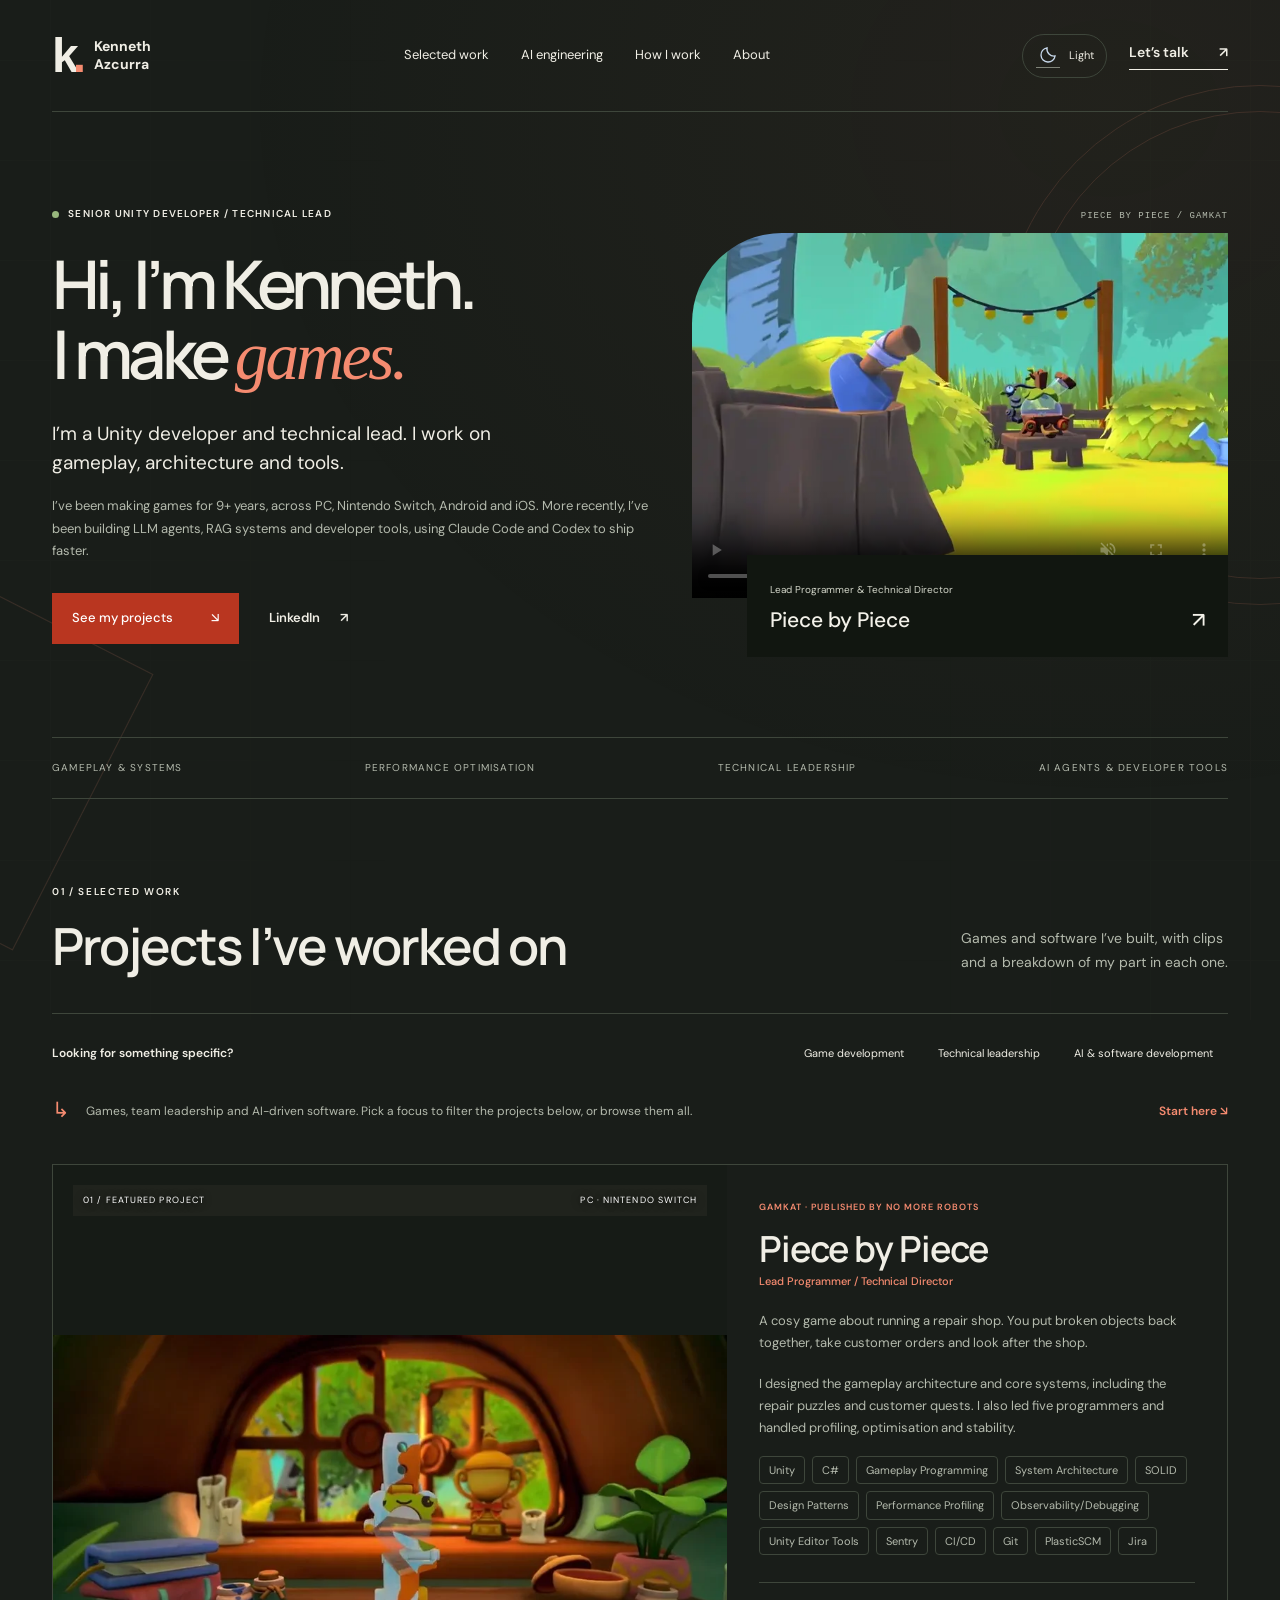
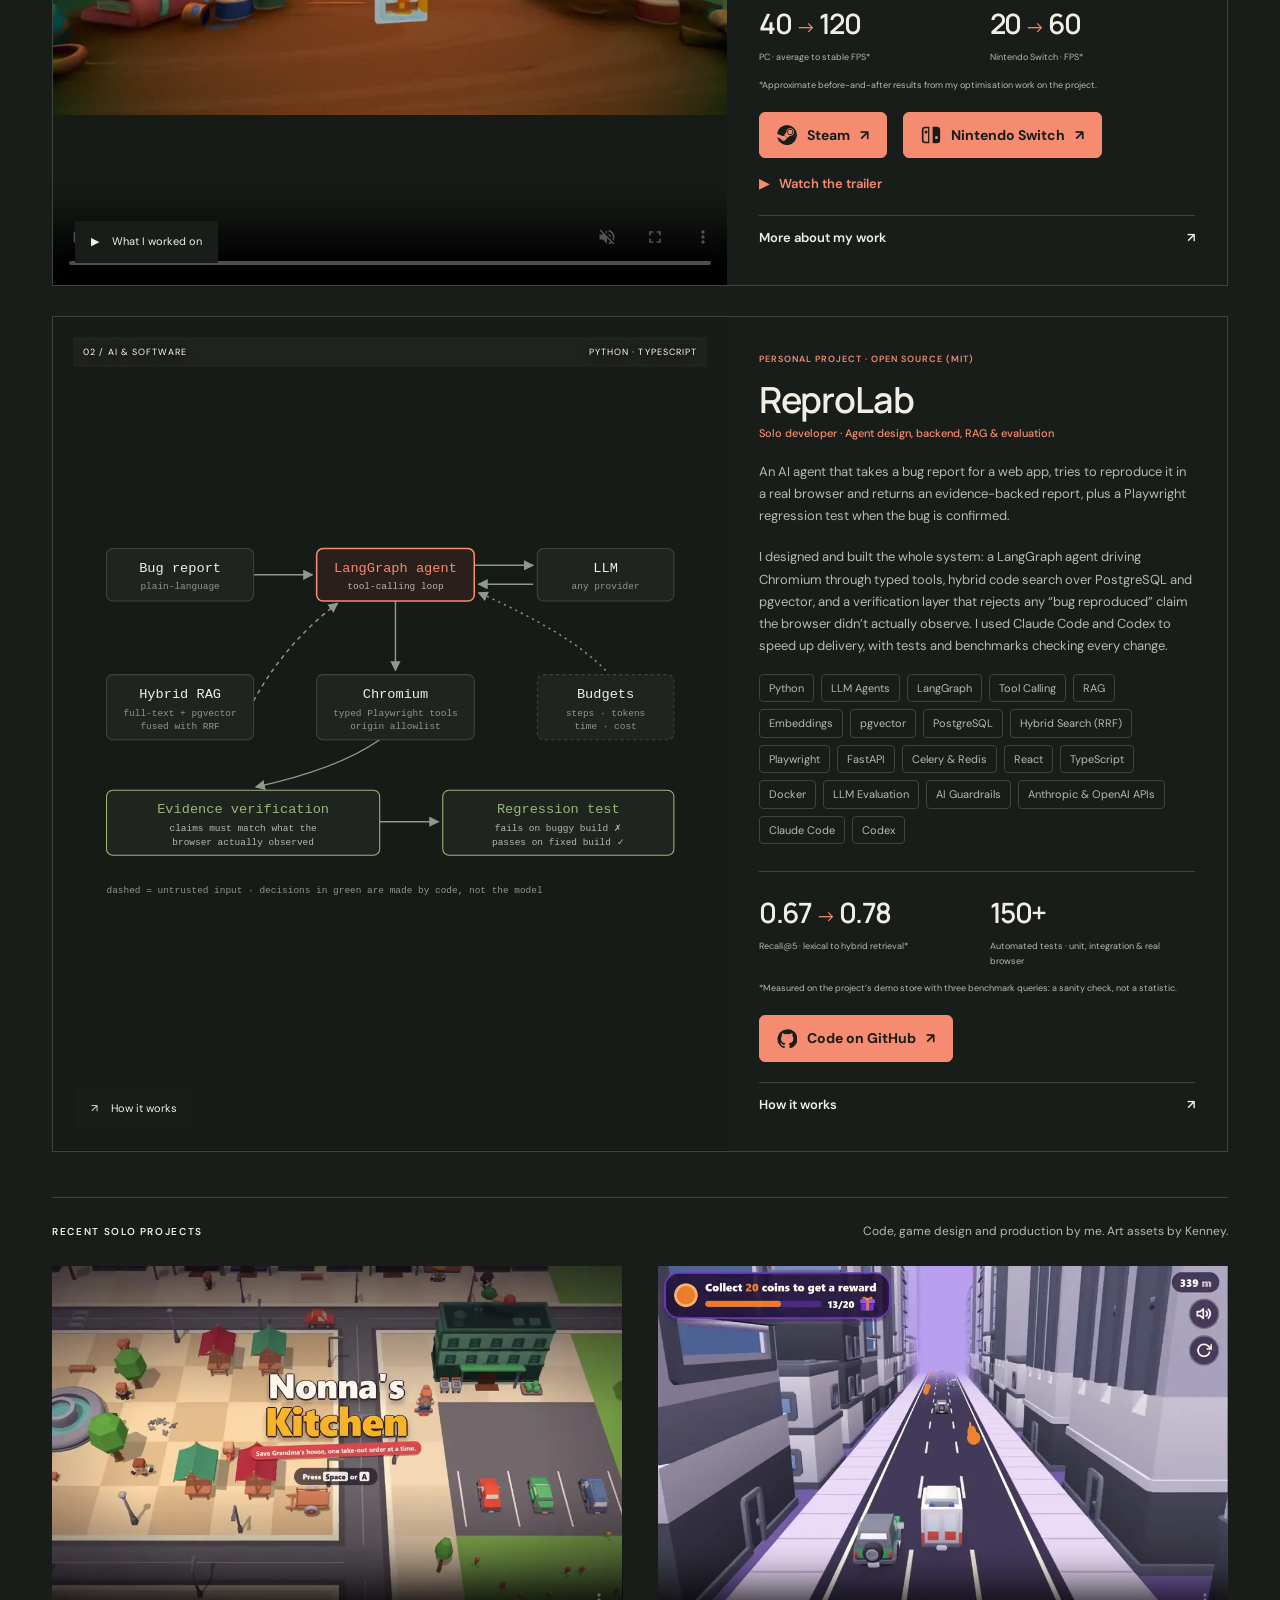
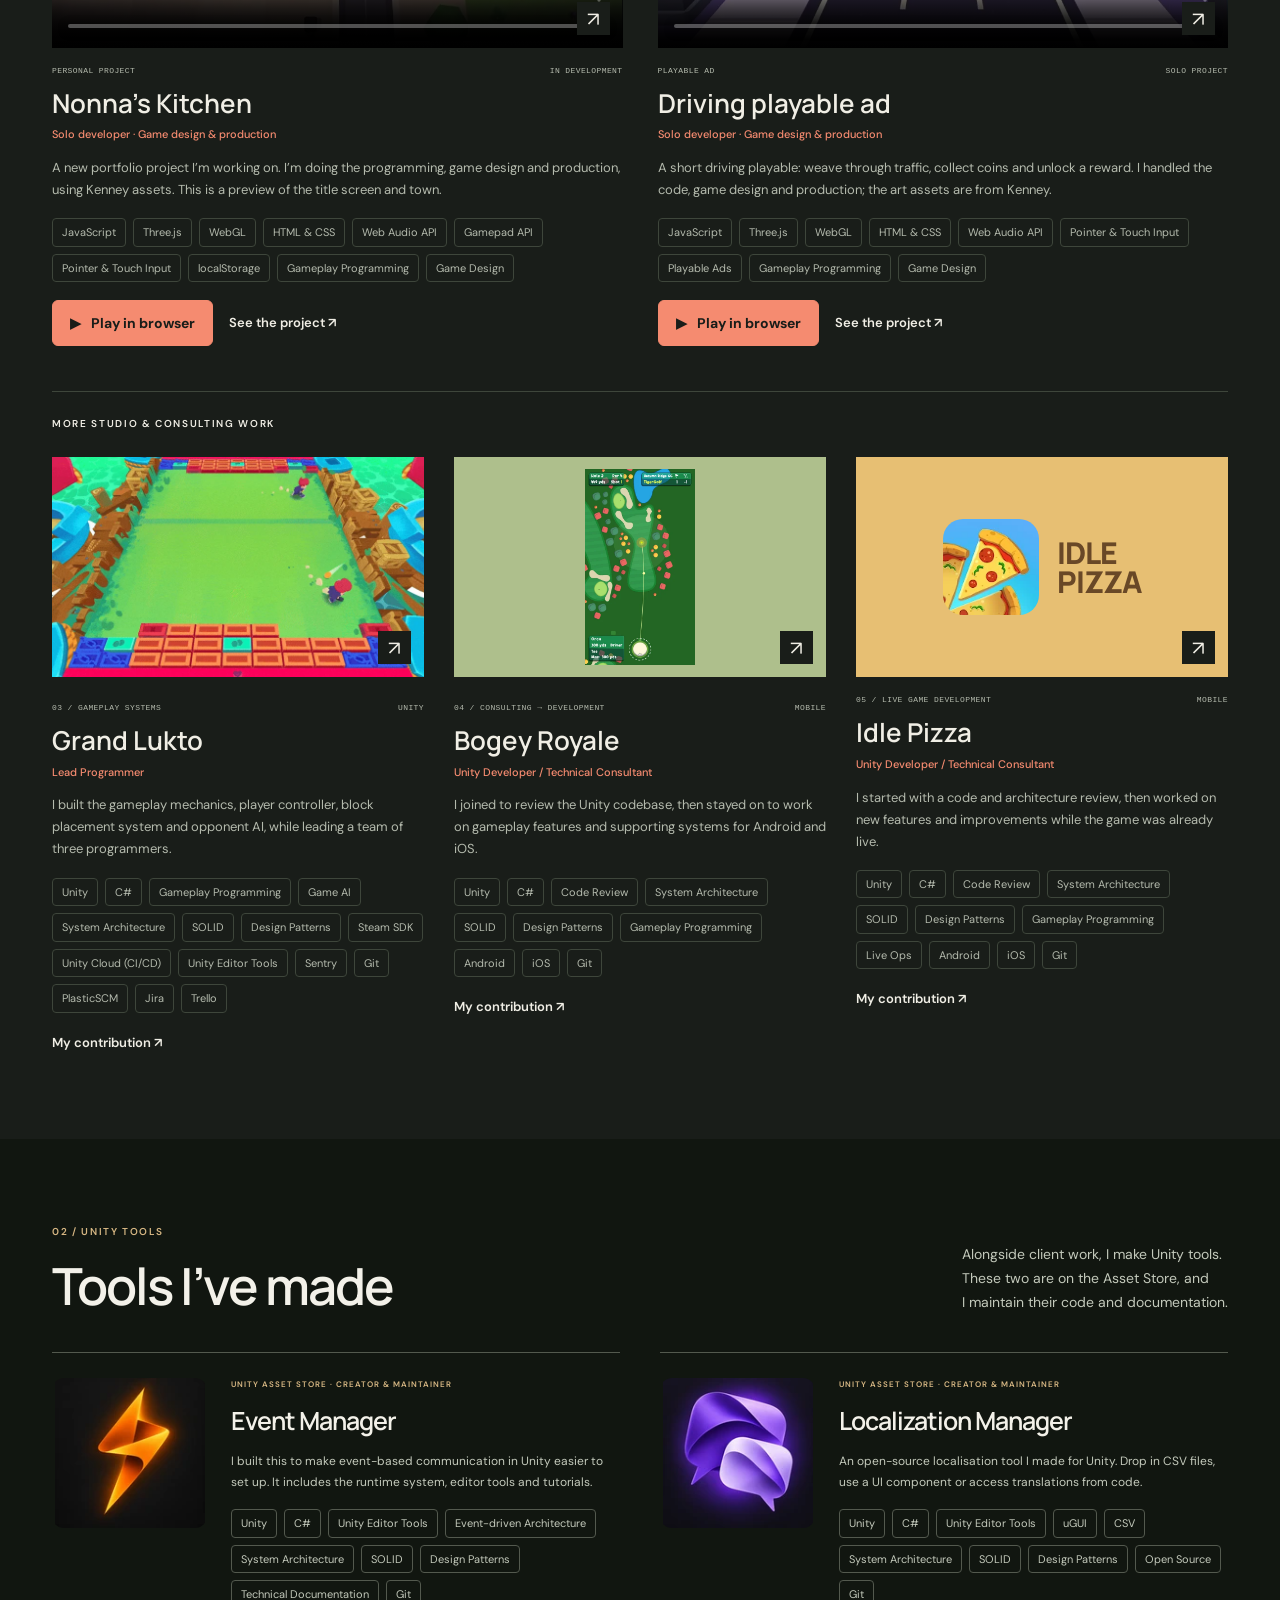
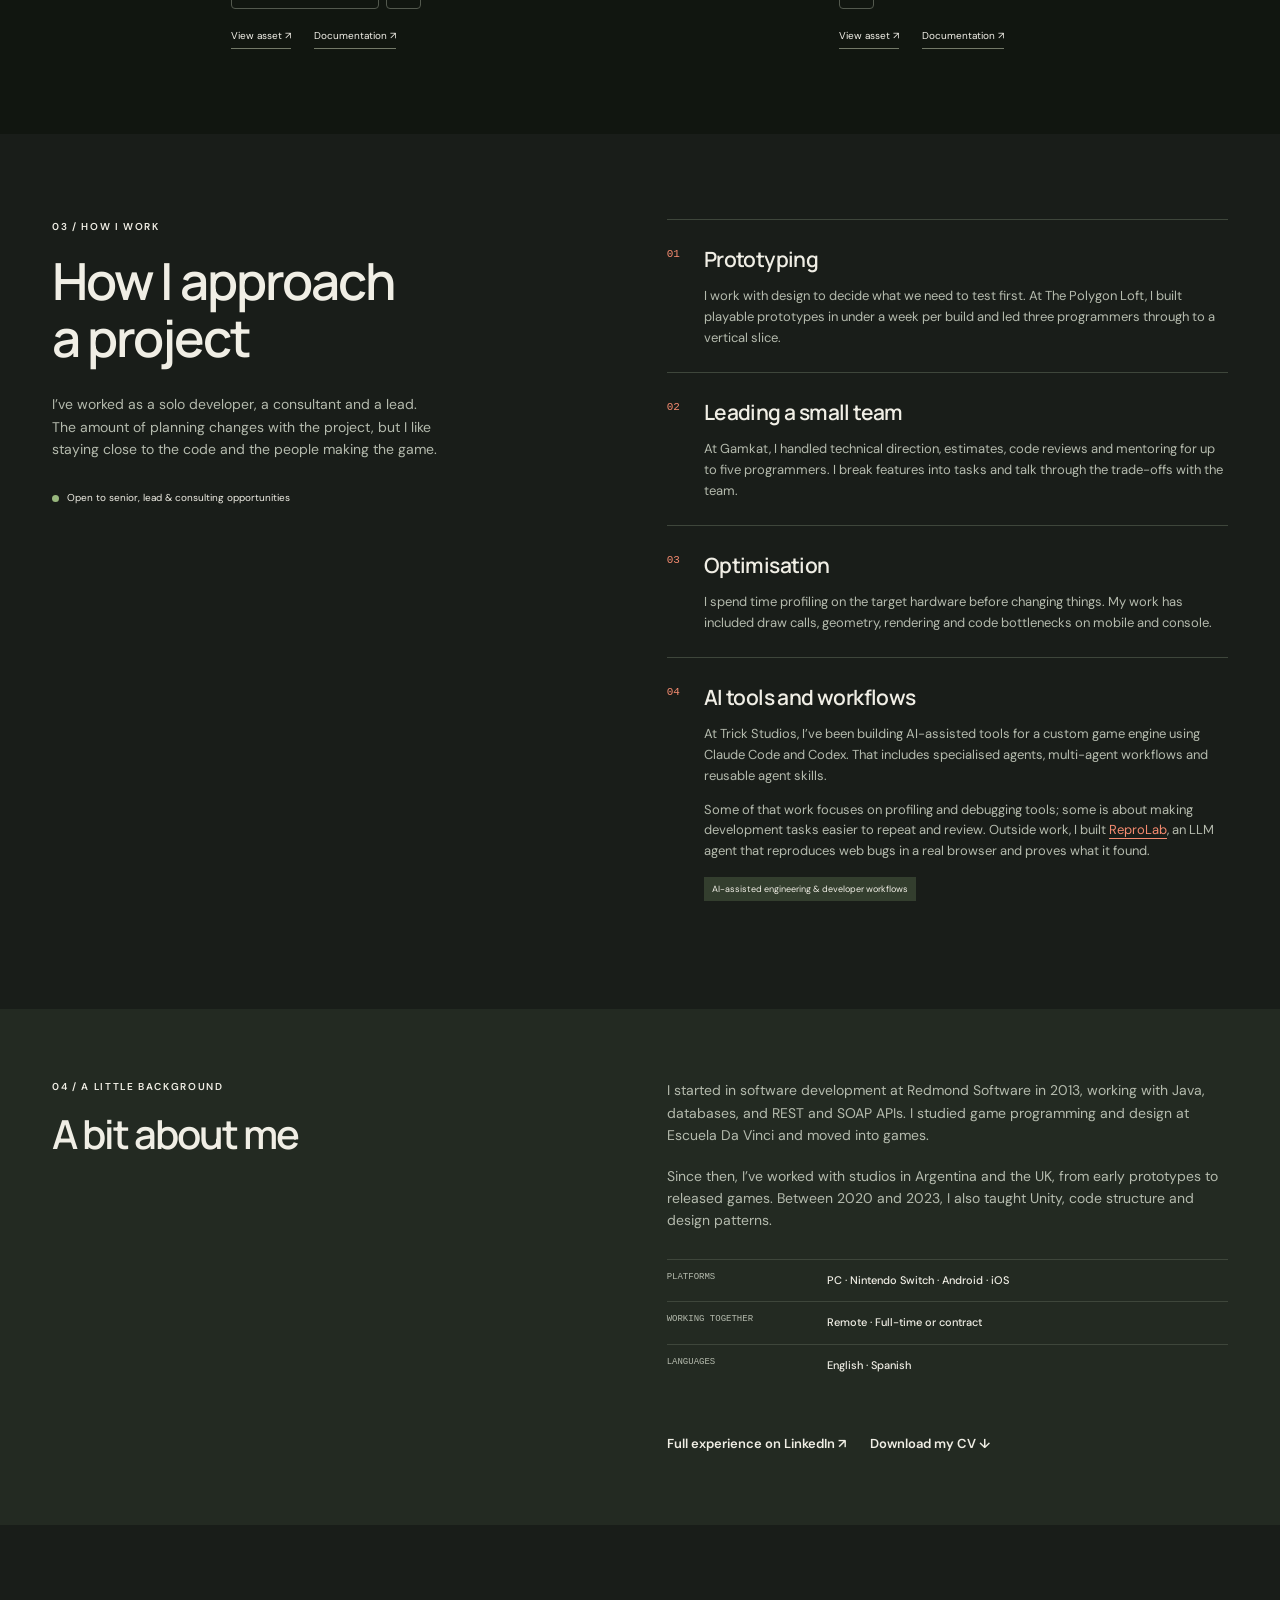
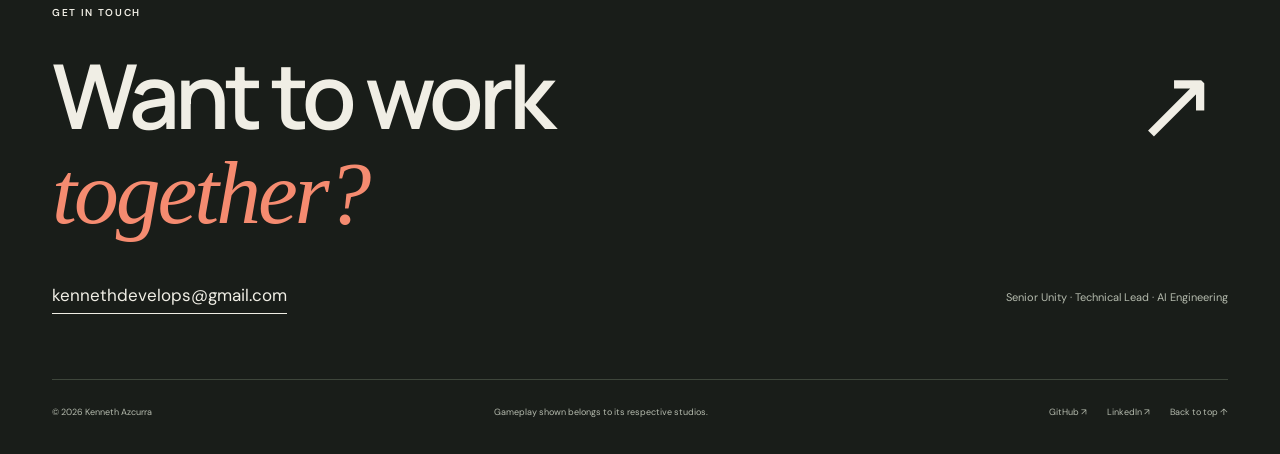
==== commit 64d4195e: "Added Nintendo Store links to Piece by Piece" ====
--- a/index.html
+++ b/index.html
@@ -50,7 +50,7 @@
 
   <article class="featured" id="piece" data-tags="games lead">
     <div class="feature-media"><video class="motion-video" data-src="assets/piece-repairs.mp4" poster="assets/piece-repairs.webp" muted loop playsinline preload="none" width="960" height="540" aria-label="Assembling and completing repair puzzles in Piece by Piece"></video><div class="media-label"><span>01 / FEATURED PROJECT</span><span>PC · NINTENDO SWITCH</span></div><button class="play-button" data-case="piece" data-video="true"><span aria-hidden="true">▶</span> What I worked on</button></div>
-    <div class="feature-copy"><p class="eyebrow">Gamkat · Published by No More Robots</p><h3>Piece by Piece</h3><p class="role">Lead Programmer / Technical Director</p><p>A cosy game about running a repair shop. You put broken objects back together, take customer orders and look after the shop.</p><p>I designed the gameplay architecture and core systems, including the repair puzzles and customer quests. I also led five programmers and handled profiling, optimisation and stability.</p><ul class="tech-tags" aria-label="Technologies used"><li>Unity</li><li>C#</li><li>Gameplay Programming</li><li>System Architecture</li><li>SOLID</li><li>Design Patterns</li><li>Performance Profiling</li><li>Observability/Debugging</li><li>Unity Editor Tools</li><li>Sentry</li><li>CI/CD</li><li>Git</li><li>PlasticSCM</li><li>Jira</li></ul><div class="metrics"><div><strong>40 <span>→</span> 120</strong><span>PC · average to stable FPS*</span></div><div><strong>20 <span>→</span> 60</strong><span>Nintendo Switch · FPS*</span></div></div><p class="metric-note">*Approximate before-and-after results from my optimisation work on the project.</p><div class="project-actions feature-actions"><a class="game-play-button steam-link" href="https://store.steampowered.com/app/3179050/Piece_by_Piece/" target="_blank" rel="noopener noreferrer"><svg class="steam-icon" viewBox="0 0 24 24" aria-hidden="true" fill="currentColor"><path d="M12 0a12 12 0 0 0-11.9 10.5l6.4 2.7a3.4 3.4 0 0 1 1.9-.6l2.9-4.2v-.1a4.5 4.5 0 1 1 4.5 4.5h-.1l-4.1 3a3.5 3.5 0 0 1-6.8.9L.2 14.8A12 12 0 1 0 12 0Zm-4.4 18.1a2.7 2.7 0 0 0 2-5l-1.3-.5a2.6 2.6 0 0 1 2.8 3.6 2.6 2.6 0 0 1-3.4 1.4 2.6 2.6 0 0 1-1.3-1.1Zm8.2-6.2a3.6 3.6 0 1 0 0-7.2 3.6 3.6 0 0 0 0 7.2Zm0-.9a2.7 2.7 0 1 1 0-5.4 2.7 2.7 0 0 1 0 5.4Z"/></svg>Steam <span aria-hidden="true">↗</span></a><button class="text-link trailer-link" data-trailer type="button"><span aria-hidden="true">▶</span> Watch the trailer</button></div><button class="text-link case-link" data-case="piece">More about my work <span>↗</span></button></div>
+    <div class="feature-copy"><p class="eyebrow">Gamkat · Published by No More Robots</p><h3>Piece by Piece</h3><p class="role">Lead Programmer / Technical Director</p><p>A cosy game about running a repair shop. You put broken objects back together, take customer orders and look after the shop.</p><p>I designed the gameplay architecture and core systems, including the repair puzzles and customer quests. I also led five programmers and handled profiling, optimisation and stability.</p><ul class="tech-tags" aria-label="Technologies used"><li>Unity</li><li>C#</li><li>Gameplay Programming</li><li>System Architecture</li><li>SOLID</li><li>Design Patterns</li><li>Performance Profiling</li><li>Observability/Debugging</li><li>Unity Editor Tools</li><li>Sentry</li><li>CI/CD</li><li>Git</li><li>PlasticSCM</li><li>Jira</li></ul><div class="metrics"><div><strong>40 <span>→</span> 120</strong><span>PC · average to stable FPS*</span></div><div><strong>20 <span>→</span> 60</strong><span>Nintendo Switch · FPS*</span></div></div><p class="metric-note">*Approximate before-and-after results from my optimisation work on the project.</p><div class="project-actions feature-actions"><a class="game-play-button steam-link" href="https://store.steampowered.com/app/3179050/Piece_by_Piece/" target="_blank" rel="noopener noreferrer"><svg class="steam-icon" viewBox="0 0 24 24" aria-hidden="true" fill="currentColor"><path d="M12 0a12 12 0 0 0-11.9 10.5l6.4 2.7a3.4 3.4 0 0 1 1.9-.6l2.9-4.2v-.1a4.5 4.5 0 1 1 4.5 4.5h-.1l-4.1 3a3.5 3.5 0 0 1-6.8.9L.2 14.8A12 12 0 1 0 12 0Zm-4.4 18.1a2.7 2.7 0 0 0 2-5l-1.3-.5a2.6 2.6 0 0 1 2.8 3.6 2.6 2.6 0 0 1-3.4 1.4 2.6 2.6 0 0 1-1.3-1.1Zm8.2-6.2a3.6 3.6 0 1 0 0-7.2 3.6 3.6 0 0 0 0 7.2Zm0-.9a2.7 2.7 0 1 1 0-5.4 2.7 2.7 0 0 1 0 5.4Z"/></svg>Steam <span aria-hidden="true">↗</span></a><a class="game-play-button" href="https://www.nintendo.com/us/store/products/piece-by-piece-switch/" target="_blank" rel="noopener noreferrer"><svg class="steam-icon" viewBox="0 0 24 24" aria-hidden="true" fill="currentColor"><path fill-rule="evenodd" d="M5 2h5v20H5a4 4 0 0 1-4-4V6a4 4 0 0 1 4-4ZM5 4a2 2 0 0 0-2 2v12a2 2 0 0 0 2 2h3.5V4H5ZM6 6.7a1.8 1.8 0 1 0 0 3.6 1.8 1.8 0 0 0 0-3.6ZM14 2h5a4 4 0 0 1 4 4v12a4 4 0 0 1-4 4h-5V2ZM18.5 13.2a1.8 1.8 0 1 0 0 3.6 1.8 1.8 0 0 0 0-3.6Z"/></svg>Nintendo Switch <span aria-hidden="true">↗</span></a><button class="text-link trailer-link" data-trailer type="button"><span aria-hidden="true">▶</span> Watch the trailer</button></div><button class="text-link case-link" data-case="piece">More about my work <span>↗</span></button></div>
   </article>
 
   <article class="featured" id="reprolab" data-tags="software">
